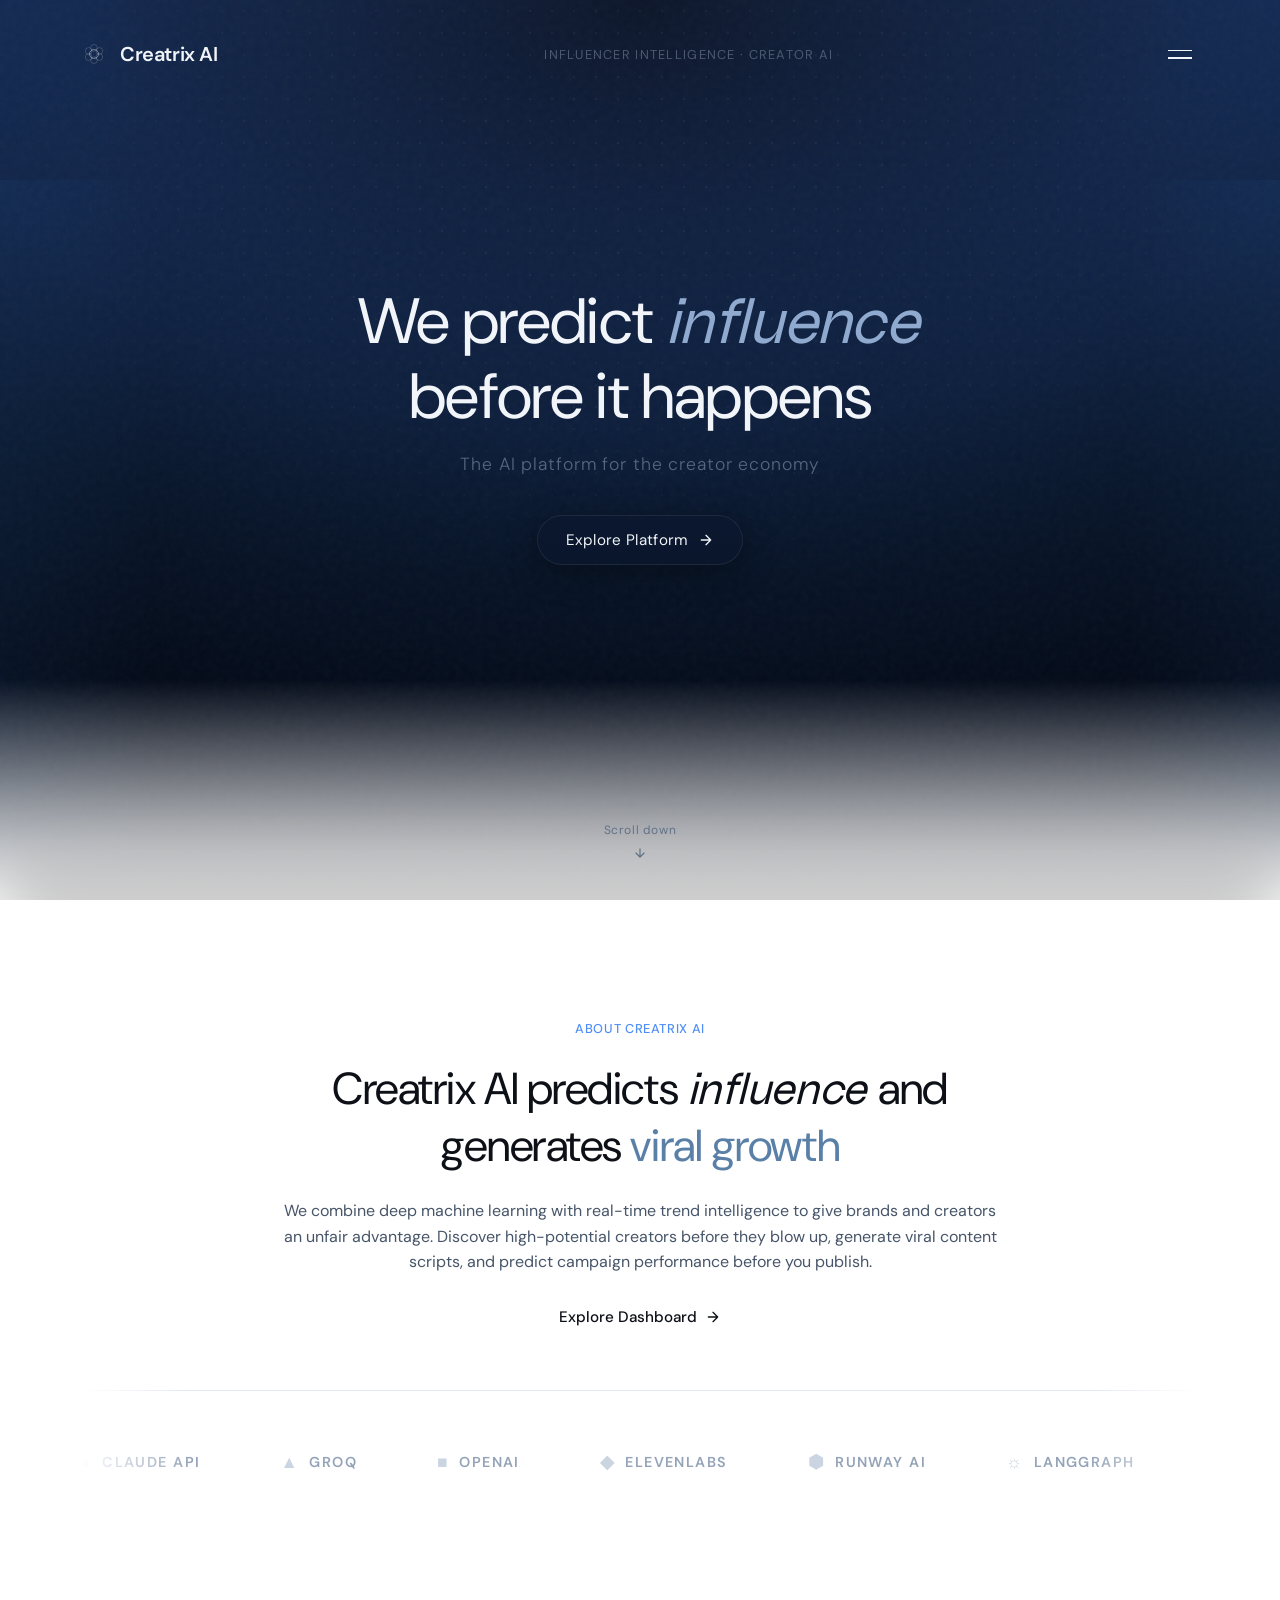
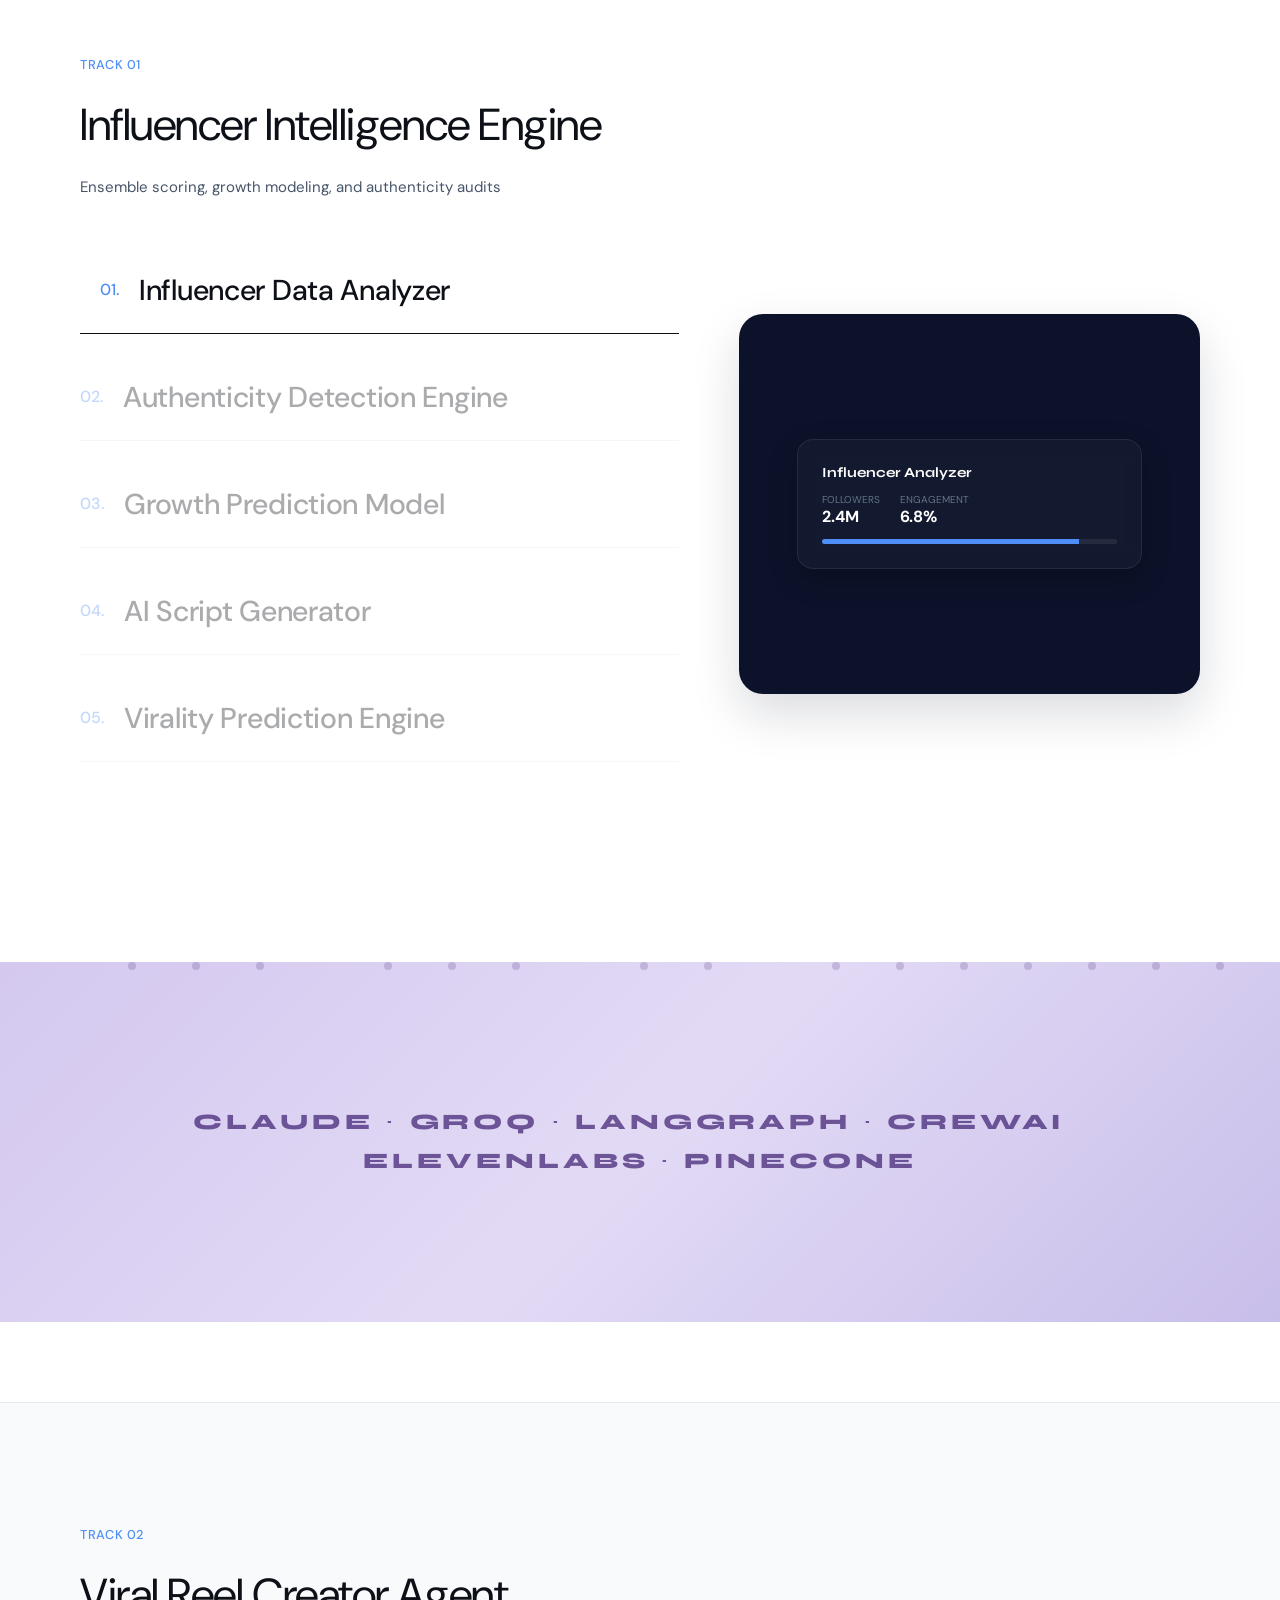
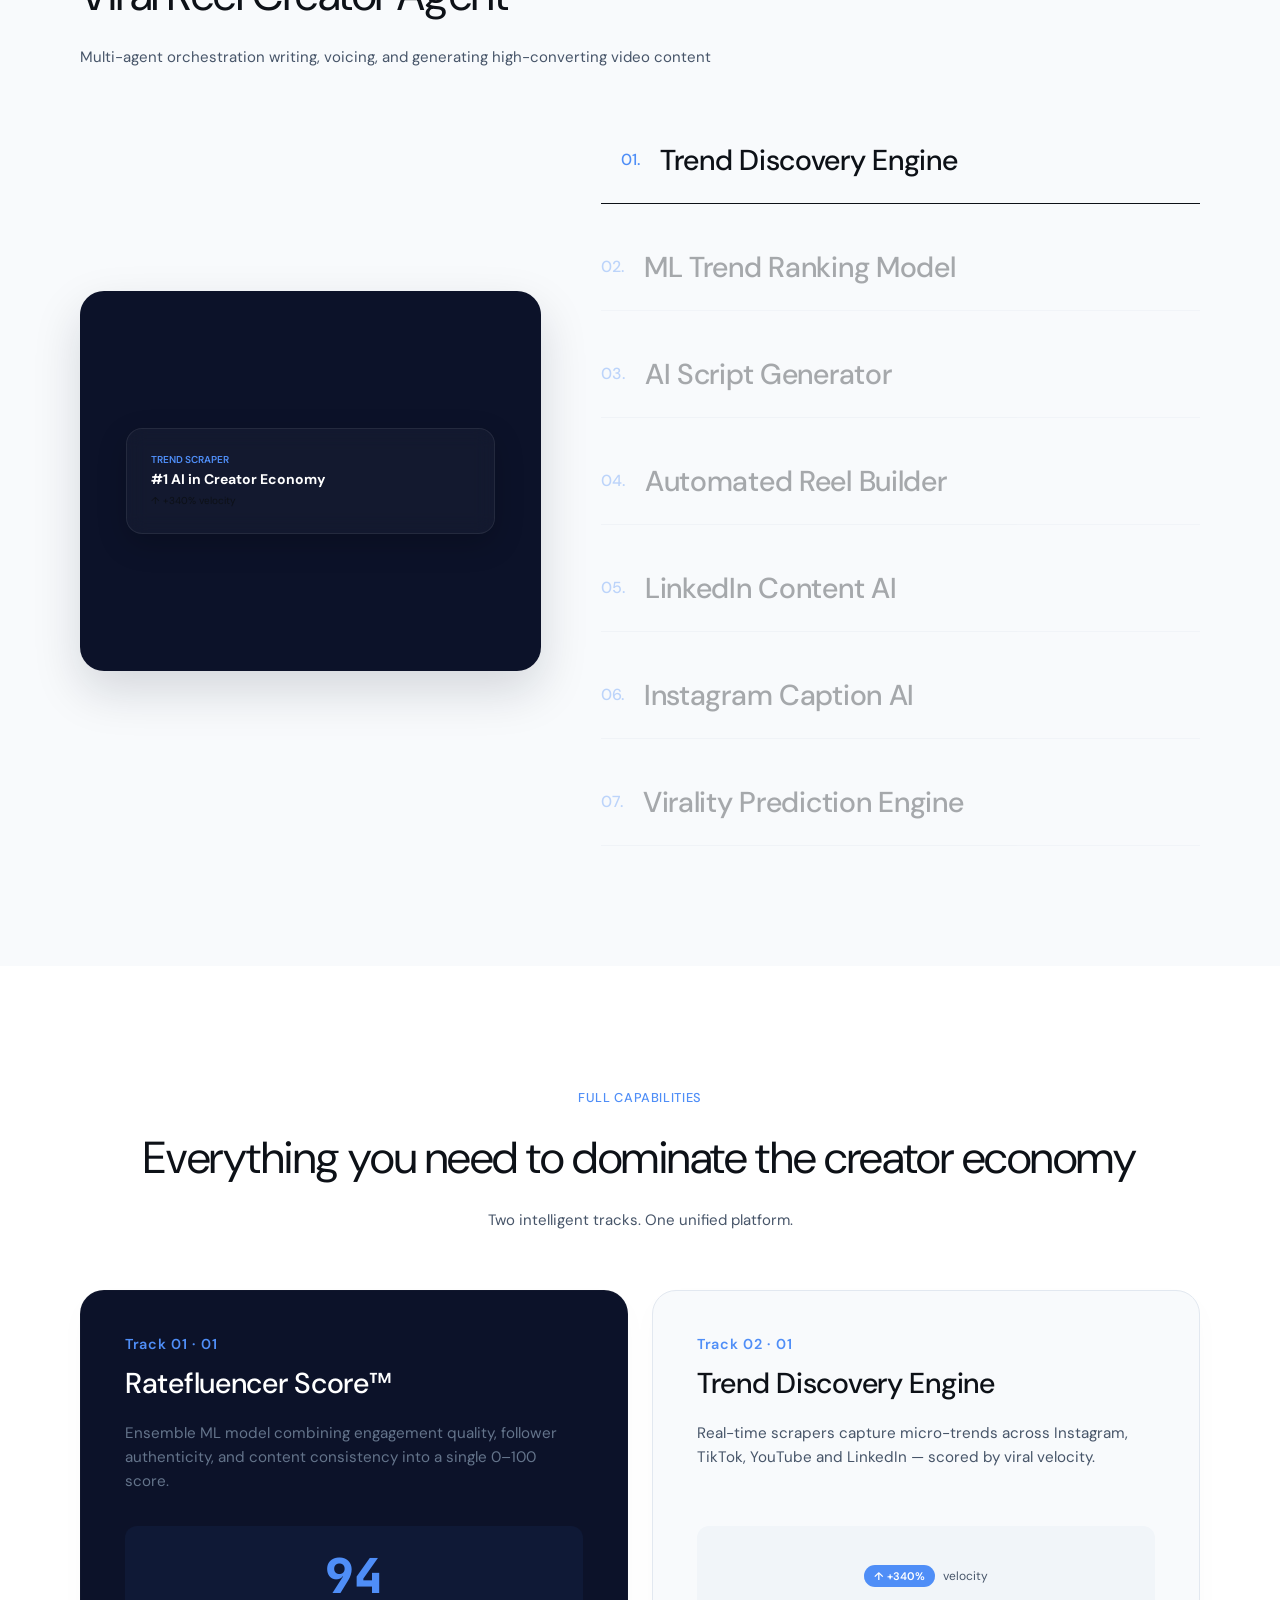
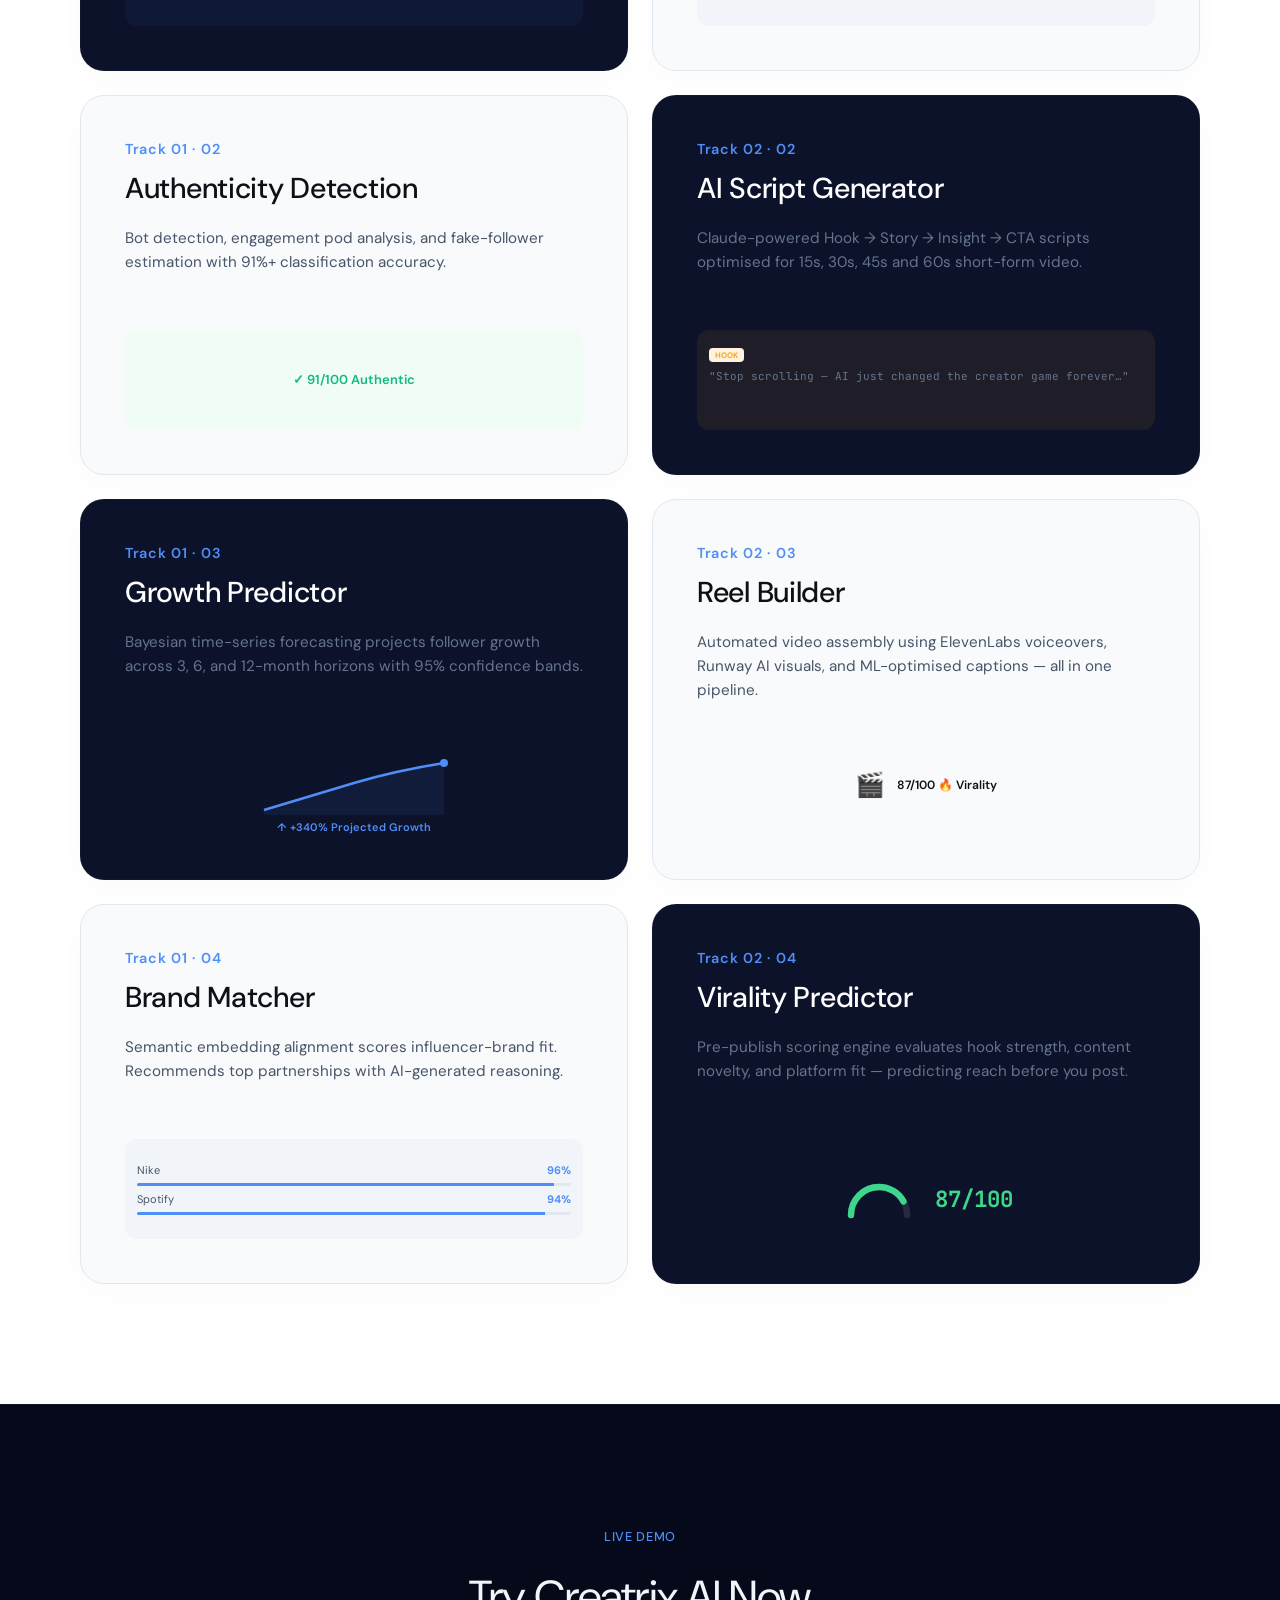
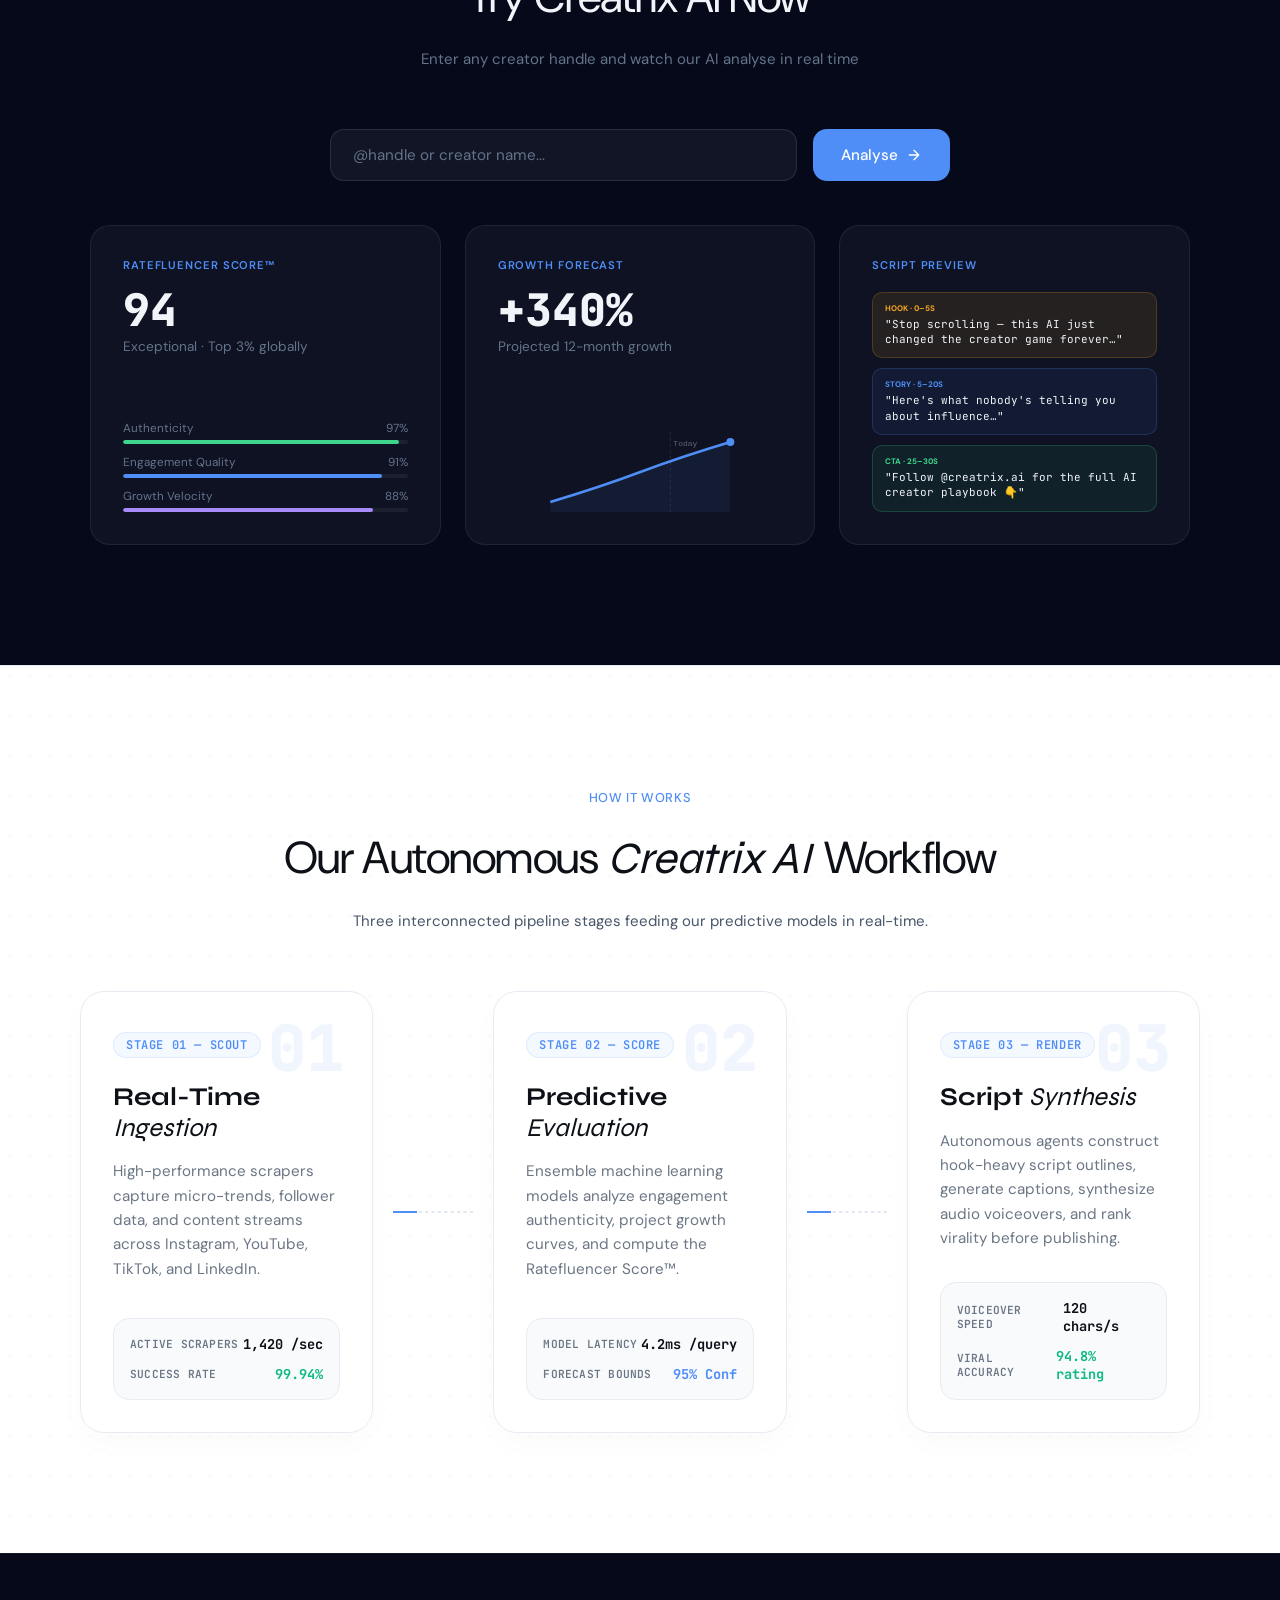
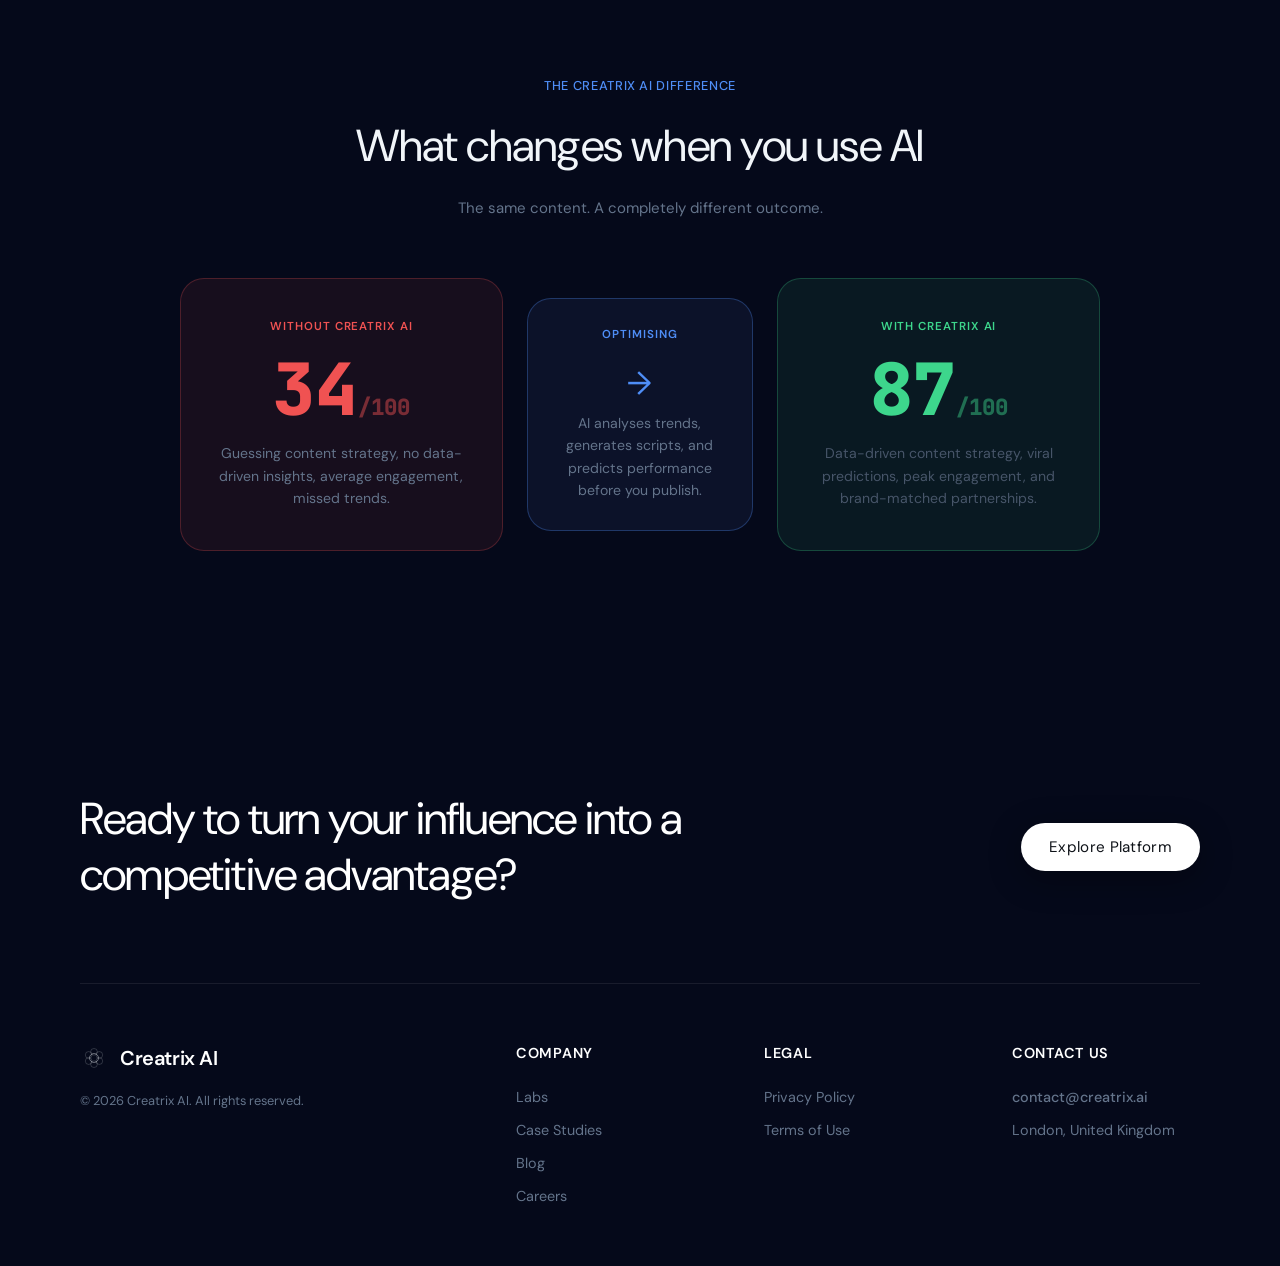
==== frontend/index.html @ 9cfcfd2c "Initial commit — Creatrix AI platform Full-stack AI creator intelligence platform with: - Landing pa" ====
<!DOCTYPE html>
<html lang="en">
<head>
  <meta charset="UTF-8">
  <meta name="viewport" content="width=device-width, initial-scale=1.0">
  <title>Creatrix AI — Built for creators. Powered by AI.</title>
  <meta name="description" content="Creatrix AI is the unified AI platform for influencer intelligence and viral content creation. Built for creators. Powered by AI.">
  
  <!-- Creatrix AI Google Fonts pairing -->
  <link rel="preconnect" href="https://fonts.googleapis.com">
  <link rel="preconnect" href="https://fonts.gstatic.com" crossorigin>
  <link href="https://fonts.googleapis.com/css2?family=Syne:wght@400;600;700;800&family=DM+Sans:wght@300;400;500&family=JetBrains+Mono:wght@400;500;700&display=swap" rel="stylesheet">
  
  <link rel="stylesheet" href="style.css">
</head>
<body class="page-transition">

  <!-- Background Canvas for 3D Rotating Dotted Sphere & Glows -->
  <div class="background-container">
    <div class="radial-glow glow-bottom-left"></div>
    <div class="radial-glow glow-bottom-right"></div>
    <div class="radial-glow glow-center-wave"></div>
    <div class="edge-light-left"></div>
    <div class="edge-light-right"></div>
    <canvas id="canvas-3d"></canvas>
    <!-- Overlay Halftone Dot Pattern -->
    <div class="halftone-overlay"></div>
    <!-- Scanline glitch effect -->
    <div class="scanlines"></div>
    <!-- Noise/grain overlay -->
    <div class="noise-overlay"></div>
  </div>

  <!-- Random Glitch Streaks -->
  <div class="glitch-streaks-container" id="glitch-streaks"></div>

  <!-- Loading State (Image 2) -->
  <div class="loader-overlay" id="loader">
    <div class="loader-content">
      <div class="glitch-logo" data-text="CREATRIX">
        <svg viewBox="0 0 100 100" class="logo-svg">
          <circle cx="50" cy="50" r="16" stroke="currentColor" stroke-width="1.5" fill="none" opacity="0.3"/>
          <circle cx="50" cy="28" r="12" stroke="currentColor" stroke-width="1.2" fill="none" opacity="0.2"/>
          <circle cx="69" cy="39" r="12" stroke="currentColor" stroke-width="1.2" fill="none" opacity="0.2"/>
          <circle cx="69" cy="61" r="12" stroke="currentColor" stroke-width="1.2" fill="none" opacity="0.2"/>
          <circle cx="50" cy="72" r="12" stroke="currentColor" stroke-width="1.2" fill="none" opacity="0.2"/>
          <circle cx="31" cy="61" r="12" stroke="currentColor" stroke-width="1.2" fill="none" opacity="0.2"/>
          <circle cx="31" cy="39" r="12" stroke="currentColor" stroke-width="1.2" fill="none" opacity="0.2"/>
        </svg>
      </div>
      <div class="loader-status">
        <span class="status-label">Initializing Creatrix AI...</span>
        <span class="status-percentage" id="load-progress">0%</span>
      </div>
    </div>
  </div>

  <!-- Main Website Container -->
  <div class="app-container" id="app">
    
    <!-- Hero Section Content -->
    <section class="hero-section" id="hero">
      <!-- Navigation Header -->
      <header class="main-header">
        <div class="logo">
          <svg viewBox="0 0 100 100" class="logo-icon">
            <circle cx="50" cy="50" r="16" stroke="currentColor" stroke-width="1.5" fill="none"/>
            <circle cx="50" cy="28" r="12" stroke="currentColor" stroke-width="1.2" fill="none" opacity="0.5"/>
            <circle cx="69" cy="39" r="12" stroke="currentColor" stroke-width="1.2" fill="none" opacity="0.5"/>
            <circle cx="69" cy="61" r="12" stroke="currentColor" stroke-width="1.2" fill="none" opacity="0.5"/>
            <circle cx="50" cy="72" r="12" stroke="currentColor" stroke-width="1.2" fill="none" opacity="0.5"/>
            <circle cx="31" cy="61" r="12" stroke="currentColor" stroke-width="1.2" fill="none" opacity="0.5"/>
            <circle cx="31" cy="39" r="12" stroke="currentColor" stroke-width="1.2" fill="none" opacity="0.5"/>
          </svg>
          <span class="logo-text">Creatrix AI</span>
        </div>
        <div class="header-tagline">Influencer Intelligence · Creator AI</div>
        <button class="menu-btn" aria-label="Toggle Menu">
          <span class="menu-line"></span>
          <span class="menu-line"></span>
        </button>
      </header>

      <!-- Center Hero Content -->
      <div class="hero-content">
        <h1 class="hero-title">
          We predict <span class="serif-italic">influence</span><br>before it happens
        </h1>
        <p class="hero-subtitle">The AI platform for the creator economy</p>
        <div class="hero-cta">
          <button class="cta-button" id="cta-btn" onclick="window.location.href='dashboard.html'">
            <span class="btn-text">Explore Platform</span>
            <svg viewBox="0 0 24 24" class="arrow-icon">
              <path d="M5 12h14M12 5l7 7-7 7" stroke="currentColor" stroke-width="2" stroke-linecap="round" stroke-linejoin="round" fill="none"/>
            </svg>
          </button>
        </div>
      </div>

      <!-- Scroll Down Indicator -->
      <a href="#about" class="scroll-down-indicator" id="scroll-down-link">
        <span class="scroll-text">Scroll down</span>
        <svg viewBox="0 0 24 24" class="down-arrow-icon">
          <path d="M12 5v14M19 12l-7 7-7-7" stroke="currentColor" stroke-width="2" stroke-linecap="round" stroke-linejoin="round" fill="none"/>
        </svg>
      </a>
    </section>

    <!-- White Content Wrapper -->
    <div class="white-sections-container">
      
      <!-- Light Detail/About Section (Image 4 & 5) -->
      <section class="about-section" id="about">
        <div class="about-container">


          <!-- Right: Textual Information -->
          <div class="about-text-content reveal reveal-delay-1">
            <span class="about-meta-tag">About Creatrix AI</span>
            <h2 class="about-heading">
              Creatrix AI predicts <span class="serif-italic-dark">influence</span> and generates <span class="steel-blue-highlight">viral growth</span>
            </h2>
            <p class="about-body">
              We combine deep machine learning with real-time trend intelligence to give brands and creators an unfair advantage. Discover high-potential creators before they blow up, generate viral content scripts, and predict campaign performance before you publish.
            </p>
            <div class="about-cta-wrapper">
              <a href="dashboard.html" class="about-learn-more-link">
                <span>Explore Dashboard</span>
                <svg viewBox="0 0 24 24" class="inline-arrow">
                  <path d="M5 12h14M12 5l7 7-7 7" stroke="currentColor" stroke-width="2" stroke-linecap="round" stroke-linejoin="round" fill="none"/>
                </svg>
              </a>
            </div>
          </div>

        </div>

        <!-- Tech Stack Marquee Section -->
        <div class="marquee-wrapper reveal">
          <div class="marquee-track" id="marquee-track">
            <!-- Set 1 -->
            <div class="marquee-logo"><span class="logoipsum-icon">●</span> CLAUDE API</div>
            <div class="marquee-logo"><span class="logoipsum-icon">▲</span> GROQ</div>
            <div class="marquee-logo"><span class="logoipsum-icon">■</span> OPENAI</div>
            <div class="marquee-logo"><span class="logoipsum-icon">◆</span> ELEVENLABS</div>
            <div class="marquee-logo"><span class="logoipsum-icon">⬢</span> RUNWAY AI</div>
            <div class="marquee-logo"><span class="logoipsum-icon">☼</span> LANGGRAPH</div>
            <div class="marquee-logo"><span class="logoipsum-icon">♾</span> CREWAI</div>
            <div class="marquee-logo"><span class="logoipsum-icon">●</span> PINECONE</div>
            <!-- Set 2 -->
            <div class="marquee-logo"><span class="logoipsum-icon">●</span> CLAUDE API</div>
            <div class="marquee-logo"><span class="logoipsum-icon">▲</span> GROQ</div>
            <div class="marquee-logo"><span class="logoipsum-icon">■</span> OPENAI</div>
            <div class="marquee-logo"><span class="logoipsum-icon">◆</span> ELEVENLABS</div>
            <div class="marquee-logo"><span class="logoipsum-icon">⬢</span> RUNWAY AI</div>
            <div class="marquee-logo"><span class="logoipsum-icon">☼</span> LANGGRAPH</div>
            <div class="marquee-logo"><span class="logoipsum-icon">♾</span> CREWAI</div>
            <div class="marquee-logo"><span class="logoipsum-icon">●</span> PINECONE</div>
          </div>
        </div>
      </section>


      <!-- Services List Section: Track 01 -->
      <section class="services-section reveal" id="services">
        <div class="section-container">
          <div class="section-header" style="margin-bottom: 50px;">
            <span class="about-meta-tag">Track 01</span>
            <h2 class="about-heading">Influencer Intelligence Engine</h2>
            <p style="color: var(--text-muted-light); font-size: 15px; margin-top: 8px;">Ensemble scoring, growth modeling, and authenticity audits</p>
          </div>

          <div class="services-layout">
            <!-- Left Side: Interactive List -->
            <div class="services-list-container reveal reveal-delay-1" id="track01-list">
              <div class="service-item active" data-index="0">
                <span class="service-number">01.</span>
                <span class="service-title">Influencer Data Analyzer</span>
              </div>
              <div class="service-item" data-index="1">
                <span class="service-number">02.</span>
                <span class="service-title">Authenticity Detection Engine</span>
              </div>
              <div class="service-item" data-index="2">
                <span class="service-number">03.</span>
                <span class="service-title">Growth Prediction Model</span>
              </div>
              <div class="service-item" data-index="3">
                <span class="service-number">04.</span>
                <span class="service-title">AI Script Generator</span>
              </div>
              <div class="service-item" data-index="4">
                <span class="service-number">05.</span>
                <span class="service-title">Virality Prediction Engine</span>
              </div>
            </div>

            <!-- Right Side: Crossfading Visual Panels -->
            <div class="services-visual-container" style="background-color: var(--bg-card); display: flex; justify-content: center; align-items: center; position: relative; overflow: hidden; border-radius: 24px; box-shadow: 0 20px 48px rgba(15, 23, 42, 0.15); height: 380px; width: 100%;">
              <!-- Panel 0: Stats Grid -->
              <div class="service-preview-panel active" id="service-preview-0">
                <div class="mini-preview-card">
                  <h4 style="font-family: var(--font-serif); font-size: 14px; margin-bottom: 12px; color: white;">Influencer Analyzer</h4>
                  <div style="display: flex; gap: 20px; margin-bottom: 12px;">
                    <div><span style="font-size: 10px; color: var(--text-muted-dark); text-transform: uppercase; display: block;">Followers</span><strong style="font-size: 16px; color: white;">2.4M</strong></div>
                    <div><span style="font-size: 10px; color: var(--text-muted-dark); text-transform: uppercase; display: block;">Engagement</span><strong style="font-size: 16px; color: white;">6.8%</strong></div>
                  </div>
                  <div style="height: 5px; background: rgba(255,255,255,0.08); border-radius: 100px; overflow: hidden;"><div style="width: 87%; height: 100%; background: var(--blue);"></div></div>
                </div>
              </div>
              <!-- Panel 1: Authenticity Radar -->
              <div class="service-preview-panel" id="service-preview-1">
                <div class="mini-preview-card">
                  <h4 style="font-family: var(--font-serif); font-size: 14px; margin-bottom: 12px; color: white;">Authenticity Audit</h4>
                  <svg viewBox="0 0 100 100" style="width: 70px; height: 70px; margin: 10px auto; display: block;">
                    <polygon points="50,10 85,30 85,70 50,90 15,70 15,30" fill="none" stroke="rgba(255,255,255,0.1)" stroke-width="2"/>
                    <polygon points="50,20 80,35 80,65 50,80 20,65 20,35" fill="rgba(61,214,140,0.15)" stroke="var(--green)" stroke-width="2"/>
                  </svg>
                  <div style="text-align: center; color: var(--green); font-size: 11px; font-weight: 600;">91/100 Safe</div>
                </div>
              </div>
              <!-- Panel 2: Growth Line -->
              <div class="service-preview-panel" id="service-preview-2">
                <div class="mini-preview-card">
                  <h4 style="font-family: var(--font-serif); font-size: 14px; margin-bottom: 12px; color: white;">Growth Forecast</h4>
                  <svg viewBox="0 0 120 70" style="width: 100%; height: 60px; margin-top: 10px;">
                    <path d="M10,60 Q30,45 60,35 T110,10" fill="none" stroke="var(--blue)" stroke-width="2.5"/>
                    <circle cx="110" cy="10" r="3.5" fill="var(--blue)"/>
                  </svg>
                  <div style="text-align: center; color: var(--blue); font-size: 11px; font-weight: 600; margin-top: 4px;">↑ +340% Projected</div>
                </div>
              </div>
              <!-- Panel 3: Script hook block -->
              <div class="service-preview-panel" id="service-preview-3">
                <div class="mini-preview-card" style="padding: 16px; width: 85%;">
                  <span class="script-block-pill" style="background: #FFF3E0; color: var(--amber); margin-bottom: 8px; font-size: 8px; font-weight: 700; padding: 2px 6px; border-radius: 4px; display: inline-block;">HOOK</span>
                  <div class="script-block-text" style="font-size: 12px; line-height: 1.5; color: white; font-family: var(--font-mono);">"Stop scrolling — AI just changed the creator game forever..."</div>
                </div>
              </div>
              <!-- Panel 4: Virality prediction -->
              <div class="service-preview-panel" id="service-preview-4">
                <div class="mini-preview-card">
                  <h4 style="font-family: var(--font-serif); font-size: 14px; margin-bottom: 12px; color: white;">Virality Predictor</h4>
                  <svg viewBox="0 0 100 60" style="width: 90px; height: 50px; margin: 5px auto; display: block;">
                    <path d="M 15 50 A 35 35 0 0 1 85 50" fill="none" stroke="rgba(255,255,255,0.1)" stroke-width="8" stroke-linecap="round"/>
                    <path d="M 15 50 A 35 35 0 0 1 85 50" fill="none" stroke="var(--blue)" stroke-width="8" stroke-linecap="round" stroke-dasharray="110" stroke-dashoffset="18"/>
                  </svg>
                  <div style="text-align: center; color: var(--blue); font-size: 11px; font-weight: 700; margin-top: 4px;">87/100 🔥</div>
                </div>
              </div>
            </div>
          </div>
        </div>
      </section>


      <!-- Lavender Transition Band -->
      <div class="lavender-transition-band">
        <div class="floating-dots-container">
          <div class="float-dot"></div><div class="float-dot"></div><div class="float-dot"></div>
          <div class="float-dot"></div><div class="float-dot"></div><div class="float-dot"></div>
          <div class="float-dot"></div><div class="float-dot"></div><div class="float-dot"></div>
          <div class="float-dot"></div><div class="float-dot"></div><div class="float-dot"></div>
          <div class="float-dot"></div><div class="float-dot"></div><div class="float-dot"></div>
        </div>
        <div class="scatter-container" id="scatter-text" style="font-size:clamp(14px,2vw,22px);letter-spacing:0.18em;gap:0.6em;flex-wrap:wrap;justify-content:center;max-width:900px;text-align:center;">
          <span class="scatter-letter" style="font-size:1em;">CLAUDE</span>
          <span class="scatter-letter" style="opacity:0.4;font-size:0.6em;">·</span>
          <span class="scatter-letter" style="font-size:1em;">GROQ</span>
          <span class="scatter-letter" style="opacity:0.4;font-size:0.6em;">·</span>
          <span class="scatter-letter" style="font-size:1em;">LANGGRAPH</span>
          <span class="scatter-letter" style="opacity:0.4;font-size:0.6em;">·</span>
          <span class="scatter-letter" style="font-size:1em;">CREWAI</span>
          <span class="scatter-letter" style="opacity:0.4;font-size:0.6em;">·</span>
          <span class="scatter-letter" style="font-size:1em;">ELEVENLABS</span>
          <span class="scatter-letter" style="opacity:0.4;font-size:0.6em;">·</span>
          <span class="scatter-letter" style="font-size:1em;">PINECONE</span>
        </div>
      </div>

      <!-- Track 02 Section: AI Reel Generation (Visual Left, List Right) -->
      <section class="services-section reveal" id="track02" style="background-color: #f8fafc; border-top: 1px solid var(--border);">
        <div class="section-container">
          <div class="section-header" style="margin-bottom: 50px;">
            <span class="about-meta-tag">Track 02</span>
            <h2 class="about-heading">Viral Reel Creator Agent</h2>
            <p style="color: var(--text-muted-light); font-size: 15px; margin-top: 8px;">Multi-agent orchestration writing, voicing, and generating high-converting video content</p>
          </div>
          
          <div class="services-layout" style="grid-template-columns: 1fr 1.3fr;">
            <!-- Left Side: Interactive Visual Panels -->
            <div class="services-visual-container" style="background-color: var(--bg-card); display: flex; justify-content: center; align-items: center; position: relative; overflow: hidden; border-radius: 24px; box-shadow: 0 20px 48px rgba(15, 23, 42, 0.15); height: 380px; width: 100%;">
              <!-- Panel 0: Trend Feed -->
              <div class="service-preview-panel active" id="t2-preview-0">
                <div class="mini-preview-card" style="width: 80%;">
                  <div style="font-size: 10px; color: var(--blue); font-weight: 600; text-transform: uppercase;">Trend Scraper</div>
                  <div style="font-size: 14px; font-weight: 700; margin-top: 4px; color: white;">#1 AI in Creator Economy</div>
                  <span class="badge badge-success" style="font-size: 10px; margin-top: 6px; display: inline-block;">↑ +340% velocity</span>
                </div>
              </div>
              <!-- Panel 1: Trend Ranking -->
              <div class="service-preview-panel" id="t2-preview-1">
                <div class="mini-preview-card" style="width: 80%;">
                  <h4 style="font-family: var(--font-serif); font-size: 14px; color: white;">ML Trend Ranker</h4>
                  <div style="font-family: var(--font-mono); font-size: 24px; font-weight: 700; color: var(--blue); margin-top: 10px;">Score: 94</div>
                </div>
              </div>
              <!-- Panel 2: Script Gen -->
              <div class="service-preview-panel" id="t2-preview-2">
                <div class="mini-preview-card" style="padding: 12px; width: 85%;">
                  <span class="script-block-pill" style="background: #E8F0FE; color: var(--blue); margin-bottom: 4px; font-size: 8px; font-weight: 700; padding: 2px 6px; border-radius: 4px; display: inline-block;">STORY</span>
                  <div class="script-block-text" style="font-size: 11px; line-height: 1.4; color: white; font-family: var(--font-mono);">"Here's what nobody's telling you about influence..."</div>
                </div>
              </div>
              <!-- Panel 3: ElevenLabs voice overlay -->
              <div class="service-preview-panel" id="t2-preview-3">
                <div class="mini-preview-card" style="width: 80%;">
                  <h4 style="font-family: var(--font-serif); font-size: 14px; color: white; margin-bottom: 8px;">Voice Overlay</h4>
                  <div style="display: flex; align-items: center; gap: 8px;">
                    <span style="font-size: 16px;">🔊</span>
                    <strong style="font-size: 13px; color: white;">Nova (Natural)</strong>
                  </div>
                </div>
              </div>
              <!-- Panel 4: LinkedIn Content -->
              <div class="service-preview-panel" id="t2-preview-4">
                <div class="mini-preview-card" style="width: 85%;">
                  <span class="badge badge-info" style="font-size: 8px; margin-bottom: 4px; display: inline-block;">LinkedIn</span>
                  <div style="font-size: 10px; line-height: 1.4; color: white;">"The creator economy is being rewritten by AI..."</div>
                </div>
              </div>
              <!-- Panel 5: Instagram Caption -->
              <div class="service-preview-panel" id="t2-preview-5">
                <div class="mini-preview-card" style="width: 85%;">
                  <span class="badge badge-warning" style="font-size: 8px; margin-bottom: 4px; display: inline-block;">Instagram</span>
                  <div style="font-size: 10px; line-height: 1.4; color: white;">"The algorithm rewards authenticity 🤖✨..."</div>
                </div>
              </div>
              <!-- Panel 6: Virality predict -->
              <div class="service-preview-panel" id="t2-preview-6">
                <div class="mini-preview-card" style="width: 80%;">
                  <h4 style="font-family: var(--font-serif); font-size: 14px; color: white; margin-bottom: 6px;">Virality Score</h4>
                  <div style="font-family: var(--font-mono); font-size: 32px; color: var(--green); font-weight: 700;">87/100</div>
                </div>
              </div>
            </div>

            <!-- Right Side: Interactive List -->
            <div class="services-list-container reveal reveal-delay-1" id="track02-list">
              <div class="service-item t2-item active" data-t2-index="0">
                <span class="service-number">01.</span>
                <span class="service-title">Trend Discovery Engine</span>
              </div>
              <div class="service-item t2-item" data-t2-index="1">
                <span class="service-number">02.</span>
                <span class="service-title">ML Trend Ranking Model</span>
              </div>
              <div class="service-item t2-item" data-t2-index="2">
                <span class="service-number">03.</span>
                <span class="service-title">AI Script Generator</span>
              </div>
              <div class="service-item t2-item" data-t2-index="3">
                <span class="service-number">04.</span>
                <span class="service-title">Automated Reel Builder</span>
              </div>
              <div class="service-item t2-item" data-t2-index="4">
                <span class="service-number">05.</span>
                <span class="service-title">LinkedIn Content AI</span>
              </div>
              <div class="service-item t2-item" data-t2-index="5">
                <span class="service-number">06.</span>
                <span class="service-title">Instagram Caption AI</span>
              </div>
              <div class="service-item t2-item" data-t2-index="6">
                <span class="service-number">07.</span>
                <span class="service-title">Virality Prediction Engine</span>
              </div>
            </div>
          </div>
        </div>
      </section>

      <!-- Capabilities Grid Section -->
      <section class="capabilities-section reveal" id="capabilities">
        <div class="section-container">
          <div class="section-header centered-header">
            <span class="about-meta-tag">Full Capabilities</span>
            <h2 class="about-heading">Everything you need to dominate the creator economy</h2>
            <p style="color: var(--text-muted-light); font-size: 15px; margin-top: 8px;">Two intelligent tracks. One unified platform.</p>
          </div>
          <div class="capabilities-grid capabilities-6-grid" style="grid-template-columns: 1fr 1fr; gap: 24px;">
            <!-- Card 1: dark — Track 01 -->
            <div class="capability-card dark-card">
              <div class="cap-header">
                <span class="cap-number">Track 01 · 01</span>
                <h3>Ratefluencer Score™</h3>
              </div>
              <p>Ensemble ML model combining engagement quality, follower authenticity, and content consistency into a single 0–100 score.</p>
              <div class="cap-visual-container" style="background: rgba(79,142,247,0.06); border-radius: 12px; display:flex; align-items:center; justify-content:center; height:100px;">
                <span style="font-family:var(--font-mono); font-size:3rem; font-weight:800; color:var(--blue);">94</span>
              </div>
            </div>
            <!-- Card 2: light — Track 02 -->
            <div class="capability-card light-card">
              <div class="cap-header">
                <span class="cap-number">Track 02 · 01</span>
                <h3>Trend Discovery Engine</h3>
              </div>
              <p>Real-time scrapers capture micro-trends across Instagram, TikTok, YouTube and LinkedIn — scored by viral velocity.</p>
              <div class="cap-visual-container" style="background: #f1f5f9; border-radius: 12px; display:flex; align-items:center; justify-content:center; height:100px; gap:8px;">
                <span style="background:var(--blue);color:white;padding:4px 10px;border-radius:100px;font-size:11px;font-weight:600;">↑ +340%</span>
                <span style="font-size:12px;color:var(--text-muted-light);">velocity</span>
              </div>
            </div>
            <!-- Card 3: light — Track 01 -->
            <div class="capability-card light-card">
              <div class="cap-header">
                <span class="cap-number">Track 01 · 02</span>
                <h3>Authenticity Detection</h3>
              </div>
              <p>Bot detection, engagement pod analysis, and fake-follower estimation with 91%+ classification accuracy.</p>
              <div class="cap-visual-container" style="background: #f0fdf4; border-radius: 12px; display:flex; align-items:center; justify-content:center; height:100px;">
                <span style="font-size:13px; font-weight:600; color:#10b981;">✓ 91/100 Authentic</span>
              </div>
            </div>
            <!-- Card 4: dark — Track 02 -->
            <div class="capability-card dark-card">
              <div class="cap-header">
                <span class="cap-number">Track 02 · 02</span>
                <h3>AI Script Generator</h3>
              </div>
              <p>Claude-powered Hook → Story → Insight → CTA scripts optimised for 15s, 30s, 45s and 60s short-form video.</p>
              <div class="cap-visual-container" style="background: rgba(245,166,35,0.08); border-radius: 12px; padding:12px; height:100px;">
                <span style="background:#FFF3E0;color:var(--amber);font-size:8px;font-weight:700;padding:2px 6px;border-radius:4px;display:inline-block;">HOOK</span>
                <p style="font-size:11px;color:var(--text-muted-dark);margin-top:6px;font-family:var(--font-mono);line-height:1.4;">"Stop scrolling — AI just changed the creator game forever…"</p>
              </div>
            </div>
            <!-- Card 5: dark — Track 01 -->
            <div class="capability-card dark-card">
              <div class="cap-header">
                <span class="cap-number">Track 01 · 03</span>
                <h3>Growth Predictor</h3>
              </div>
              <p>Bayesian time-series forecasting projects follower growth across 3, 6, and 12-month horizons with 95% confidence bands.</p>
              <div class="cap-visual-container" style="background:transparent; height:80px;">
                <svg viewBox="0 0 200 60" style="width:100%;height:60px;">
                  <path d="M10,55 Q60,40 100,28 T190,8" fill="none" stroke="var(--blue)" stroke-width="2.5"/>
                  <path d="M10,55 Q60,40 100,28 T190,8 L190,60 L10,60Z" fill="rgba(79,142,247,0.08)"/>
                  <circle cx="190" cy="8" r="4" fill="var(--blue)"/>
                </svg>
                <div style="text-align:center;color:var(--blue);font-size:11px;font-weight:600;">↑ +340% Projected Growth</div>
              </div>
            </div>
            <!-- Card 6: light — Track 02 -->
            <div class="capability-card light-card">
              <div class="cap-header">
                <span class="cap-number">Track 02 · 03</span>
                <h3>Reel Builder</h3>
              </div>
              <p>Automated video assembly using ElevenLabs voiceovers, Runway AI visuals, and ML-optimised captions — all in one pipeline.</p>
              <div class="cap-visual-container" style="background:#f8fafc;border-radius:12px;display:flex;align-items:center;justify-content:center;height:100px;gap:12px;">
                <span style="font-size:24px;">🎬</span>
                <span style="font-size:12px;font-weight:600;color:var(--text-dark);">87/100 🔥 Virality</span>
              </div>
            </div>
            <!-- Card 7: light — Track 01 -->
            <div class="capability-card light-card">
              <div class="cap-header">
                <span class="cap-number">Track 01 · 04</span>
                <h3>Brand Matcher</h3>
              </div>
              <p>Semantic embedding alignment scores influencer-brand fit. Recommends top partnerships with AI-generated reasoning.</p>
              <div class="cap-visual-container" style="background:#f1f5f9;border-radius:12px;padding:12px;height:100px;display:flex;flex-direction:column;gap:6px;justify-content:center;">
                <div style="display:flex;justify-content:space-between;font-size:11px;"><span style="color:var(--text-muted-light);">Nike</span><span style="color:var(--blue);font-weight:700;">96%</span></div>
                <div style="height:3px;background:#e2e8f0;border-radius:100px;overflow:hidden;"><div style="width:96%;height:100%;background:var(--blue);"></div></div>
                <div style="display:flex;justify-content:space-between;font-size:11px;"><span style="color:var(--text-muted-light);">Spotify</span><span style="color:var(--blue);font-weight:700;">94%</span></div>
                <div style="height:3px;background:#e2e8f0;border-radius:100px;overflow:hidden;"><div style="width:94%;height:100%;background:var(--blue);"></div></div>
              </div>
            </div>
            <!-- Card 8: dark — Track 02 -->
            <div class="capability-card dark-card">
              <div class="cap-header">
                <span class="cap-number">Track 02 · 04</span>
                <h3>Virality Predictor</h3>
              </div>
              <p>Pre-publish scoring engine evaluates hook strength, content novelty, and platform fit — predicting reach before you post.</p>
              <div class="cap-visual-container" style="background:transparent; height:80px; display:flex; align-items:center; justify-content:center; gap:16px;">
                <svg viewBox="0 0 100 60" style="width:80px;height:50px;">
                  <path d="M15,50 A35,35 0 0 1 85,50" fill="none" stroke="rgba(255,255,255,0.1)" stroke-width="8" stroke-linecap="round"/>
                  <path d="M15,50 A35,35 0 0 1 85,50" fill="none" stroke="var(--green)" stroke-width="8" stroke-linecap="round" stroke-dasharray="110" stroke-dashoffset="18"/>
                </svg>
                <span style="font-family:var(--font-mono);font-size:1.4rem;font-weight:700;color:var(--green);">87/100</span>
              </div>
            </div>
          </div>
        </div>
      </section>

      <!-- Live Demo Section -->
      <section class="live-demo-section reveal" id="demo">
        <div class="section-container">
          <div class="section-header centered-header">
            <span class="about-meta-tag">Live Demo</span>
            <h2 class="about-heading">Try Creatrix AI Now</h2>
            <p style="color:var(--text-muted-dark);font-size:15px;margin-top:8px;">Enter any creator handle and watch our AI analyse in real time</p>
          </div>
          <div class="demo-input-row">
            <input type="text" class="demo-input" id="demo-handle-input" placeholder="@handle or creator name..."/>
            <button class="demo-analyze-btn" id="demo-analyze-btn">
              Analyse
              <svg viewBox="0 0 24 24" width="16" height="16"><path d="M5 12h14M12 5l7 7-7 7" stroke="currentColor" stroke-width="2" stroke-linecap="round" stroke-linejoin="round" fill="none"/></svg>
            </button>
          </div>
          <div class="demo-results-grid">
            <!-- Card 1: Ratefluencer Score -->
            <div class="demo-result-card">
              <span class="demo-card-label">Ratefluencer Score™</span>
              <div class="demo-card-value" id="demo-score">94</div>
              <div class="demo-card-sub">Exceptional · Top 3% globally</div>
              <div class="demo-card-bar-row">
                <div>
                  <div class="demo-mini-bar-label"><span>Authenticity</span><span>97%</span></div>
                  <div class="demo-mini-bar-track"><div class="demo-mini-bar-fill" style="width:97%;background:var(--green);"></div></div>
                </div>
                <div>
                  <div class="demo-mini-bar-label"><span>Engagement Quality</span><span>91%</span></div>
                  <div class="demo-mini-bar-track"><div class="demo-mini-bar-fill" style="width:91%;background:var(--blue);"></div></div>
                </div>
                <div>
                  <div class="demo-mini-bar-label"><span>Growth Velocity</span><span>88%</span></div>
                  <div class="demo-mini-bar-track"><div class="demo-mini-bar-fill" style="width:88%;background:var(--purple);"></div></div>
                </div>
              </div>
            </div>
            <!-- Card 2: Growth Forecast -->
            <div class="demo-result-card">
              <span class="demo-card-label">Growth Forecast</span>
              <div class="demo-card-value">+340%</div>
              <div class="demo-card-sub">Projected 12-month growth</div>
              <svg viewBox="0 0 200 80" style="width:100%;height:80px;margin-top:auto;">
                <path d="M10,70 Q60,55 100,40 T190,10" fill="none" stroke="var(--blue)" stroke-width="2.5"/>
                <path d="M10,70 Q60,55 100,40 T190,10 L190,80 L10,80Z" fill="rgba(79,142,247,0.08)"/>
                <line x1="130" y1="0" x2="130" y2="80" stroke="rgba(255,255,255,0.1)" stroke-width="1" stroke-dasharray="3 3"/>
                <text x="133" y="14" fill="rgba(255,255,255,0.35)" font-size="8" font-family="monospace">Today</text>
                <circle cx="190" cy="10" r="4" fill="var(--blue)"/>
              </svg>
            </div>
            <!-- Card 3: Viral Script Preview -->
            <div class="demo-result-card">
              <span class="demo-card-label">Script Preview</span>
              <div style="display:flex;flex-direction:column;gap:10px;margin-top:4px;flex:1;">
                <div style="background:rgba(245,166,35,0.1);border:1px solid rgba(245,166,35,0.2);border-radius:10px;padding:10px 12px;">
                  <span style="font-size:8px;font-weight:700;color:var(--amber);text-transform:uppercase;display:block;margin-bottom:4px;">Hook · 0–5s</span>
                  <p style="font-size:11px;color:var(--text-light);font-family:var(--font-mono);line-height:1.4;">"Stop scrolling — this AI just changed the creator game forever…"</p>
                </div>
                <div style="background:rgba(79,142,247,0.08);border:1px solid rgba(79,142,247,0.2);border-radius:10px;padding:10px 12px;">
                  <span style="font-size:8px;font-weight:700;color:var(--blue);text-transform:uppercase;display:block;margin-bottom:4px;">Story · 5–20s</span>
                  <p style="font-size:11px;color:var(--text-light);font-family:var(--font-mono);line-height:1.4;">"Here's what nobody's telling you about influence…"</p>
                </div>
                <div style="background:rgba(61,214,140,0.08);border:1px solid rgba(61,214,140,0.2);border-radius:10px;padding:10px 12px;">
                  <span style="font-size:8px;font-weight:700;color:var(--green);text-transform:uppercase;display:block;margin-bottom:4px;">CTA · 25–30s</span>
                  <p style="font-size:11px;color:var(--text-light);font-family:var(--font-mono);line-height:1.4;">"Follow @creatrix.ai for the full AI creator playbook 👇"</p>
                </div>
              </div>
            </div>
          </div>
        </div>
      </section>

      <!-- Interactive Pipeline Section (How it works) -->
      <section class="pipeline-section reveal" id="how-it-works">
        <div class="section-container">
          <div class="section-header centered-header">
            <span class="about-meta-tag">How It Works</span>
            <h2 class="about-heading">
              Our Autonomous <span class="serif-italic-dark">Creatrix AI</span> Workflow
            </h2>
            <p style="color: var(--text-muted-light); font-size: 15px; margin-top: 8px;">
              Three interconnected pipeline stages feeding our predictive models in real-time.
            </p>
          </div>

          <div class="pipeline-flow-wrapper">
            <!-- Stage 1 Card -->
            <div class="pipeline-card">
              <div>
                <div class="pipeline-card-num">01</div>
                <div class="pipeline-card-tag">STAGE 01 — SCOUT</div>
                <h3 class="pipeline-card-title">Real-Time <span class="serif-italic-dark">Ingestion</span></h3>
                <p class="pipeline-card-desc">
                  High-performance scrapers capture micro-trends, follower data, and content streams across Instagram, YouTube, TikTok, and LinkedIn.
                </p>
              </div>
              <div class="pipeline-metrics-box">
                <div class="metric-row">
                  <span class="metric-lbl">ACTIVE SCRAPERS</span>
                  <span class="metric-val">1,420 /sec</span>
                </div>
                <div class="metric-row">
                  <span class="metric-lbl">SUCCESS RATE</span>
                  <span class="metric-val green-text">99.94%</span>
                </div>
              </div>
            </div>

            <!-- Connector 1 -->
            <div class="pipeline-connector">
              <svg class="pipeline-svg" viewBox="0 0 100 60" fill="none" preserveAspectRatio="none">
                <path d="M0,30 L100,30" class="pipeline-line-path" />
                <path d="M0,30 L100,30" class="pipeline-line-active" />
              </svg>
            </div>

            <!-- Stage 2 Card -->
            <div class="pipeline-card">
              <div>
                <div class="pipeline-card-num">02</div>
                <div class="pipeline-card-tag">STAGE 02 — SCORE</div>
                <h3 class="pipeline-card-title">Predictive <span class="serif-italic-dark">Evaluation</span></h3>
                <p class="pipeline-card-desc">
                  Ensemble machine learning models analyze engagement authenticity, project growth curves, and compute the Ratefluencer Score™.
                </p>
              </div>
              <div class="pipeline-metrics-box">
                <div class="metric-row">
                  <span class="metric-lbl">MODEL LATENCY</span>
                  <span class="metric-val">4.2ms /query</span>
                </div>
                <div class="metric-row">
                  <span class="metric-lbl">FORECAST BOUNDS</span>
                  <span class="metric-val blue-text">95% Conf</span>
                </div>
              </div>
            </div>

            <!-- Connector 2 -->
            <div class="pipeline-connector">
              <svg class="pipeline-svg" viewBox="0 0 100 60" fill="none" preserveAspectRatio="none">
                <path d="M0,30 L100,30" class="pipeline-line-path" />
                <path d="M0,30 L100,30" class="pipeline-line-active" />
              </svg>
            </div>

            <!-- Stage 3 Card -->
            <div class="pipeline-card">
              <div>
                <div class="pipeline-card-num">03</div>
                <div class="pipeline-card-tag">STAGE 03 — RENDER</div>
                <h3 class="pipeline-card-title">Script <span class="serif-italic-dark">Synthesis</span></h3>
                <p class="pipeline-card-desc">
                  Autonomous agents construct hook-heavy script outlines, generate captions, synthesize audio voiceovers, and rank virality before publishing.
                </p>
              </div>
              <div class="pipeline-metrics-box">
                <div class="metric-row">
                  <span class="metric-lbl">VOICEOVER SPEED</span>
                  <span class="metric-val">120 chars/s</span>
                </div>
                <div class="metric-row">
                  <span class="metric-lbl">VIRAL ACCURACY</span>
                  <span class="metric-val green-text">94.8% rating</span>
                </div>
              </div>
            </div>
          </div>
        </div>
      </section>

      <!-- Virality Before/After Comparison -->
      <section class="virality-comparison-section reveal" id="compare">
        <div class="section-container">
          <div class="section-header centered-header">
            <span class="about-meta-tag">The Creatrix AI Difference</span>
            <h2 class="about-heading" style="color:var(--text-light);">What changes when you use AI</h2>
            <p style="color:var(--text-muted-dark);font-size:15px;margin-top:8px;">The same content. A completely different outcome.</p>
          </div>
          <div class="comparison-grid">
            <div class="comparison-card without">
              <span class="comp-label">Without Creatrix AI</span>
              <div class="comp-score">34<span>/100</span></div>
              <div class="comp-desc">Guessing content strategy, no data-driven insights, average engagement, missed trends.</div>
            </div>
            <div class="comparison-card optimizing">
              <span class="comp-label">Optimising</span>
              <div class="comp-arrow">→</div>
              <div class="comp-desc" style="color:var(--text-muted-dark);">AI analyses trends, generates scripts, and predicts performance before you publish.</div>
            </div>
            <div class="comparison-card with">
              <span class="comp-label">With Creatrix AI</span>
              <div class="comp-score">87<span>/100</span></div>
              <div class="comp-desc" style="color:var(--text-muted-light);">Data-driven content strategy, viral predictions, peak engagement, and brand-matched partnerships.</div>
            </div>
          </div>
        </div>
      </section>

    </div>

    <!-- Dark Call-To-Action & Footer Section (NEW!) -->
    <footer class="footer-section">
      <div class="footer-cta-container">
          <h2 class="footer-cta-title">
            Ready to turn your influence into a competitive advantage?
          </h2>
          <button class="cta-button footer-cta-btn" onclick="window.location.href='dashboard.html'">Explore Platform</button>
      </div>

      <div class="footer-bottom-grid">
        <!-- Logo Column -->
        <div class="footer-info-col">
          <div class="logo">
            <svg viewBox="0 0 100 100" class="logo-icon">
              <circle cx="50" cy="50" r="16" stroke="currentColor" stroke-width="1.5" fill="none"/>
              <circle cx="50" cy="28" r="12" stroke="currentColor" stroke-width="1.2" fill="none" opacity="0.5"/>
              <circle cx="69" cy="39" r="12" stroke="currentColor" stroke-width="1.2" fill="none" opacity="0.5"/>
              <circle cx="69" cy="61" r="12" stroke="currentColor" stroke-width="1.2" fill="none" opacity="0.5"/>
              <circle cx="50" cy="72" r="12" stroke="currentColor" stroke-width="1.2" fill="none" opacity="0.5"/>
              <circle cx="31" cy="61" r="12" stroke="currentColor" stroke-width="1.2" fill="none" opacity="0.5"/>
              <circle cx="31" cy="39" r="12" stroke="currentColor" stroke-width="1.2" fill="none" opacity="0.5"/>
            </svg>
            <span class="logo-text">Creatrix AI</span>
          </div>
          <p class="copyright-label">© 2026 Creatrix AI. All rights reserved.</p>

        </div>

        <!-- Links Column 1 -->
        <div class="footer-links-col">
          <h4>Company</h4>
          <ul>
            <li><a href="#">Labs</a></li>
            <li><a href="#">Case Studies</a></li>
            <li><a href="#">Blog</a></li>
            <li><a href="#">Careers</a></li>
          </ul>
        </div>

        <!-- Links Column 2 -->
        <div class="footer-links-col">
          <h4>Legal</h4>
          <ul>
            <li><a href="#">Privacy Policy</a></li>
            <li><a href="#">Terms of Use</a></li>
          </ul>
        </div>

        <!-- Contact Column -->
        <div class="footer-links-col">
          <h4>Contact Us</h4>
          <ul>
            <li><a href="mailto:contact@creatrix.ai" class="email-link">contact@creatrix.ai</a></li>
            <li><span class="address-label">London, United Kingdom</span></li>
          </ul>
        </div>
      </div>
    </footer>

  </div>

  <script src="script.js"></script>
</body>
</html>
---- frontend/style.css ----
/* Reset and Core Variables */
:root {
  --blue: #4F8EF7;
  --green: #3DD68C;
  --amber: #F5A623;
  --red: #F05252;
  --purple: #A78BFA;
  --dark-bg: #05091A;
  --dark-card: #0C1229;
  --light-bg: #F5F7FA;
  --white: #FFFFFF;
  --text-dark: #0D1117;
  --text-muted: #6B7685;
  --text-faint: #9AA3B0;
  --border: #E8ECF2;

  --bg-dark: #05091A;
  --bg-card: #0C1229;
  --text-light: #f1f5f9;
  --text-muted-dark: #64748b;
  --text-muted-light: #475569;
  --accent-blue: #4F8EF7;
  --accent-steel-blue: #5a80a8;       /* Dribbble shot blue accent */
  --accent-steel-light: #90aacf;      /* Light steel blue */
  --glass-bg: rgba(15, 23, 42, 0.45);
  --glass-border: rgba(255, 255, 255, 0.08);
  --glass-shadow: 0 8px 32px 0 rgba(0, 0, 0, 0.35);
  --font-sans: 'DM Sans', -apple-system, BlinkMacSystemFont, "Segoe UI", Roboto, sans-serif;
  --font-serif: 'Syne', sans-serif;
  --font-mono: 'JetBrains Mono', monospace;
}

* {
  box-sizing: border-box;
  margin: 0;
  padding: 0;
}

html {
  scroll-behavior: smooth;
  font-size: 16px;
  background-color: var(--bg-dark);
}

body {
  font-family: var(--font-sans);
  background-color: var(--bg-dark);
  color: var(--text-light);
  min-height: 100vh;
  overflow-x: hidden;
  -webkit-font-smoothing: antialiased;
  -moz-osx-font-smoothing: grayscale;
}

/* =============================================
   HERO BACKGROUND — Quantix Reference Match
   ============================================= */

/* Layer 1 — Base: Dark navy top → steel-blue bottom */
.background-container {
  position: fixed;
  top: 0;
  left: 0;
  width: 100%;
  height: 100vh;
  z-index: 0;
  overflow: hidden;
  background-color: #030a18;
  background-image:
    /* Dark center halftone dot overlay */
    radial-gradient(ellipse 70% 60% at 50% 0%, 
      rgba(8, 14, 28, 0.85) 0%, 
      rgba(8, 14, 28, 0.4) 50%, 
      transparent 80%
    ),
    /* Core blue radial glow */
    radial-gradient(ellipse 120% 90% at 50% -10%,
      #2a4a7a 0%,
      #1e3a6e 20%,
      #16305e 40%,
      #0e2040 60%,
      #071428 80%,
      #030a18 100%
    );
}

#canvas-3d {
  position: absolute;
  top: 0;
  left: 0;
  width: 100%;
  height: 100%;
  display: none;
}

.radial-glow {
  position: absolute;
  border-radius: 50%;
  pointer-events: none;
  mix-blend-mode: screen;
}

/* Layer 2a — LEFT CORNER glow: whitish-blue at bottom-left corner */
.glow-bottom-left {
  display: none;
}

/* Layer 2b — RIGHT CORNER glow: whitish-blue at bottom-right corner */
.glow-bottom-right {
  display: none;
}

/* Layer 3 — WAVE connecting both corners across the bottom */
.glow-center-wave {
  display: none;
}

/* Edge Lighting — subtle vertical framing */
.edge-light-left {
  position: absolute;
  top: 20%;
  left: 0;
  width: 12vw;
  height: 80vh;
  background: linear-gradient(to right, rgba(50, 120, 200, 0.07) 0%, transparent 100%);
  pointer-events: none;
}

.edge-light-right {
  position: absolute;
  top: 20%;
  right: 0;
  width: 12vw;
  height: 80vh;
  background: linear-gradient(to left, rgba(50, 120, 200, 0.07) 0%, transparent 100%);
  pointer-events: none;
}

.noise-overlay {
  position: absolute;
  top: 0;
  left: 0;
  width: 100%;
  height: 100%;
  pointer-events: none;
  opacity: 0.035;
  z-index: 2;
  background: url("data:image/svg+xml,%3Csvg viewBox='0 0 200 200' xmlns='http://www.w3.org/2000/svg'%3E%3Cfilter id='noiseFilter'%3E%3CfeTurbulence type='fractalNoise' baseFrequency='0.65' numOctaves='3' stitchTiles='stitch'/%3E%3C/filter%3E%3Crect width='100%25' height='100%25' filter='url(%23noiseFilter)'/%3E%3C/svg%3E");
}

/* Layer 4 — Dot Matrix: fine dots, slight rotation, fading top */
.halftone-overlay {
  position: absolute;
  inset: 0;
  pointer-events: none;
  background-image: radial-gradient(rgba(255, 255, 255, 0.08) 1px, transparent 1px);
  background-size: 22px 22px;
  background-position: center top;
  opacity: 0.8;
  /* Fade dots: dark center, fade at edges */
  -webkit-mask-image: radial-gradient(
    ellipse 80% 70% at 50% 20%, 
    rgba(0,0,0,0.9) 0%, 
    rgba(0,0,0,0.6) 40%, 
    transparent 75%
  );
  mask-image: radial-gradient(
    ellipse 80% 70% at 50% 20%, 
    rgba(0,0,0,0.9) 0%, 
    rgba(0,0,0,0.6) 40%, 
    transparent 75%
  );
}

/* Linear bottom fade-to-white for seamless transition */
.background-container::after {
  content: '';
  position: absolute;
  bottom: 0;
  left: 0;
  right: 0;
  height: 220px;
  background: linear-gradient(to bottom, transparent, #ffffff);
  z-index: 3;
  pointer-events: none;
}




/* scanlines */
.scanlines {
  position: absolute;
  top: 0;
  left: 0;
  width: 100%;
  height: 100%;
  display: none; /* Disabled scanlines to maximize gradient smoothness and quality, matching the video's clean look */
  z-index: 1;
  pointer-events: none;
}

/* Glitch Streaks */
.glitch-streaks-container {
  position: fixed;
  top: 0;
  left: 0;
  width: 100%;
  height: 100%;
  pointer-events: none;
  z-index: 2;
  overflow: hidden;
}

.glitch-streak {
  position: absolute;
  height: 2px;
  background: linear-gradient(90deg, transparent 0%, rgba(144, 170, 207, 0.15) 30%, rgba(241, 245, 249, 0.45) 50%, rgba(144, 170, 207, 0.15) 70%, transparent 100%);
  filter: blur(1px);
  pointer-events: none;
  opacity: 0;
  animation: streak-glow 4s infinite linear;
}

@keyframes streak-glow {
  0% {
    left: -30%;
    opacity: 0;
  }
  15% {
    opacity: 0.5;
  }
  30% {
    opacity: 0.1;
  }
  45% {
    opacity: 0.4;
  }
  60% {
    opacity: 0;
  }
  100% {
    left: 130%;
    opacity: 0;
  }
}

/* Typography styles */
.serif-italic {
  font-family: var(--font-serif);
  font-style: italic;
  font-weight: 300;
  color: var(--accent-steel-light);
  padding-right: 4px;
}

.serif-italic-dark {
  font-family: var(--font-serif);
  font-style: italic;
  font-weight: 300;
  color: var(--text-dark);
  padding-right: 4px;
}

.steel-blue-highlight {
  color: var(--accent-steel-blue);
}

/* Loading Intro Screen */
.loader-overlay {
  position: fixed;
  top: 0;
  left: 0;
  width: 100%;
  height: 100%;
  background-color: var(--bg-dark);
  display: flex;
  justify-content: center;
  align-items: center;
  z-index: 9999;
  transition: opacity 0.8s cubic-bezier(0.16, 1, 0.3, 1), visibility 0.8s;
}

.loader-overlay.fade-out {
  opacity: 0;
  visibility: hidden;
}

.loader-content {
  text-align: center;
  display: flex;
  flex-direction: column;
  align-items: center;
}

.glitch-logo {
  position: relative;
  margin-bottom: 24px;
}

.logo-svg {
  width: 80px;
  height: 80px;
  color: var(--text-light);
  animation: pulse-slow 3s infinite ease-in-out;
}

@keyframes pulse-slow {
  0%, 100% { transform: scale(1); opacity: 0.8; }
  50% { transform: scale(1.05); opacity: 1; }
}

.loader-status {
  font-size: 0.85rem;
  letter-spacing: 0.15em;
  text-transform: uppercase;
  color: var(--text-muted-dark);
  display: flex;
  flex-direction: column;
  gap: 8px;
}

.status-label {
  font-weight: 300;
}

.status-percentage {
  font-weight: 500;
  color: var(--text-light);
  font-size: 1.1rem;
}

/* Main Application Layout */
.app-container {
  position: relative;
  width: 100%;
  z-index: 5;
}

/* Hero Section (Sticky at 100vh) */
.hero-section {
  position: sticky;
  top: 0;
  width: 100%;
  height: 100vh;
  display: flex;
  flex-direction: column;
  justify-content: space-between;
  padding: 40px 80px;
  overflow: hidden;
  z-index: 10;
  transition: opacity 0.5s ease;
}

/* Navigation Header */
.main-header {
  display: flex;
  justify-content: space-between;
  align-items: center;
  width: 100%;
  z-index: 20;
}

.logo {
  display: flex;
  align-items: center;
  gap: 12px;
  cursor: pointer;
  text-decoration: none;
  color: inherit;
}

.logo-icon {
  width: 28px;
  height: 28px;
  color: var(--text-light);
  transition: transform 0.3s ease;
}

.logo:hover .logo-icon {
  transform: rotate(30deg);
}

.logo-text {
  font-size: 1.25rem;
  font-weight: 600;
  letter-spacing: -0.02em;
}

.header-tagline {
  font-size: 0.8rem;
  font-weight: 400;
  letter-spacing: 0.1em;
  text-transform: uppercase;
  color: var(--text-muted-dark);
  opacity: 0.7;
}

.menu-btn {
  background: none;
  border: none;
  cursor: pointer;
  display: flex;
  flex-direction: column;
  gap: 6px;
  padding: 8px;
  z-index: 20;
}

.menu-line {
  width: 24px;
  height: 1.5px;
  background-color: var(--text-light);
  transition: transform 0.3s ease, width 0.3s ease;
}

.menu-btn:hover .menu-line:first-child {
  transform: translateY(1.5px);
}
.menu-btn:hover .menu-line:last-child {
  transform: translateY(-1.5px);
}

/* Center Hero Copy */
.hero-content {
  text-align: center;
  max-width: 900px;
  margin: 0 auto;
  transform: translateY(-20px);
  z-index: 15;
}

.hero-title {
  font-size: 4rem;
  font-weight: 400;
  line-height: 1.15;
  letter-spacing: -0.01em;
  margin-bottom: 20px;
  color: var(--text-light);
}

.hero-subtitle {
  font-size: 1.1rem;
  font-weight: 300;
  color: var(--text-muted-dark);
  letter-spacing: 0.05em;
  margin-bottom: 40px;
  opacity: 0.85;
}

/* Glassmorphic Buttons */
.cta-button {
  background: var(--glass-bg);
  border: 1px solid var(--glass-border);
  backdrop-filter: blur(12px) saturate(120%);
  -webkit-backdrop-filter: blur(12px) saturate(120%);
  box-shadow: var(--glass-shadow);
  padding: 14px 28px;
  border-radius: 30px;
  color: var(--text-light);
  font-family: var(--font-sans);
  font-size: 0.95rem;
  font-weight: 400;
  letter-spacing: 0.02em;
  display: inline-flex;
  align-items: center;
  gap: 10px;
  cursor: pointer;
  transition: transform 0.3s cubic-bezier(0.16, 1, 0.3, 1), background-color 0.3s, border-color 0.3s;
}

.cta-button:hover {
  background: rgba(255, 255, 255, 0.08);
  border-color: rgba(255, 255, 255, 0.15);
  transform: scale(1.02);
}

.arrow-icon {
  width: 16px;
  height: 16px;
  transition: transform 0.3s ease;
}

.cta-button:hover .arrow-icon {
  transform: translateX(4px);
}

/* Scroll Down Link */
.scroll-down-indicator {
  display: flex;
  flex-direction: column;
  align-items: center;
  gap: 8px;
  margin: 0 auto;
  text-decoration: none;
  color: var(--text-muted-dark);
  opacity: 0.6;
  font-size: 0.75rem;
  letter-spacing: 0.05em;
  transition: opacity 0.3s, transform 0.3s;
  z-index: 20;
}

.scroll-down-indicator:hover {
  opacity: 1;
  transform: translateY(2px);
}

.down-arrow-icon {
  width: 14px;
  height: 14px;
  animation: bounce-vertical 2s infinite ease-in-out;
}

@keyframes bounce-vertical {
  0%, 100% { transform: translateY(0); }
  50% { transform: translateY(5px); }
}

/* Unified White Section Container */
.white-sections-container {
  position: relative;
  z-index: 40;
  background-color: #ffffff;
  color: var(--text-dark);
  border-top-left-radius: 0;
  border-top-right-radius: 0;
  box-shadow: 0 -24px 64px rgba(0, 0, 0, 0.25);
  overflow: hidden;
}

/* Section Containers universal */
.section-container {
  max-width: 1200px;
  margin: 0 auto;
  width: 100%;
}

/* About Us Section */
.about-section {
  padding: 120px 80px 60px 80px;
}

.about-container {
  max-width: 800px;
  margin: 0 auto;
  display: flex;
  justify-content: center;
  align-items: center;
  width: 100%;
}

/* Left Graphic Card */
.about-card-wrapper {
  display: flex;
  justify-content: center;
}

.about-graphic-card {
  background-color: var(--bg-card);
  border-radius: 24px;
  width: 100%;
  max-width: 440px;
  aspect-ratio: 1;
  position: relative;
  overflow: hidden;
  box-shadow: 0 20px 48px rgba(15, 23, 42, 0.15);
  display: flex;
  justify-content: center;
  align-items: center;
}

.graphic-card-canvas-container {
  position: absolute;
  top: 0;
  left: 0;
  width: 100%;
  height: 100%;
  z-index: 1;
}

.graphic-card-canvas-container canvas {
  width: 100%;
  height: 100%;
  display: block;
}

.graphic-card-circles {
  position: relative;
  z-index: 2;
  width: 90%;
  height: 90%;
  pointer-events: none;
  opacity: 0.95;
  color: #ffffff;
}

/* Right Content Info */
.about-text-content {
  display: flex;
  flex-direction: column;
  align-items: center;
  text-align: center;
  max-width: 720px;
}

.about-meta-tag {
  font-size: 0.8rem;
  font-weight: 500;
  text-transform: uppercase;
  letter-spacing: 0.05em;
  color: var(--accent-blue);
  margin-bottom: 24px;
  display: inline-block;
}

.about-heading {
  font-size: 2.8rem;
  font-weight: 400;
  line-height: 1.25;
  letter-spacing: -0.01em;
  margin-bottom: 24px;
  color: var(--text-dark);
}

.about-body {
  font-size: 1rem;
  font-weight: 400;
  line-height: 1.6;
  color: var(--text-muted-light);
  margin-bottom: 32px;
}

.about-cta-wrapper {
  display: flex;
}

.about-learn-more-link {
  display: inline-flex;
  align-items: center;
  gap: 8px;
  color: var(--text-dark);
  font-weight: 500;
  text-decoration: none;
  font-size: 0.95rem;
  padding-bottom: 2px;
  border-bottom: 1.5px solid transparent;
  transition: border-color 0.3s, transform 0.3s;
}

.about-learn-more-link:hover {
  border-color: var(--text-dark);
}

.inline-arrow {
  width: 16px;
  height: 16px;
  transition: transform 0.3s ease;
}

.about-learn-more-link:hover .inline-arrow {
  transform: translateX(4px);
}

/* Infinite Scrolling Partner Logos Marquee */
.marquee-wrapper {
  overflow: hidden;
  width: 100%;
  padding-top: 60px;
  margin-top: 60px;
  border-top: 1px solid #e2e8f0;
  mask-image: linear-gradient(to right, transparent, #000 10%, #000 90%, transparent);
  -webkit-mask-image: linear-gradient(to right, transparent, #000 10%, #000 90%, transparent);
}

.marquee-track {
  display: flex;
  width: max-content;
  gap: 80px;
  animation: marquee-scroll 25s linear infinite;
}

.marquee-logo {
  display: flex;
  align-items: center;
  gap: 10px;
  font-size: 0.9rem;
  font-weight: 600;
  letter-spacing: 0.1em;
  color: #94a3b8;
  white-space: nowrap;
}

.logoipsum-icon {
  font-size: 1.1rem;
  color: #cbd5e1;
}

@keyframes marquee-scroll {
  0% { transform: translateX(0); }
  100% { transform: translateX(-50%); }
}

/* Testimonial Quote Section */
.testimonial-section {
  background-color: #0f121d;
  color: #ffffff;
  padding: 100px 40px;
  text-align: center;
}

.testimonial-container {
  max-width: 900px;
  margin: 0 auto;
  position: relative;
}

.quote-symbol {
  font-family: var(--font-serif);
  font-size: 8rem;
  line-height: 1;
  color: var(--accent-steel-blue);
  opacity: 0.15;
  position: absolute;
  top: -40px;
  left: 50%;
  transform: translateX(-50%);
  user-select: none;
}

.testimonial-quote {
  font-family: var(--font-sans);
  font-size: 2.2rem;
  font-weight: 400;
  line-height: 1.35;
  margin-bottom: 24px;
  position: relative;
  z-index: 2;
  letter-spacing: -0.01em;
}

.testimonial-author {
  font-size: 0.95rem;
  color: var(--text-muted-dark);
  font-weight: 400;
  letter-spacing: 0.05em;
}

/* Services Interactive List Section */
.services-section {
  padding: 120px 80px;
  background-color: #ffffff;
}

.services-layout {
  display: grid;
  grid-template-columns: 1.3fr 1fr;
  align-items: center;
  gap: 60px;
  width: 100%;
}

.services-list-container {
  display: flex;
  flex-direction: column;
  gap: 20px;
}

.service-item {
  padding: 24px 0;
  border-bottom: 1px solid #e2e8f0;
  display: flex;
  align-items: center;
  gap: 20px;
  cursor: pointer;
  transition: padding-left 0.4s cubic-bezier(0.16, 1, 0.3, 1), opacity 0.3s;
  opacity: 0.35;
}

.service-item.active {
  opacity: 1;
  border-bottom-color: var(--text-dark);
  padding-left: 20px;
}

.service-item:hover {
  opacity: 0.8;
}

.service-item.active:hover {
  opacity: 1;
}

.service-number {
  font-size: 1rem;
  font-weight: 500;
  color: var(--accent-blue);
  font-variant-numeric: tabular-nums;
}

.service-title {
  font-size: 1.8rem;
  font-weight: 500;
  color: var(--text-dark);
  letter-spacing: -0.01em;
}

.services-visual-container {
  background-color: var(--bg-card);
  border-radius: 24px;
  aspect-ratio: 1.1;
  display: flex;
  justify-content: center;
  align-items: center;
  position: relative;
  overflow: hidden;
  box-shadow: 0 20px 48px rgba(15, 23, 42, 0.1);
  height: 380px;
  width: 100%;
}

#canvas-service-visual {
  width: 100%;
  height: 100%;
  display: block;
}

/* Delivery / 3-Phase Section (Sticky stacked columns layout) */
.delivery-section {
  padding: 120px 80px;
  background-color: #f8fafc;
}

.delivery-sticky-layout {
  display: grid;
  grid-template-columns: 1fr 1.35fr;
  gap: 60px;
  align-items: start;
}

.delivery-sticky-header {
  position: sticky;
  top: 120px; /* offset for nice sticky alignment */
}

.delivery-cards-stack {
  display: flex;
  flex-direction: column;
  gap: 60px;
}

.delivery-card {
  background-color: var(--bg-card);
  border-radius: 24px;
  color: #ffffff;
  display: grid;
  grid-template-columns: 1.25fr 1fr;
  overflow: hidden;
  box-shadow: 0 20px 48px rgba(15, 23, 42, 0.2);
  /* Make cards stack offset overlay slightly on scroll if desired */
  position: sticky;
  top: 150px;
}

.delivery-card-content {
  padding: 50px;
  display: flex;
  flex-direction: column;
  justify-content: center;
  align-items: flex-start;
}

.card-step {
  font-size: 1.1rem;
  font-weight: 600;
  color: var(--accent-blue);
  margin-bottom: 20px;
  display: inline-block;
  letter-spacing: 0.05em;
}

.delivery-card-content h3 {
  font-size: 2rem;
  font-weight: 500;
  line-height: 1.2;
  margin-bottom: 20px;
  letter-spacing: -0.01em;
}

.delivery-card-content p {
  color: var(--text-muted-dark);
  line-height: 1.6;
  font-size: 0.95rem;
  margin-bottom: 36px;
}

.delivery-card-link {
  background-color: rgba(255, 255, 255, 0.06);
  border: 1px solid rgba(255, 255, 255, 0.1);
  color: #ffffff;
  width: 52px;
  height: 52px;
  border-radius: 50%;
  display: flex;
  align-items: center;
  justify-content: center;
  text-decoration: none;
  transition: background-color 0.3s, transform 0.3s, border-color 0.3s;
}

.delivery-card-link:hover {
  background-color: #ffffff;
  color: var(--text-dark);
  transform: scale(1.05);
}

.diagonal-arrow {
  width: 18px;
  height: 18px;
}

/* Sunset Portal Visuals */
.delivery-card-visual {
  background-color: #070911;
  position: relative;
  overflow: hidden;
}

.portal-gradient-container {
  width: 100%;
  height: 100%;
  position: absolute;
  top: 0;
  left: 0;
  display: flex;
  justify-content: center;
  align-items: center;
  box-shadow: inset 0 0 100px rgba(0,0,0,0.9);
}

.portal-orange {
  background: radial-gradient(circle at 50% 50%, #f97316 0%, #7c2d12 40%, #070911 85%);
}
.portal-orange .portal-ring { border-color: rgba(249, 115, 22, 0.25); }

.portal-teal {
  background: radial-gradient(circle at 50% 50%, #06b6d4 0%, #115e59 40%, #070911 85%);
}
.portal-teal .portal-ring { border-color: rgba(6, 182, 212, 0.25); }

.portal-gold {
  background: radial-gradient(circle at 50% 50%, #eab308 0%, #78350f 40%, #070911 85%);
}
.portal-gold .portal-ring { border-color: rgba(234, 179, 8, 0.25); }

.portal-glow {
  position: absolute;
  width: 130px;
  height: 130px;
  border-radius: 50%;
  filter: blur(25px);
  animation: pulse-glow-portal 4s infinite ease-in-out;
  opacity: 0.8;
}

.portal-orange .portal-glow { background: radial-gradient(circle, #ffedd5 0%, #ff8c00 60%, rgba(234, 88, 12, 0) 100%); }
.portal-teal .portal-glow { background: radial-gradient(circle, #ccfbf1 0%, #0d9488 60%, rgba(13, 148, 136, 0) 100%); }
.portal-gold .portal-glow { background: radial-gradient(circle, #fef9c3 0%, #ca8a04 60%, rgba(202, 138, 4, 0) 100%); }

.portal-ring {
  position: absolute;
  border-style: solid;
  border-width: 1px;
  border-radius: 50%;
  aspect-ratio: 1;
  transform: perspective(600px) rotateX(75deg);
  animation: travel-tunnel 8s infinite linear;
}

.ring-1 { width: 100px; animation-delay: 0s; }
.ring-2 { width: 200px; animation-delay: -2.6s; }
.ring-3 { width: 300px; animation-delay: -5.3s; }

@keyframes pulse-glow-portal {
  0%, 100% { transform: scale(1); opacity: 0.7; }
  50% { transform: scale(1.15); opacity: 0.9; }
}

@keyframes travel-tunnel {
  0% {
    transform: perspective(600px) rotateX(75deg) translateZ(-150px);
    opacity: 0;
  }
  20% { opacity: 0.8; }
  100% {
    transform: perspective(600px) rotateX(75deg) translateZ(300px);
    width: 600px;
    opacity: 0;
  }
}

/* Capabilities Grid Section (6 Cards Layout) */
.capabilities-section {
  padding: 120px 80px;
  background-color: #ffffff;
}

.centered-header {
  text-align: center;
  margin-bottom: 60px;
}

.capabilities-grid {
  display: grid;
  grid-template-columns: 1fr 1fr;
  gap: 30px;
}

.capabilities-6-grid {
  grid-template-rows: auto auto auto;
}

.capability-card {
  border-radius: 24px;
  padding: 44px;
  min-height: 380px;
  display: flex;
  flex-direction: column;
  justify-content: space-between;
  box-shadow: 0 10px 30px rgba(0, 0, 0, 0.02);
  position: relative;
  overflow: hidden;
  transition: transform 0.3s cubic-bezier(0.16, 1, 0.3, 1), box-shadow 0.3s;
}

.capability-card:hover {
  transform: translateY(-4px);
  box-shadow: 0 20px 40px rgba(0, 0, 0, 0.05);
}

.capability-card.light-card {
  background-color: #f8fafc;
  color: var(--text-dark);
  border: 1px solid #e2e8f0;
}

.capability-card.dark-card {
  background-color: var(--bg-card);
  color: #ffffff;
  border: 1px solid rgba(255,255,255,0.02);
}

.cap-header {
  margin-bottom: 20px;
}

.cap-number {
  font-size: 0.9rem;
  font-weight: 600;
  color: var(--accent-blue);
  letter-spacing: 0.05em;
  display: block;
  margin-bottom: 12px;
}

.capability-card h3 {
  font-size: 1.8rem;
  font-weight: 500;
  line-height: 1.25;
  letter-spacing: -0.01em;
}

.capability-card.light-card h3 { color: var(--text-dark); }
.capability-card.dark-card h3 { color: #ffffff; }

.capability-card p {
  font-size: 0.95rem;
  line-height: 1.6;
  margin-bottom: 32px;
  z-index: 5;
}

.capability-card.light-card p { color: var(--text-muted-light); }
.capability-card.dark-card p { color: var(--text-muted-dark); }

.cap-visual-container {
  height: 140px;
  width: 100%;
  position: relative;
  margin-top: auto;
  border-radius: 12px;
  overflow: hidden;
}

.canvas-cap {
  position: absolute;
  top: 0;
  left: 0;
  width: 100%;
  height: 100%;
  display: block;
}

/* Real Impact Results Slider */
.results-slider-section {
  padding: 120px 80px;
  background-color: #f8fafc;
}

.slider-header-row {
  display: flex;
  justify-content: space-between;
  align-items: flex-end;
  margin-bottom: 50px;
  max-width: 1200px;
  margin-left: auto;
  margin-right: auto;
}

.view-all-btn {
  display: inline-flex;
  align-items: center;
  gap: 8px;
  color: var(--text-dark);
  text-decoration: none;
  font-weight: 500;
  padding: 12px 24px;
  border: 1px solid #cbd5e1;
  border-radius: 30px;
  font-size: 0.9rem;
  transition: background-color 0.3s, border-color 0.3s;
}

.view-all-btn:hover {
  background-color: #ffffff;
  border-color: var(--text-dark);
}

.view-all-btn .inline-arrow {
  width: 16px;
  height: 16px;
  transition: transform 0.3s ease;
}

.view-all-btn:hover .inline-arrow {
  transform: translateX(4px);
}

.horizontal-slider-row {
  display: grid;
  grid-template-columns: repeat(4, 1fr);
  gap: 30px;
  max-width: 1200px;
  margin: 0 auto;
}

.slider-item {
  cursor: pointer;
  display: flex;
  flex-direction: column;
}

.slider-image-wrapper {
  background-color: #0f121d;
  border-radius: 20px;
  aspect-ratio: 1.15;
  position: relative;
  overflow: hidden;
  margin-bottom: 20px;
  box-shadow: 0 10px 30px rgba(0, 0, 0, 0.05);
}

.slider-item-overlay {
  position: absolute;
  top: 0;
  left: 0;
  width: 100%;
  height: 100%;
  background: linear-gradient(to top, rgba(9,12,20,0.85) 0%, rgba(9,12,20,0) 60%);
  z-index: 2;
  pointer-events: none;
}

.case-study-canvas {
  position: absolute;
  top: 0;
  left: 0;
  width: 100%;
  height: 100%;
  display: block;
}

.slider-item-content {
  display: flex;
  flex-direction: column;
  align-items: flex-start;
}

.slider-tag {
  font-size: 0.75rem;
  font-weight: 600;
  letter-spacing: 0.05em;
  color: var(--accent-blue);
  margin-bottom: 8px;
}

.slider-item h3 {
  font-size: 1.35rem;
  font-weight: 500;
  color: var(--text-dark);
  line-height: 1.3;
}

.slider-item:hover .slider-image-wrapper {
  transform: scale(0.99);
}

.slider-image-wrapper {
  transition: transform 0.3s ease;
}

/* FAQ Accordion Section */
.faq-section {
  padding: 120px 80px;
  background-color: #ffffff;
}

.faq-layout {
  display: grid;
  grid-template-columns: 1fr 1.5fr;
  gap: 80px;
  align-items: start;
}

.faq-left-col {
  position: sticky;
  top: 120px;
}

.contact-faq-btn {
  margin-top: 12px;
}

.faq-accordions-container {
  display: flex;
  flex-direction: column;
  gap: 16px;
}

.faq-item {
  border-bottom: 1px solid #e2e8f0;
  padding: 24px 0;
}

.faq-trigger {
  display: flex;
  justify-content: space-between;
  align-items: center;
  cursor: pointer;
}

.faq-trigger h4 {
  font-size: 1.3rem;
  font-weight: 500;
  color: var(--text-dark);
  transition: color 0.3s;
}

.faq-icon-toggle {
  position: relative;
  width: 18px;
  height: 18px;
  display: block;
}

.faq-icon-toggle::before, .faq-icon-toggle::after {
  content: '';
  position: absolute;
  background-color: var(--text-dark);
  transition: transform 0.3s;
}

/* Horizontal line */
.faq-icon-toggle::before {
  top: 8px;
  left: 0;
  width: 18px;
  height: 2px;
}

/* Vertical line */
.faq-icon-toggle::after {
  top: 0;
  left: 8px;
  width: 2px;
  height: 18px;
}

.faq-item.active .faq-icon-toggle::after {
  transform: rotate(90deg);
  opacity: 0;
}

.faq-item.active .faq-icon-toggle::before {
  transform: rotate(180deg);
}

.faq-content {
  max-height: 0;
  overflow: hidden;
  transition: max-height 0.4s cubic-bezier(0.16, 1, 0.3, 1), margin-top 0.4s;
}

.faq-content p {
  color: var(--text-muted-light);
  line-height: 1.6;
  font-size: 0.95rem;
}

.faq-item.active .faq-content {
  max-height: 120px; /* dynamic in script if needed, or simple static max */
  margin-top: 16px;
}


/* =============================================
   INTERACTIVE PIPELINE SECTION (HOW IT WORKS)
   ============================================= */
.pipeline-section {
  padding: 120px 80px;
  background-color: #ffffff;
  position: relative;
  z-index: 10;
  border-top: 1px solid var(--border);
  overflow: hidden;
}

/* Light dot grid background for the pipeline section */
.pipeline-section::before {
  content: '';
  position: absolute;
  inset: 0;
  pointer-events: none;
  background-image: radial-gradient(rgba(15, 23, 42, 0.03) 1.5px, transparent 1.5px);
  background-size: 20px 20px;
  z-index: 0;
}

.pipeline-section .section-container {
  max-width: 1200px;
  margin: 0 auto;
  position: relative;
  z-index: 1;
}

.pipeline-flow-wrapper {
  display: flex;
  justify-content: space-between;
  align-items: stretch;
  gap: 20px;
  margin-top: 60px;
}

.pipeline-card {
  flex: 1;
  background: #ffffff;
  border: 1px solid var(--border);
  border-radius: 24px;
  padding: 40px 32px 32px 32px;
  position: relative;
  transition: all 0.4s cubic-bezier(0.16, 1, 0.3, 1);
  box-shadow: 0 10px 30px rgba(15, 23, 42, 0.02);
  display: flex;
  flex-direction: column;
  justify-content: space-between;
  min-height: 380px;
}

.pipeline-card:hover {
  transform: translateY(-8px);
  border-color: var(--blue);
  box-shadow: 0 20px 48px rgba(15, 23, 42, 0.08);
}

.pipeline-card-num {
  font-family: var(--font-mono);
  font-size: 4rem;
  font-weight: 800;
  line-height: 1;
  color: rgba(79, 142, 247, 0.08);
  position: absolute;
  top: 24px;
  right: 28px;
  transition: color 0.4s ease;
}

.pipeline-card:hover .pipeline-card-num {
  color: rgba(79, 142, 247, 0.15);
}

.pipeline-card-tag {
  font-family: var(--font-mono);
  font-size: 0.75rem;
  font-weight: 600;
  letter-spacing: 0.05em;
  color: var(--blue);
  background: rgba(79, 142, 247, 0.06);
  padding: 4px 12px;
  border-radius: 100px;
  display: inline-block;
  align-self: flex-start;
  margin-bottom: 24px;
  border: 1px solid rgba(79, 142, 247, 0.12);
}

.pipeline-card-title {
  font-family: var(--font-serif);
  font-size: 1.6rem;
  font-weight: 700;
  color: var(--text-dark);
  margin-bottom: 16px;
  line-height: 1.2;
}

.pipeline-card-desc {
  font-family: var(--font-sans);
  font-size: 0.95rem;
  line-height: 1.6;
  color: var(--text-muted);
  margin-bottom: 32px;
  flex-grow: 1;
}

.pipeline-metrics-box {
  background: #f8fafc;
  border: 1px solid var(--border);
  border-radius: 16px;
  padding: 16px;
  display: flex;
  flex-direction: column;
  gap: 12px;
}

.pipeline-metrics-box .metric-row {
  display: flex;
  justify-content: space-between;
  align-items: center;
}

.pipeline-metrics-box .metric-lbl {
  font-family: var(--font-mono);
  font-size: 0.7rem;
  font-weight: 600;
  color: var(--text-muted);
  letter-spacing: 0.02em;
}

.pipeline-metrics-box .metric-val {
  font-family: var(--font-mono);
  font-size: 0.85rem;
  font-weight: 700;
  color: var(--text-dark);
}

.pipeline-metrics-box .metric-val.green-text {
  color: #10b981;
}

.pipeline-metrics-box .metric-val.blue-text {
  color: var(--blue);
}

/* Connector Styles */
.pipeline-connector {
  width: 80px;
  display: flex;
  align-items: center;
  justify-content: center;
  flex-shrink: 0;
}

.pipeline-svg {
  width: 100%;
  height: 60px;
}

.pipeline-line-path {
  stroke: #e2e8f0;
  stroke-width: 2px;
  stroke-dasharray: 4 4;
}

.pipeline-line-active {
  stroke: var(--blue);
  stroke-width: 2px;
  stroke-dasharray: 30 70;
  stroke-dashoffset: 100;
  animation: pipeFlow 2s infinite linear;
}

@keyframes pipeFlow {
  to {
    stroke-dashoffset: -100;
  }
}

/* Responsive adjustment for pipeline */
@media (max-width: 1024px) {
  .pipeline-connector {
    width: 40px;
  }
}

@media (max-width: 768px) {
  .pipeline-section {
    padding: 80px 24px;
  }
  
  .pipeline-flow-wrapper {
    flex-direction: column;
    gap: 40px;
    align-items: center;
  }
  
  .pipeline-card {
    width: 100%;
    max-width: 480px;
    min-height: auto;
  }
  
  .pipeline-connector {
    display: none; /* Hide connector lines on mobile */
  }
}

/* Footer & Call To Action Section */
.footer-section {
  background-color: var(--bg-dark);
  color: #ffffff;
  padding: 120px 80px 60px 80px;
  position: relative;
  z-index: 45;
}

.footer-cta-container {
  max-width: 1200px;
  margin: 0 auto;
  border-bottom: 1px solid rgba(255,255,255,0.08);
  padding-bottom: 80px;
  margin-bottom: 60px;
  display: flex;
  justify-content: space-between;
  align-items: center;
  gap: 40px;
}

.footer-cta-title {
  font-size: 2.8rem;
  font-weight: 400;
  line-height: 1.25;
  max-width: 700px;
  letter-spacing: -0.018em;
}

.footer-cta-btn {
  background-color: #ffffff;
  color: var(--text-dark);
  border: none;
}

.footer-cta-btn:hover {
  background-color: #cbd5e1;
  color: var(--text-dark);
}

.footer-bottom-grid {
  max-width: 1200px;
  margin: 0 auto;
  display: grid;
  grid-template-columns: 2fr repeat(3, 1fr);
  gap: 60px;
}

.footer-info-col {
  display: flex;
  flex-direction: column;
  align-items: flex-start;
  gap: 20px;
}

.copyright-label {
  font-size: 0.8rem;
  color: var(--text-muted-dark);
}

.footer-links-col h4 {
  font-size: 0.9rem;
  font-weight: 600;
  text-transform: uppercase;
  letter-spacing: 0.05em;
  color: #ffffff;
  margin-bottom: 24px;
}

.footer-links-col ul {
  list-style: none;
  display: flex;
  flex-direction: column;
  gap: 12px;
}

.footer-links-col ul a {
  color: var(--text-muted-dark);
  text-decoration: none;
  font-size: 0.9rem;
  transition: color 0.2s;
}

.footer-links-col ul a:hover {
  color: #ffffff;
}

.email-link {
  font-weight: 500;
}

.address-label {
  font-size: 0.9rem;
  color: var(--text-muted-dark);
}

/* Scroll Reveal Animations */
.reveal {
  opacity: 0;
  transform: translateY(42px);
  transition: opacity 0.8s cubic-bezier(0.16, 1, 0.3, 1), transform 0.8s cubic-bezier(0.16, 1, 0.3, 1);
}

.reveal.revealed {
  opacity: 1;
  transform: translateY(0);
}

.reveal-delay-1 {
  transition-delay: 0.12s;
}

.reveal-delay-2 {
  transition-delay: 0.24s;
}

.reveal-delay-3 {
  transition-delay: 0.36s;
}

.reveal-delay-4 {
  transition-delay: 0.48s;
}

/* Page Transition Fades */
body.page-transition {
  opacity: 0;
  transition: opacity 0.35s ease;
}

body.page-transition.loaded {
  opacity: 1;
}

/* Crossfading Service Preview Panel inside visual container */
.services-visual-container {
  position: relative;
}

.service-preview-panel {
  position: absolute;
  inset: 0;
  display: flex;
  justify-content: center;
  align-items: center;
  opacity: 0;
  pointer-events: none;
  transition: opacity 0.4s cubic-bezier(0.16, 1, 0.3, 1), transform 0.4s cubic-bezier(0.16, 1, 0.3, 1);
  transform: scale(0.96);
}

.service-preview-panel.active {
  opacity: 1;
  pointer-events: all;
  transform: scale(1);
}

.mini-preview-card {
  background: rgba(255, 255, 255, 0.03);
  border: 1px solid rgba(255, 255, 255, 0.08);
  border-radius: 16px;
  padding: 24px;
  width: 75%;
  box-shadow: 0 10px 30px rgba(0, 0, 0, 0.2);
  backdrop-filter: blur(10px);
}

.mini-preview-card h4 {
  font-family: var(--font-serif);
  font-size: 14px;
  margin-bottom: 12px;
  color: #ffffff;
}

/* Lavender transition band */
.lavender-transition-band {
  height: 360px;
  background: linear-gradient(135deg, #D4C8EF 0%, #E2DAF5 50%, #C8BEEA 100%);
  position: relative;
  overflow: hidden;
  display: flex;
  justify-content: center;
  align-items: center;
  z-index: 10;
  margin: 80px 0;
}

.scatter-container {
  display: flex;
  align-items: center;
  justify-content: center;
  font-family: var(--font-serif);
  font-size: clamp(44px, 6vw, 72px);
  font-weight: 800;
  color: rgba(70, 40, 120, 0.75);
  letter-spacing: 0.1em;
  user-select: none;
}

.scatter-letter {
  display: inline-block;
  transition: transform 0.8s cubic-bezier(0.16, 1, 0.3, 1), opacity 0.8s ease;
  transform-style: preserve-3d;
}

.floating-dots-container {
  position: absolute;
  inset: 0;
  pointer-events: none;
}

.float-dot {
  position: absolute;
  width: 8px;
  height: 8px;
  background: rgba(70, 40, 120, 0.2);
  border-radius: 50%;
  animation: floatParticles 8s infinite linear;
}

@keyframes floatParticles {
  0% { transform: translateY(0) rotate(0deg); opacity: 0.8; }
  100% { transform: translateY(-380px) rotate(360deg); opacity: 0; }
}

/* Stagger floating dots positions */
.float-dot:nth-child(1) { left: 10%; animation-duration: 6s; }
.float-dot:nth-child(2) { left: 20%; animation-duration: 9s; animation-delay: 1s; }
.float-dot:nth-child(3) { left: 35%; animation-duration: 7s; }
.float-dot:nth-child(4) { left: 50%; animation-duration: 8s; animation-delay: 2s; }
.float-dot:nth-child(5) { left: 65%; animation-duration: 5s; }
.float-dot:nth-child(6) { left: 80%; animation-duration: 10s; }
.float-dot:nth-child(7) { left: 90%; animation-duration: 7s; }
.float-dot:nth-child(8) { left: 15%; animation-duration: 8s; }
.float-dot:nth-child(9) { left: 40%; animation-duration: 9s; }
.float-dot:nth-child(10) { left: 70%; animation-duration: 6s; }
.float-dot:nth-child(11) { left: 85%; animation-duration: 8s; }
.float-dot:nth-child(12) { left: 30%; animation-duration: 7s; }
.float-dot:nth-child(13) { left: 55%; animation-duration: 9s; }
.float-dot:nth-child(14) { left: 75%; animation-duration: 8s; }
.float-dot:nth-child(15) { left: 95%; animation-duration: 6s; }

/* Responsive Overrides */
@media (max-width: 1024px) {
  .hero-section {
    padding: 30px 40px;
  }
  
  .hero-title {
    font-size: 3.2rem;
  }
  
  .about-section, .services-section, .delivery-section, .capabilities-section, .results-slider-section, .faq-section, .footer-section {
    padding: 80px 40px;
  }

  .about-container, .services-layout, .delivery-sticky-layout, .faq-layout {
    grid-template-columns: 1fr;
    gap: 50px;
  }
  
  .delivery-sticky-header, .faq-left-col {
    position: relative;
    top: 0;
  }

  .about-heading {
    font-size: 2.2rem;
  }
  
  .delivery-card {
    grid-template-columns: 1fr;
  }
  
  .delivery-card-visual {
    height: 300px;
  }
  
  .capabilities-grid {
    grid-template-columns: 1fr;
  }
  
  .horizontal-slider-row {
    grid-template-columns: 1fr 1fr;
  }
  
  .footer-cta-container {
    flex-direction: column;
    align-items: flex-start;
    padding-bottom: 60px;
  }
  
  .footer-cta-title {
    font-size: 2.2rem;
  }

  .footer-bottom-grid {
    grid-template-columns: 1fr 1fr;
  }
}

@media (max-width: 768px) {
  .hero-section {
    padding: 24px 20px;
  }
  
  .hero-title {
    font-size: 2.5rem;
  }

  .header-tagline {
    display: none;
  }

  .about-container {
    grid-template-columns: 1fr;
    gap: 60px;
  }
  
  .about-card-wrapper {
    order: 1;
  }

  .about-text-content {
    order: 2;
    max-width: 100%;
  }
  
  .about-graphic-card {
    max-width: 320px;
  }
  
  .marquee-track {
    gap: 40px;
  }
  
  .testimonial-quote {
    font-size: 1.6rem;
  }

  .service-title {
    font-size: 1.4rem;
  }
  
  .services-visual-container {
    height: 280px;
  }

  .horizontal-slider-row {
    grid-template-columns: 1fr;
  }

  .footer-bottom-grid {
    grid-template-columns: 1fr;
    gap: 40px;
  }
}

/* =============================================
   LIVE DEMO SECTION
   ============================================= */
.live-demo-section {
  padding: 120px 80px;
  background-color: var(--bg-dark);
  position: relative;
  z-index: 10;
  border-top: 1px solid rgba(255,255,255,0.05);
}
.live-demo-section .about-heading { color: var(--text-light); }
.demo-input-row {
  display: flex;
  gap: 16px;
  max-width: 620px;
  margin: 44px auto;
}
.demo-input {
  flex: 1;
  background: rgba(255,255,255,0.05);
  border: 1px solid rgba(255,255,255,0.1);
  border-radius: 14px;
  padding: 15px 22px;
  color: var(--text-light);
  font-family: var(--font-sans);
  font-size: 0.95rem;
  outline: none;
  transition: border-color 0.3s;
}
.demo-input::placeholder { color: var(--text-muted-dark); }
.demo-input:focus { border-color: var(--blue); }
.demo-analyze-btn {
  background: var(--blue);
  border: none;
  border-radius: 14px;
  padding: 15px 28px;
  color: #fff;
  font-family: var(--font-sans);
  font-size: 0.95rem;
  font-weight: 500;
  cursor: pointer;
  display: inline-flex;
  align-items: center;
  gap: 8px;
  transition: background 0.3s, transform 0.3s;
  white-space: nowrap;
}
.demo-analyze-btn:hover { background: #3a7be8; transform: scale(1.02); }
.demo-results-grid {
  display: grid;
  grid-template-columns: repeat(3, 1fr);
  gap: 24px;
  max-width: 1100px;
  margin: 0 auto;
}
.demo-result-card {
  background: rgba(255,255,255,0.04);
  border: 1px solid rgba(255,255,255,0.07);
  border-radius: 20px;
  padding: 32px;
  min-height: 220px;
  display: flex;
  flex-direction: column;
}
.demo-card-label {
  font-size: 0.7rem;
  font-weight: 600;
  letter-spacing: 0.08em;
  text-transform: uppercase;
  color: var(--blue);
  margin-bottom: 16px;
}
.demo-card-value {
  font-family: var(--font-mono);
  font-size: 2.8rem;
  font-weight: 800;
  color: var(--text-light);
  line-height: 1;
  margin-bottom: 6px;
}
.demo-card-sub {
  font-size: 0.85rem;
  color: var(--text-muted-dark);
  margin-bottom: 20px;
}
.demo-card-bar-row {
  display: flex;
  flex-direction: column;
  gap: 10px;
  margin-top: auto;
}
.demo-mini-bar-label {
  font-size: 0.73rem;
  color: var(--text-muted-dark);
  margin-bottom: 4px;
  display: flex;
  justify-content: space-between;
}
.demo-mini-bar-track {
  height: 4px;
  background: rgba(255,255,255,0.06);
  border-radius: 100px;
  overflow: hidden;
}
.demo-mini-bar-fill {
  height: 100%;
  border-radius: 100px;
}

/* =============================================
   VIRALITY COMPARISON SECTION
   ============================================= */
.virality-comparison-section {
  padding: 120px 80px;
  background-color: var(--bg-dark);
  position: relative;
  z-index: 10;
  border-top: 1px solid rgba(255,255,255,0.05);
}
.virality-comparison-section .about-heading { color: var(--text-light); }
.comparison-grid {
  display: grid;
  grid-template-columns: 1fr 0.7fr 1fr;
  gap: 24px;
  max-width: 920px;
  margin: 60px auto 0;
  align-items: center;
}
.comparison-card {
  border-radius: 24px;
  padding: 40px 32px;
  text-align: center;
}
.comparison-card.without {
  background: rgba(240,82,82,0.08);
  border: 1px solid rgba(240,82,82,0.25);
}
.comparison-card.with {
  background: rgba(61,214,140,0.08);
  border: 1px solid rgba(61,214,140,0.25);
}
.comparison-card.optimizing {
  background: var(--bg-card);
  border: 1px solid rgba(79,142,247,0.3);
  padding: 28px 20px;
}
.comp-label {
  font-size: 0.72rem;
  font-weight: 600;
  letter-spacing: 0.08em;
  text-transform: uppercase;
  display: block;
  margin-bottom: 20px;
}
.comparison-card.without .comp-label { color: var(--red); }
.comparison-card.with .comp-label { color: var(--green); }
.comparison-card.optimizing .comp-label { color: var(--blue); }
.comp-score {
  font-family: var(--font-mono);
  font-size: 4.5rem;
  font-weight: 800;
  line-height: 1;
  margin-bottom: 16px;
}
.comp-score span { font-size: 1.4rem; opacity: 0.45; }
.comparison-card.without .comp-score { color: var(--red); }
.comparison-card.with .comp-score { color: var(--green); }
.comp-arrow { font-size: 2rem; color: var(--blue); margin: 8px 0; }
.comp-desc { font-size: 0.88rem; line-height: 1.6; color: var(--text-muted-dark); }

/* Responsive for new sections */
@media (max-width: 1024px) {
  .live-demo-section,
  .virality-comparison-section {
    padding: 80px 40px;
  }
  .demo-results-grid { grid-template-columns: 1fr; }
  .comparison-grid { grid-template-columns: 1fr; }
}
@media (max-width: 768px) {
  .live-demo-section,
  .virality-comparison-section {
    padding: 80px 24px;
  }
  .demo-input-row { flex-direction: column; }
}

/* Reduced Motion */
@media (prefers-reduced-motion: reduce) {
  .scanlines, .glitch-streak, .down-arrow-icon, .portal-ring, .portal-glow {
    animation: none !important;
  }
  
  .marquee-track {
    animation: none !important;
    overflow-x: auto;
    width: 100%;
  }
  
  .logo-svg {
    animation: none !important;
  }
}
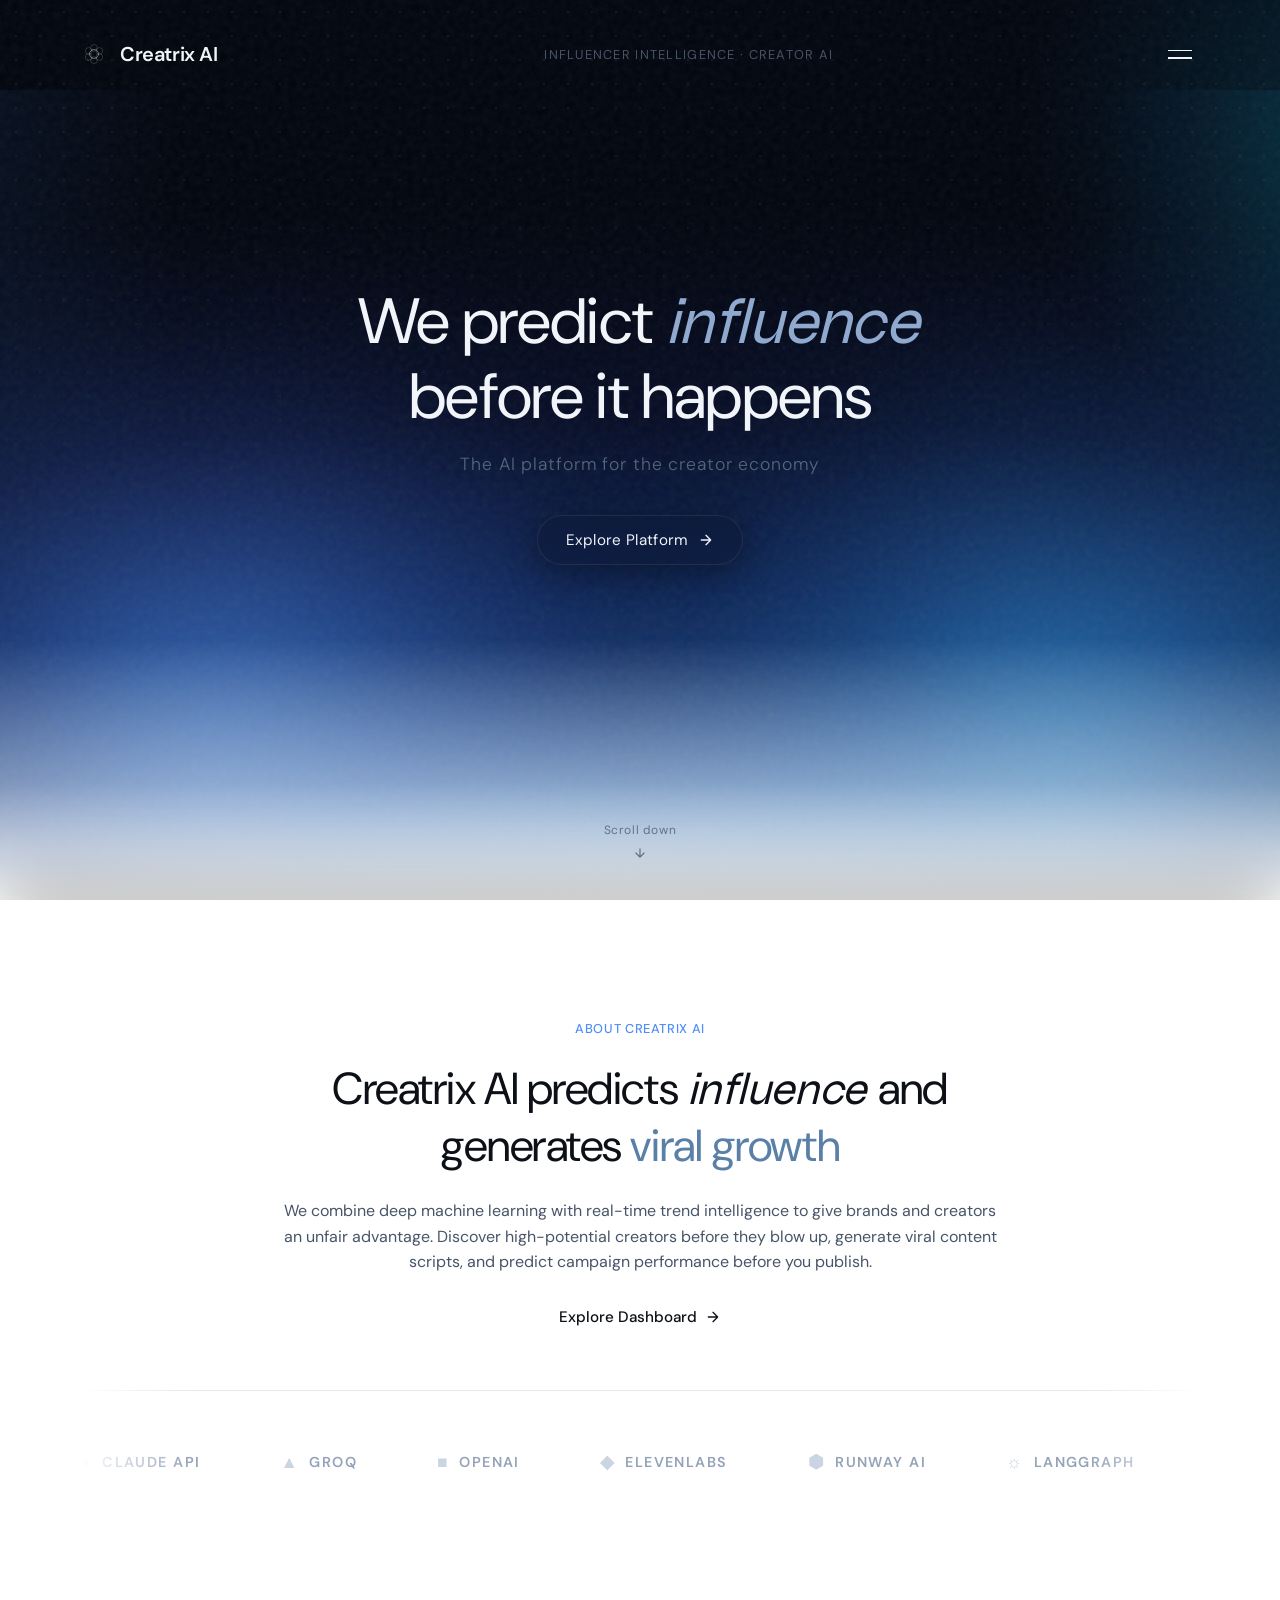
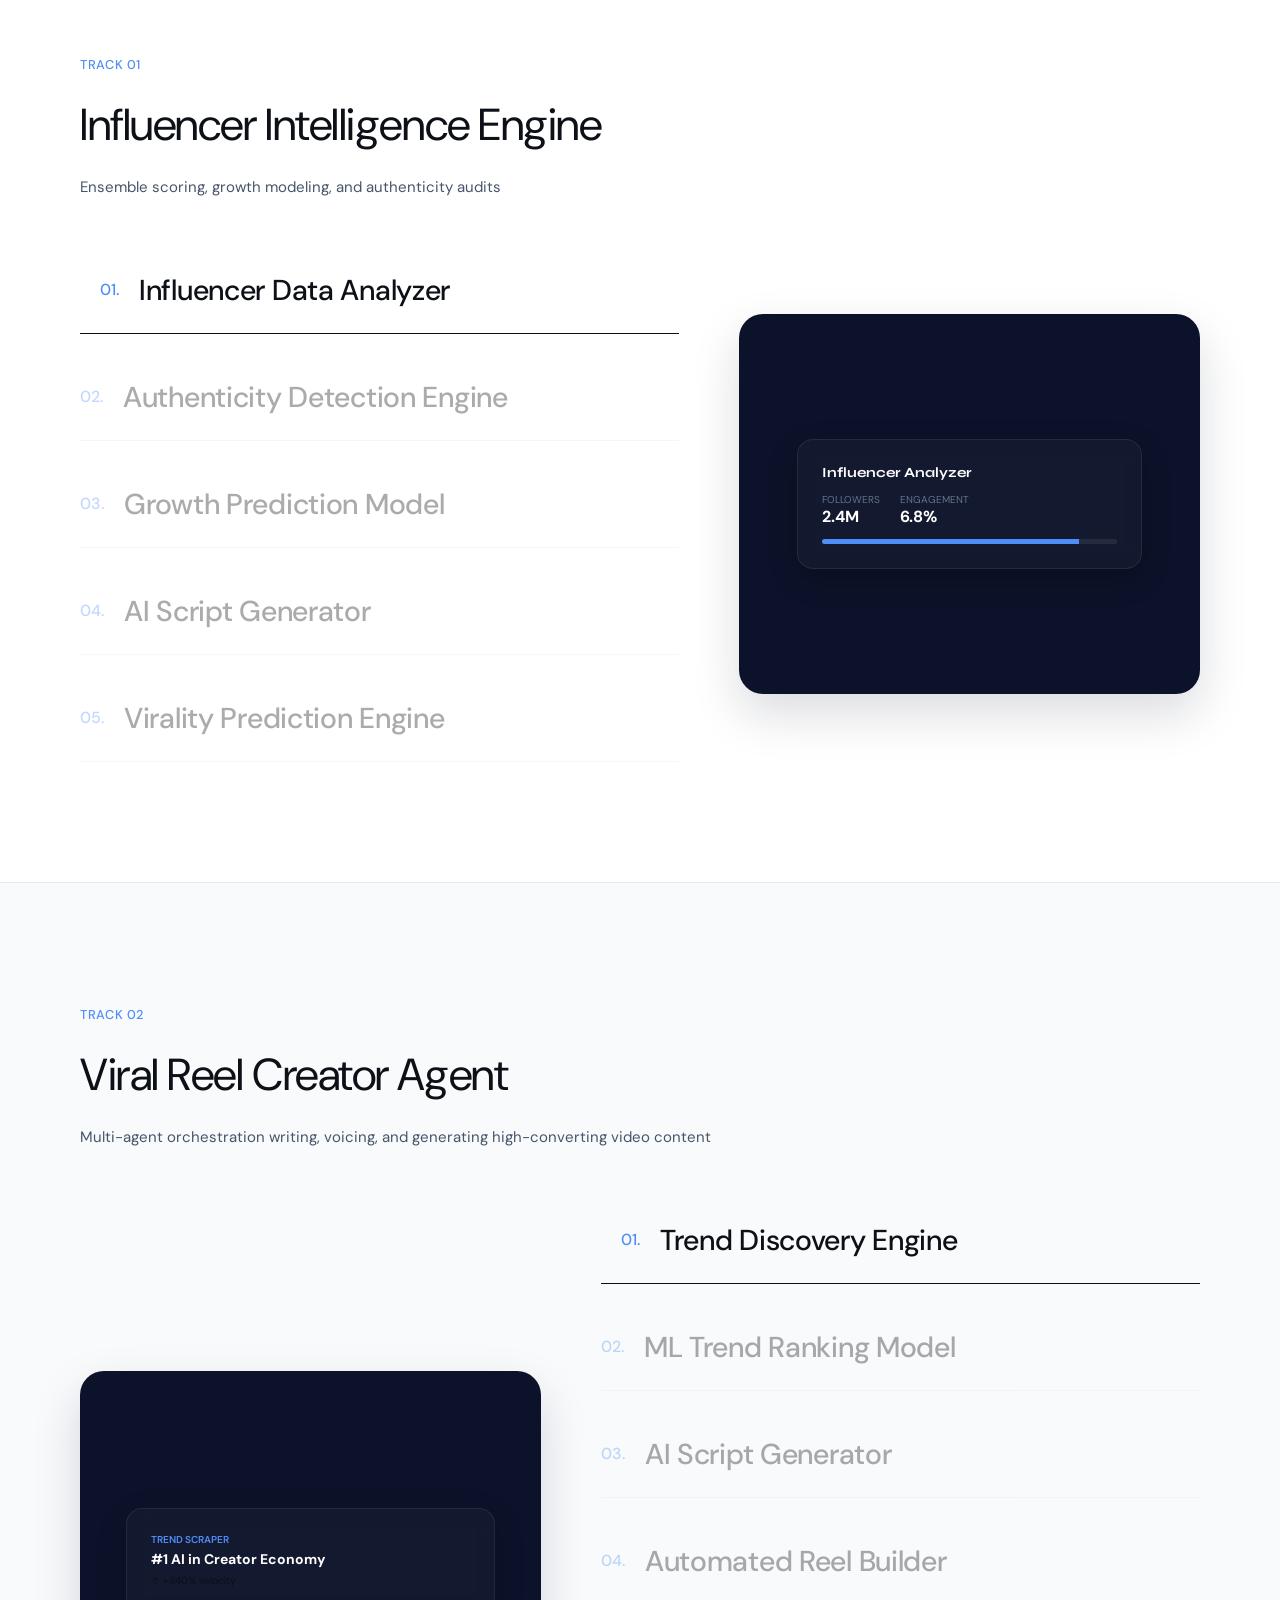
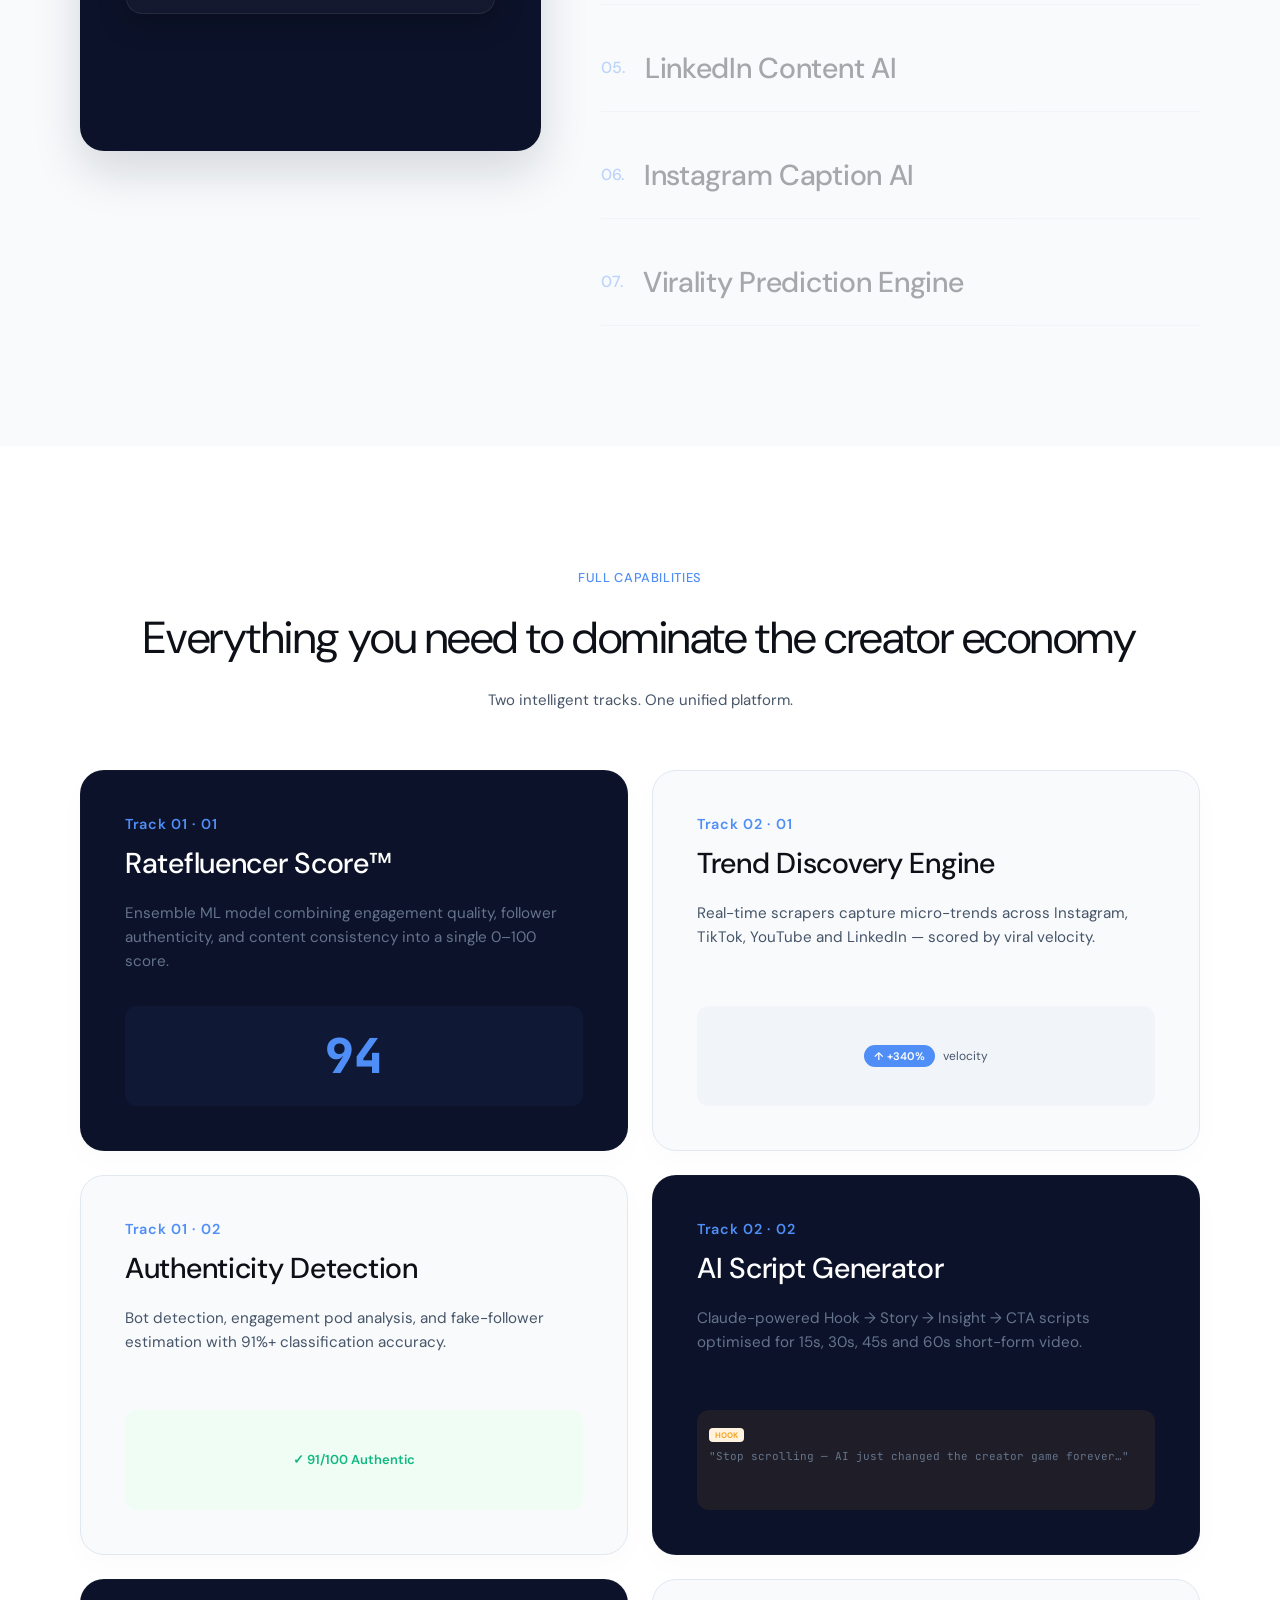
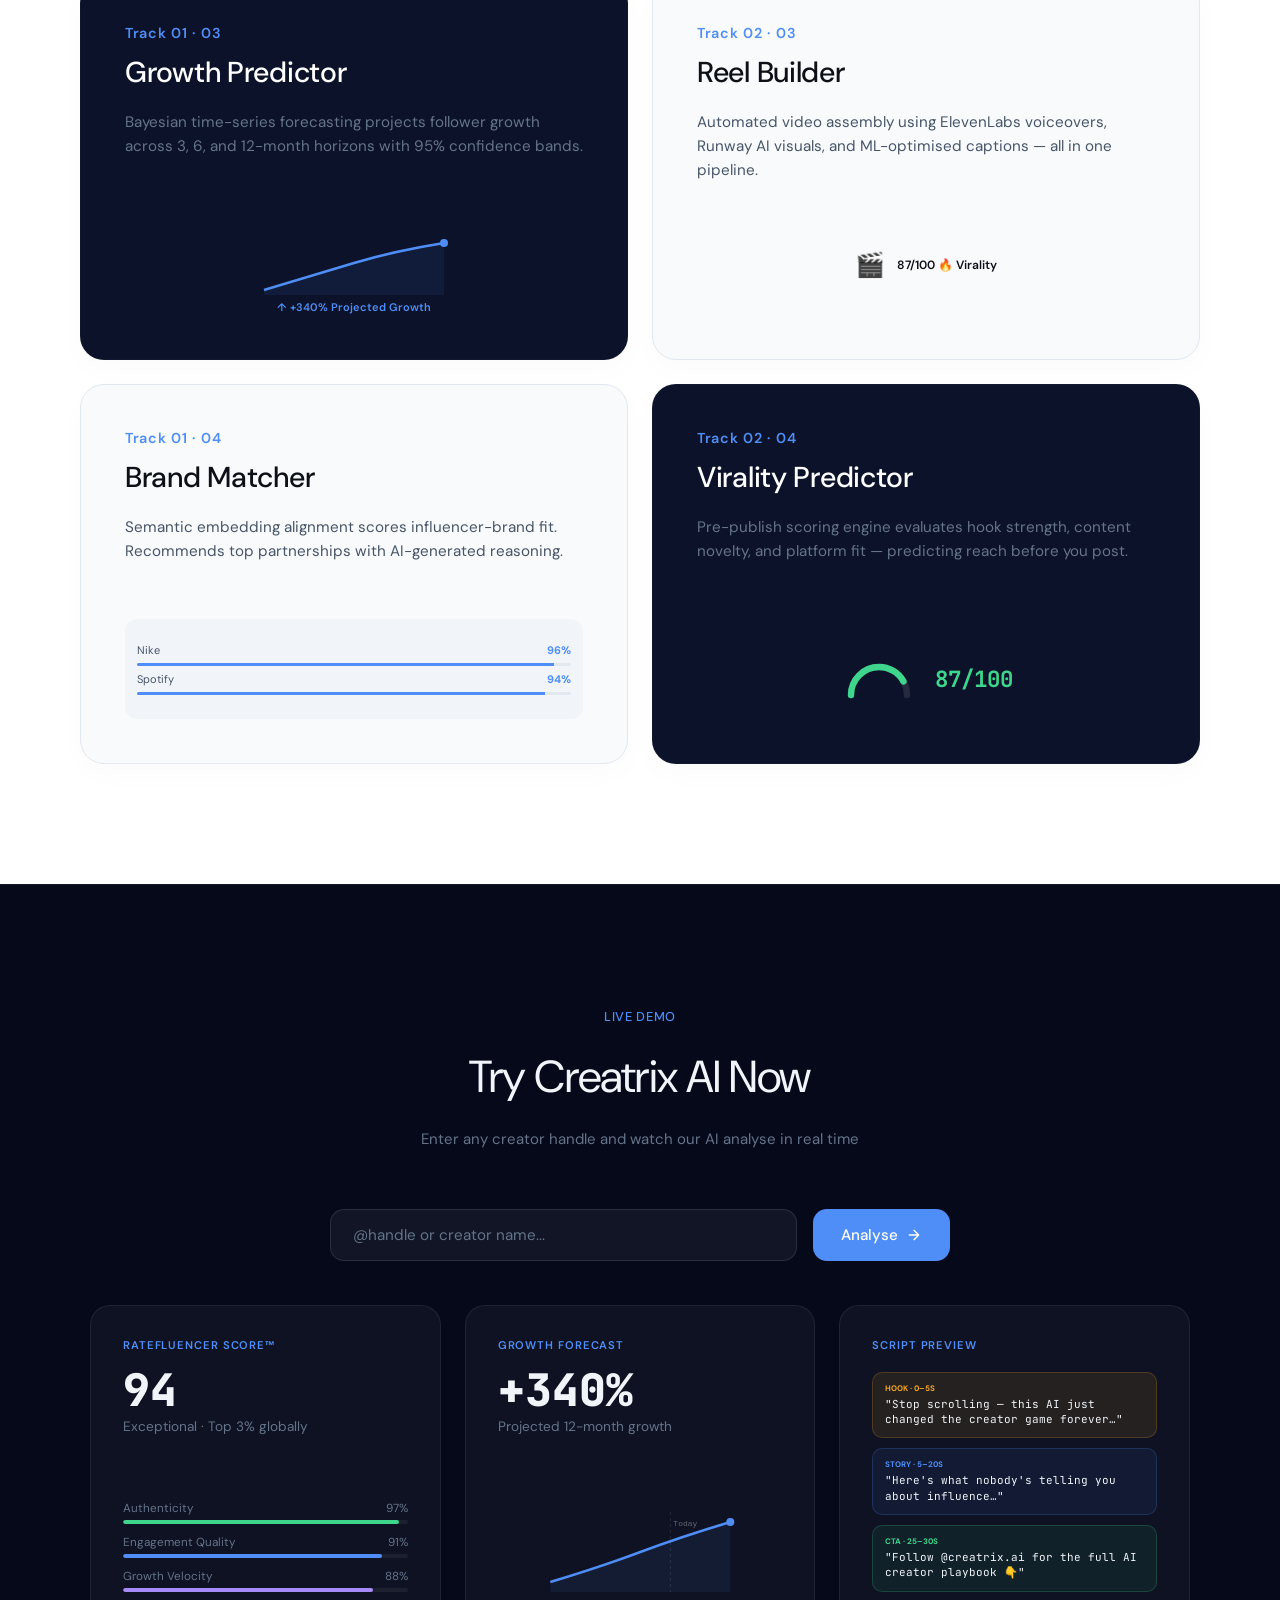
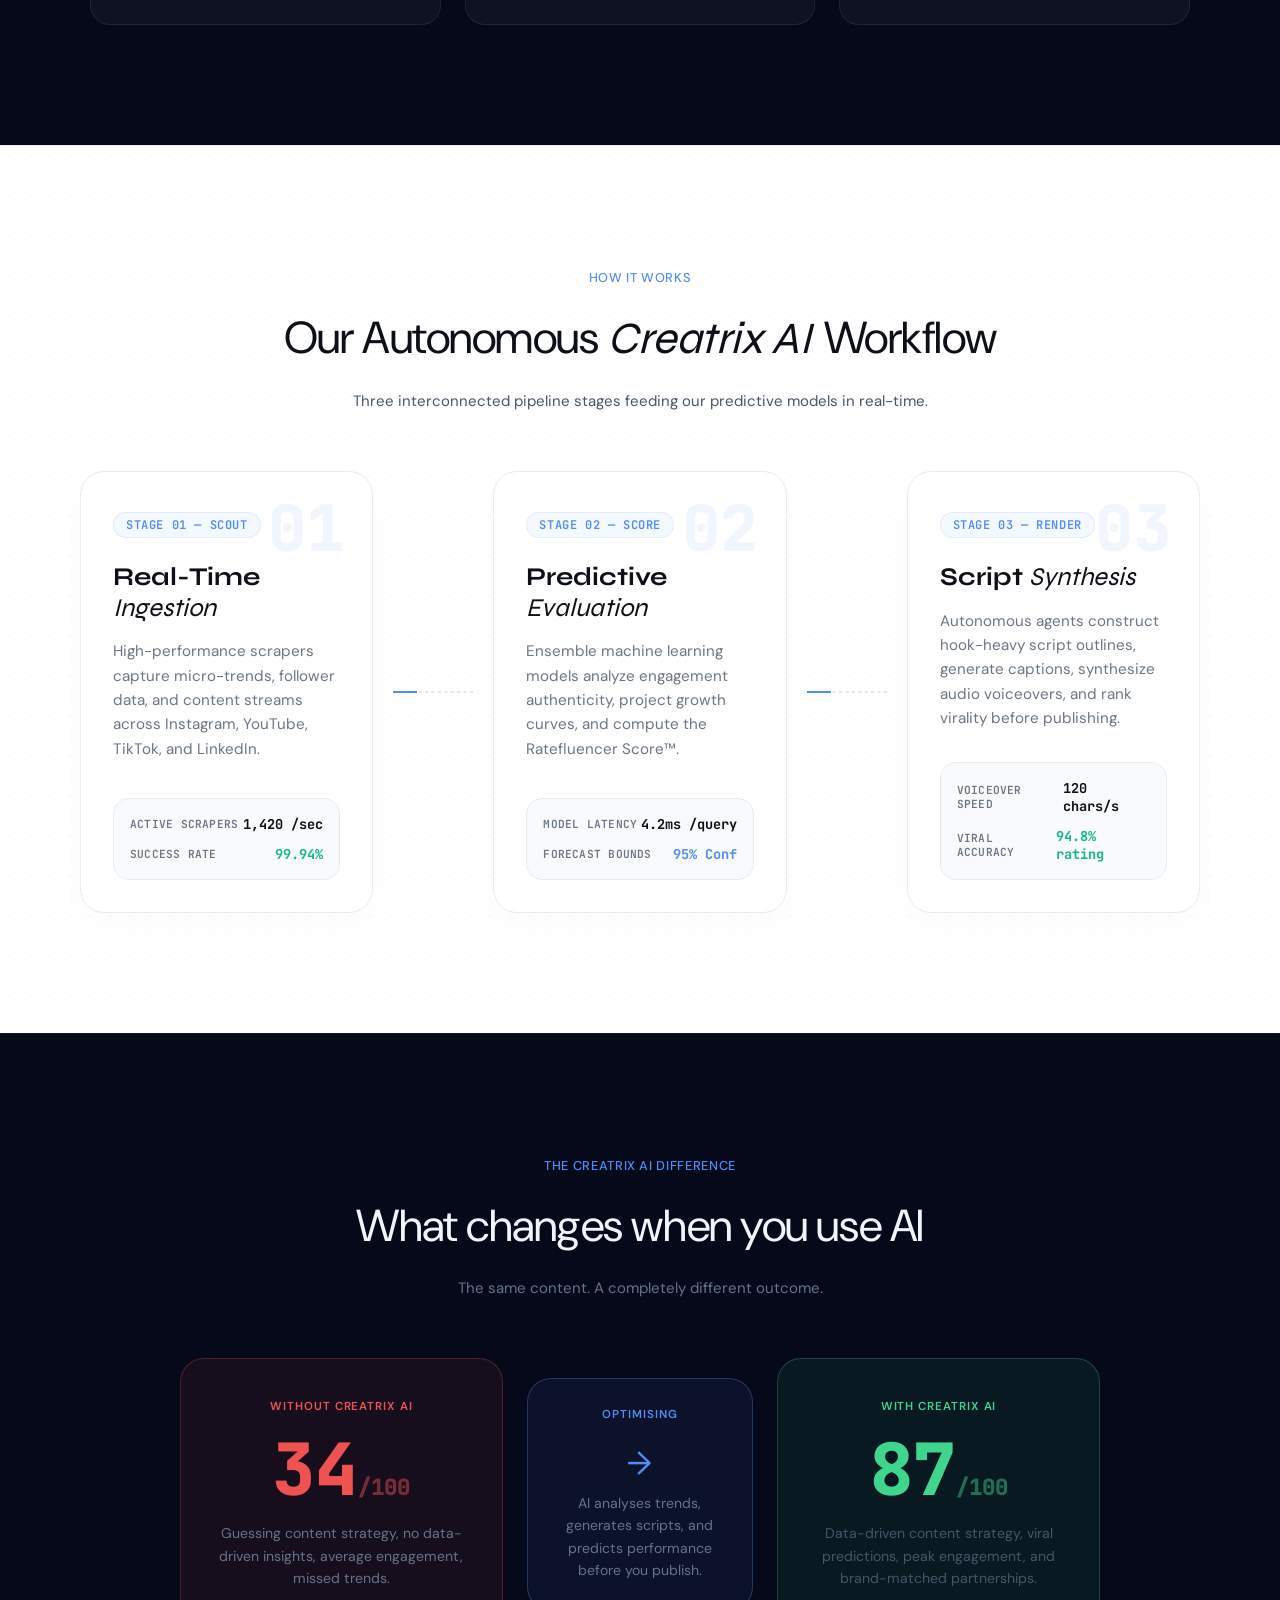
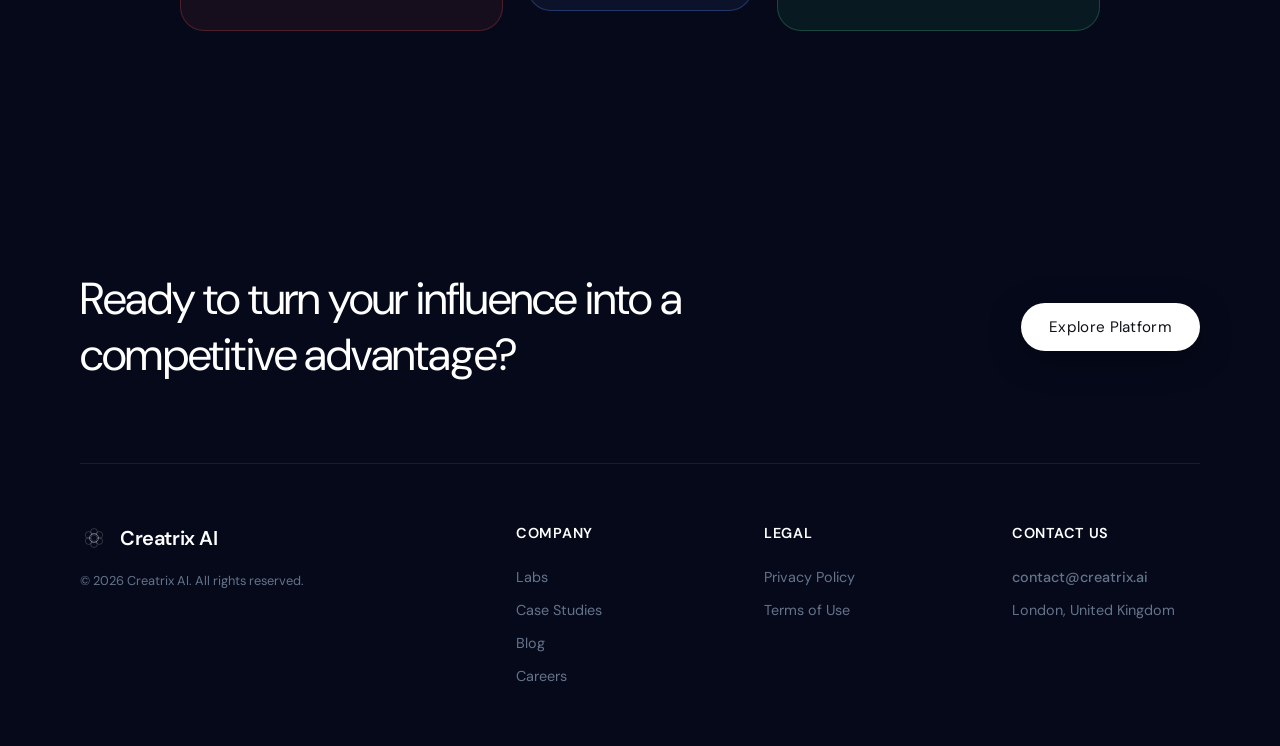
==== commit 12cc50e0: "Remove lavender/pink transition band from landing page" ====
--- a/frontend/index.html
+++ b/frontend/index.html
@@ -254,30 +254,6 @@
       </section>
 
 
-      <!-- Lavender Transition Band -->
-      <div class="lavender-transition-band">
-        <div class="floating-dots-container">
-          <div class="float-dot"></div><div class="float-dot"></div><div class="float-dot"></div>
-          <div class="float-dot"></div><div class="float-dot"></div><div class="float-dot"></div>
-          <div class="float-dot"></div><div class="float-dot"></div><div class="float-dot"></div>
-          <div class="float-dot"></div><div class="float-dot"></div><div class="float-dot"></div>
-          <div class="float-dot"></div><div class="float-dot"></div><div class="float-dot"></div>
-        </div>
-        <div class="scatter-container" id="scatter-text" style="font-size:clamp(14px,2vw,22px);letter-spacing:0.18em;gap:0.6em;flex-wrap:wrap;justify-content:center;max-width:900px;text-align:center;">
-          <span class="scatter-letter" style="font-size:1em;">CLAUDE</span>
-          <span class="scatter-letter" style="opacity:0.4;font-size:0.6em;">·</span>
-          <span class="scatter-letter" style="font-size:1em;">GROQ</span>
-          <span class="scatter-letter" style="opacity:0.4;font-size:0.6em;">·</span>
-          <span class="scatter-letter" style="font-size:1em;">LANGGRAPH</span>
-          <span class="scatter-letter" style="opacity:0.4;font-size:0.6em;">·</span>
-          <span class="scatter-letter" style="font-size:1em;">CREWAI</span>
-          <span class="scatter-letter" style="opacity:0.4;font-size:0.6em;">·</span>
-          <span class="scatter-letter" style="font-size:1em;">ELEVENLABS</span>
-          <span class="scatter-letter" style="opacity:0.4;font-size:0.6em;">·</span>
-          <span class="scatter-letter" style="font-size:1em;">PINECONE</span>
-        </div>
-      </div>
-
       <!-- Track 02 Section: AI Reel Generation (Visual Left, List Right) -->
       <section class="services-section reveal" id="track02" style="background-color: #f8fafc; border-top: 1px solid var(--border);">
         <div class="section-container">
--- a/frontend/style.css
+++ b/frontend/style.css
@@ -53,10 +53,10 @@
 }
 
 /* =============================================
-   HERO BACKGROUND — Quantix Reference Match
+   HERO BACKGROUND — Award-winning multi-layer aurora
    ============================================= */
 
-/* Layer 1 — Base: Dark navy top → steel-blue bottom */
+/* Layer 1 — Base: near-black with multi-hue aurora system */
 .background-container {
   position: fixed;
   top: 0;
@@ -65,23 +65,57 @@
   height: 100vh;
   z-index: 0;
   overflow: hidden;
-  background-color: #030a18;
+  /* Near-pure-black base — makes every glow pop */
+  background-color: #01050e;
   background-image:
-    /* Dark center halftone dot overlay */
-    radial-gradient(ellipse 70% 60% at 50% 0%, 
-      rgba(8, 14, 28, 0.85) 0%, 
-      rgba(8, 14, 28, 0.4) 50%, 
+    /* Aurora — teal/cyan counter-accent, top-right: colour balance */
+    radial-gradient(ellipse 44% 52% at 110% 14%,
+      rgba(18, 185, 215, 0.18) 0%,
+      rgba(14, 118, 168, 0.08) 48%,
+      transparent 70%
+    ),
+    /* Vignette — crisp deep-black ceiling keeps text perfectly readable */
+    radial-gradient(ellipse 75% 52% at 50% 0%,
+      rgba(1, 5, 14, 0.98) 0%,
+      rgba(1, 5, 14, 0.72) 36%,
+      rgba(1, 5, 14, 0.22) 62%,
       transparent 80%
     ),
-    /* Core blue radial glow */
-    radial-gradient(ellipse 120% 90% at 50% -10%,
-      #2a4a7a 0%,
-      #1e3a6e 20%,
-      #16305e 40%,
-      #0e2040 60%,
-      #071428 80%,
-      #030a18 100%
+    /* Primary horizon — rich blue light rising from below (main effect) */
+    radial-gradient(ellipse 158% 92% at 50% 114%,
+      #4e92cc 0%,
+      #2e6292 16%,
+      #1c3e74 33%,
+      #0c2250 52%,
+      #060c24 74%,
+      #01050e 100%
+    ),
+    /* Side darkening — frames the scene, prevents colour wash at edges */
+    linear-gradient(to right,
+      rgba(1, 5, 14, 0.62) 0%,
+      transparent 18%,
+      transparent 82%,
+      rgba(1, 5, 14, 0.62) 100%
     );
+}
+
+/* Focused central spotlight — sharp blue beam at very bottom-center */
+.background-container::before {
+  content: '';
+  position: absolute;
+  bottom: 0;
+  left: 50%;
+  transform: translateX(-50%);
+  width: 55%;
+  height: 320px;
+  background: radial-gradient(ellipse 100% 100% at 50% 100%,
+    rgba(90, 168, 248, 0.42) 0%,
+    rgba(55, 118, 210, 0.16) 48%,
+    transparent 74%
+  );
+  filter: blur(28px);
+  z-index: 2;
+  pointer-events: none;
 }
 
 #canvas-3d {
@@ -100,42 +134,84 @@
   mix-blend-mode: screen;
 }
 
-/* Layer 2a — LEFT CORNER glow: whitish-blue at bottom-left corner */
+/* Layer 2a — LEFT glow: indigo-blue (slightly warmer) */
 .glow-bottom-left {
-  display: none;
-}
-
-/* Layer 2b — RIGHT CORNER glow: whitish-blue at bottom-right corner */
+  display: block;
+  width: 820px;
+  height: 820px;
+  bottom: -240px;
+  left: -200px;
+  background: radial-gradient(circle,
+    rgba(75, 135, 240, 0.65) 0%,
+    rgba(55, 95, 210, 0.30) 36%,
+    rgba(35, 65, 160, 0.10) 60%,
+    transparent 76%
+  );
+  filter: blur(72px);
+}
+
+/* Layer 2b — RIGHT glow: cyan-blue (slightly cooler) */
 .glow-bottom-right {
-  display: none;
-}
-
-/* Layer 3 — WAVE connecting both corners across the bottom */
+  display: block;
+  width: 820px;
+  height: 820px;
+  bottom: -240px;
+  right: -200px;
+  background: radial-gradient(circle,
+    rgba(50, 165, 245, 0.60) 0%,
+    rgba(35, 120, 215, 0.27) 36%,
+    rgba(20, 80, 165, 0.09) 60%,
+    transparent 76%
+  );
+  filter: blur(72px);
+}
+
+/* Layer 3 — Wide horizon sweep: ties both corner glows together */
 .glow-center-wave {
-  display: none;
-}
-
-/* Edge Lighting — subtle vertical framing */
+  display: block;
+  width: 100%;
+  height: 500px;
+  bottom: -130px;
+  left: 0;
+  border-radius: 0;
+  background: radial-gradient(ellipse 82% 100% at 50% 100%,
+    rgba(58, 132, 228, 0.40) 0%,
+    rgba(38, 90, 178, 0.20) 42%,
+    rgba(20, 55, 125, 0.06) 70%,
+    transparent 84%
+  );
+  filter: blur(50px);
+}
+
+/* Edge Lighting — vertical framing with aurora tint */
 .edge-light-left {
   position: absolute;
-  top: 20%;
+  top: 10%;
   left: 0;
-  width: 12vw;
-  height: 80vh;
-  background: linear-gradient(to right, rgba(50, 120, 200, 0.07) 0%, transparent 100%);
+  width: 14vw;
+  height: 85vh;
+  background: linear-gradient(to right,
+    rgba(60, 120, 210, 0.08) 0%,
+    transparent 100%
+  );
   pointer-events: none;
 }
 
 .edge-light-right {
   position: absolute;
-  top: 20%;
+  top: 10%;
   right: 0;
-  width: 12vw;
-  height: 80vh;
-  background: linear-gradient(to left, rgba(50, 120, 200, 0.07) 0%, transparent 100%);
+  width: 14vw;
+  height: 85vh;
+  background: linear-gradient(to left,
+    rgba(20, 160, 220, 0.09) 0%,
+    rgba(40, 110, 200, 0.05) 50%,
+    transparent 100%
+  );
   pointer-events: none;
 }
 
+/* Film grain — essential for premium depth, prevents colour banding */
 .noise-overlay {
   position: absolute;
   top: 0;
@@ -143,44 +219,49 @@
   width: 100%;
   height: 100%;
   pointer-events: none;
-  opacity: 0.035;
+  opacity: 0.06;
   z-index: 2;
   background: url("data:image/svg+xml,%3Csvg viewBox='0 0 200 200' xmlns='http://www.w3.org/2000/svg'%3E%3Cfilter id='noiseFilter'%3E%3CfeTurbulence type='fractalNoise' baseFrequency='0.65' numOctaves='3' stitchTiles='stitch'/%3E%3C/filter%3E%3Crect width='100%25' height='100%25' filter='url(%23noiseFilter)'/%3E%3C/svg%3E");
 }
 
-/* Layer 4 — Dot Matrix: fine dots, slight rotation, fading top */
+/* Dot matrix — constellation texture in the deep-dark upper zone */
 .halftone-overlay {
   position: absolute;
   inset: 0;
   pointer-events: none;
   background-image: radial-gradient(rgba(255, 255, 255, 0.08) 1px, transparent 1px);
-  background-size: 22px 22px;
+  background-size: 24px 24px;
   background-position: center top;
-  opacity: 0.8;
-  /* Fade dots: dark center, fade at edges */
-  -webkit-mask-image: radial-gradient(
-    ellipse 80% 70% at 50% 20%, 
-    rgba(0,0,0,0.9) 0%, 
-    rgba(0,0,0,0.6) 40%, 
-    transparent 75%
+  opacity: 1;
+  -webkit-mask-image: linear-gradient(
+    to bottom,
+    rgba(0,0,0,0.85) 0%,
+    rgba(0,0,0,0.70) 30%,
+    rgba(0,0,0,0.18) 62%,
+    transparent 82%
   );
-  mask-image: radial-gradient(
-    ellipse 80% 70% at 50% 20%, 
-    rgba(0,0,0,0.9) 0%, 
-    rgba(0,0,0,0.6) 40%, 
-    transparent 75%
+  mask-image: linear-gradient(
+    to bottom,
+    rgba(0,0,0,0.85) 0%,
+    rgba(0,0,0,0.70) 30%,
+    rgba(0,0,0,0.18) 62%,
+    transparent 82%
   );
 }
 
-/* Linear bottom fade-to-white for seamless transition */
+/* Seamless transition to white content sections */
 .background-container::after {
   content: '';
   position: absolute;
   bottom: 0;
   left: 0;
   right: 0;
-  height: 220px;
-  background: linear-gradient(to bottom, transparent, #ffffff);
+  height: 260px;
+  background: linear-gradient(to bottom,
+    transparent 0%,
+    rgba(255,255,255,0.4) 55%,
+    #ffffff 100%
+  );
   z-index: 3;
   pointer-events: none;
 }
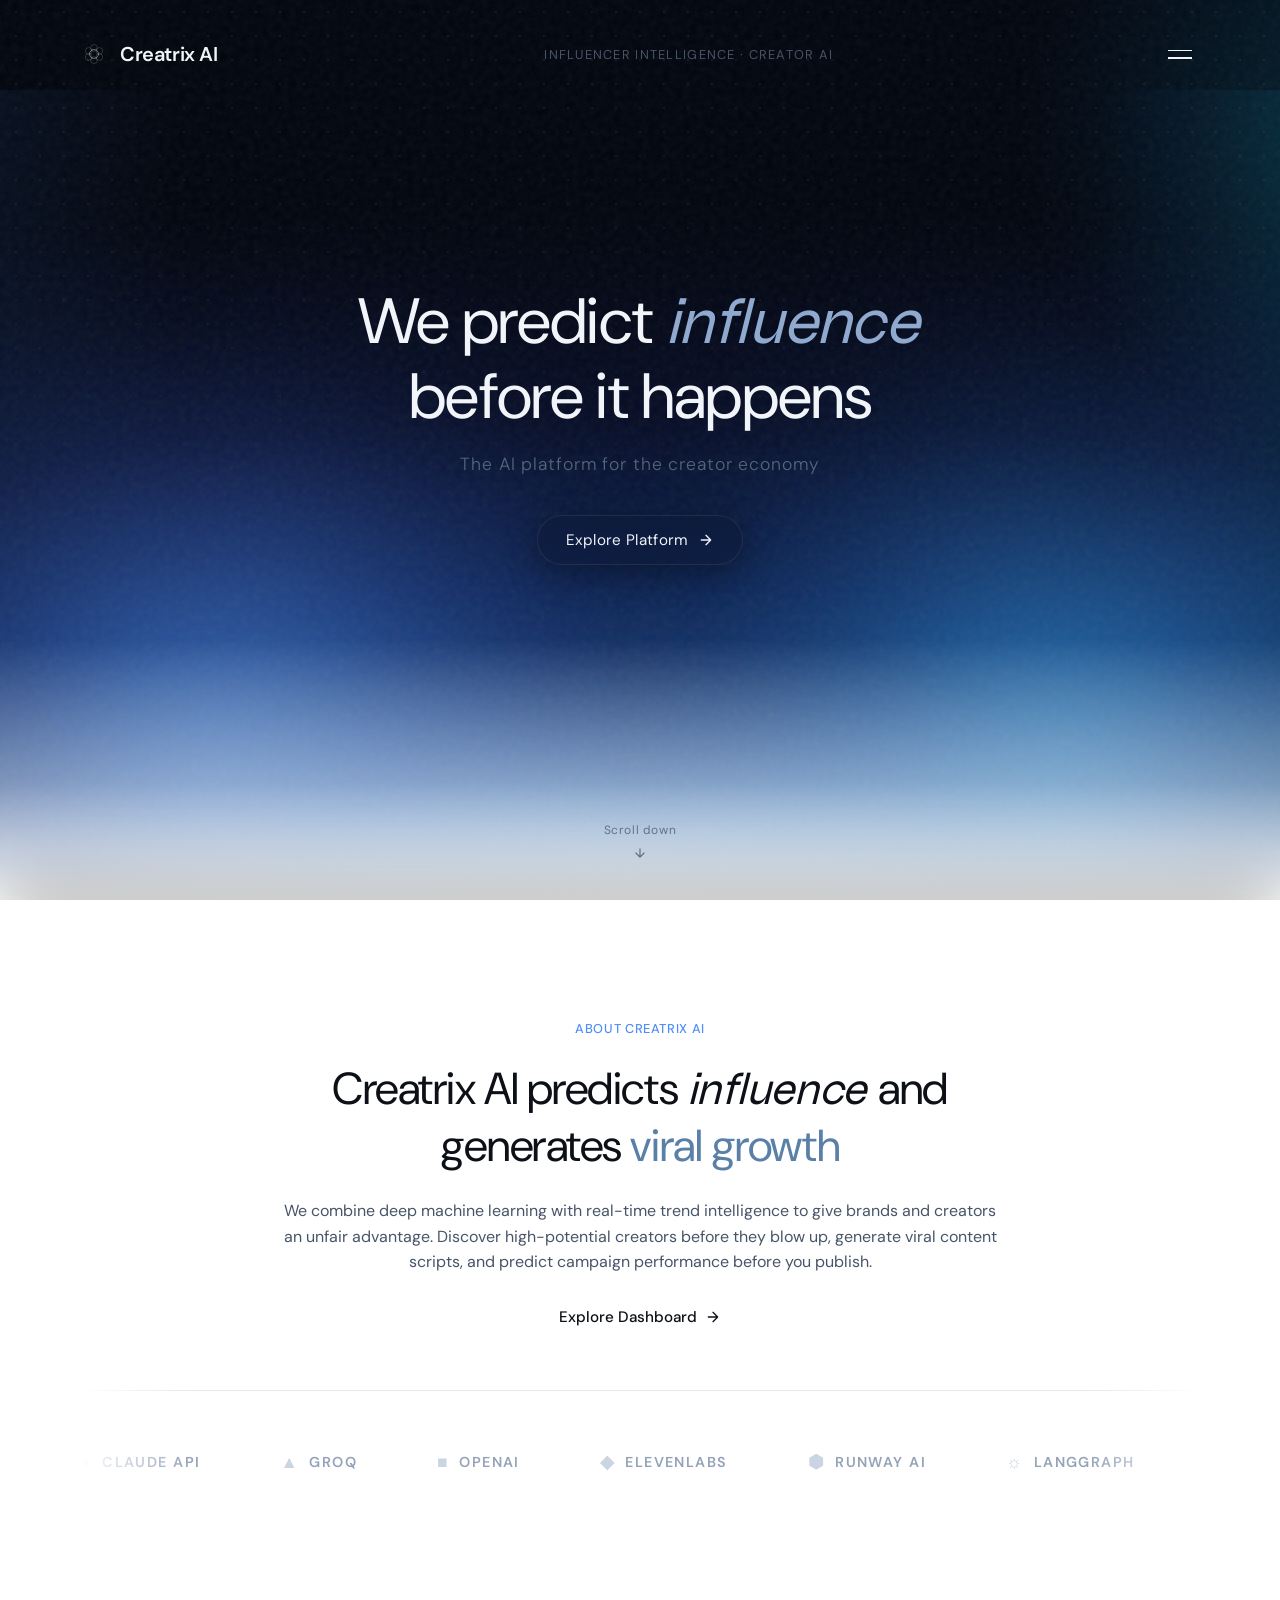
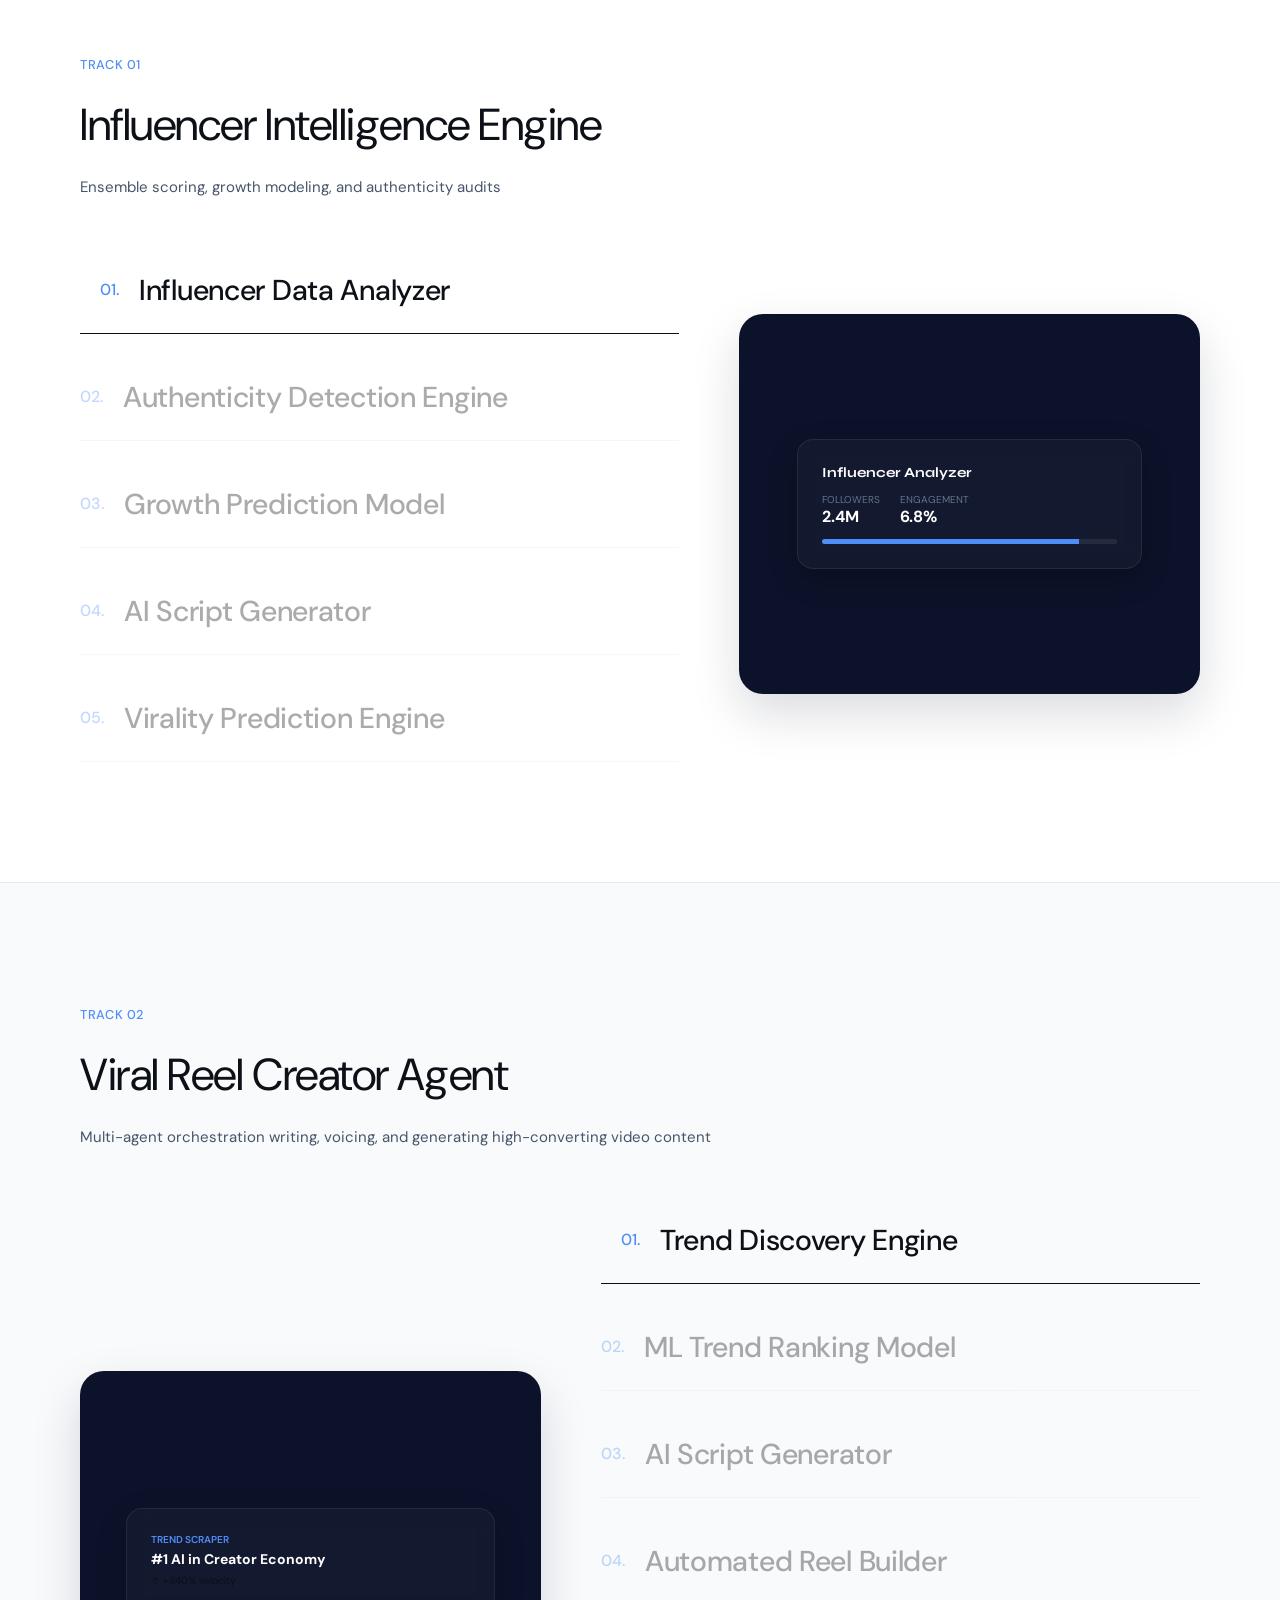
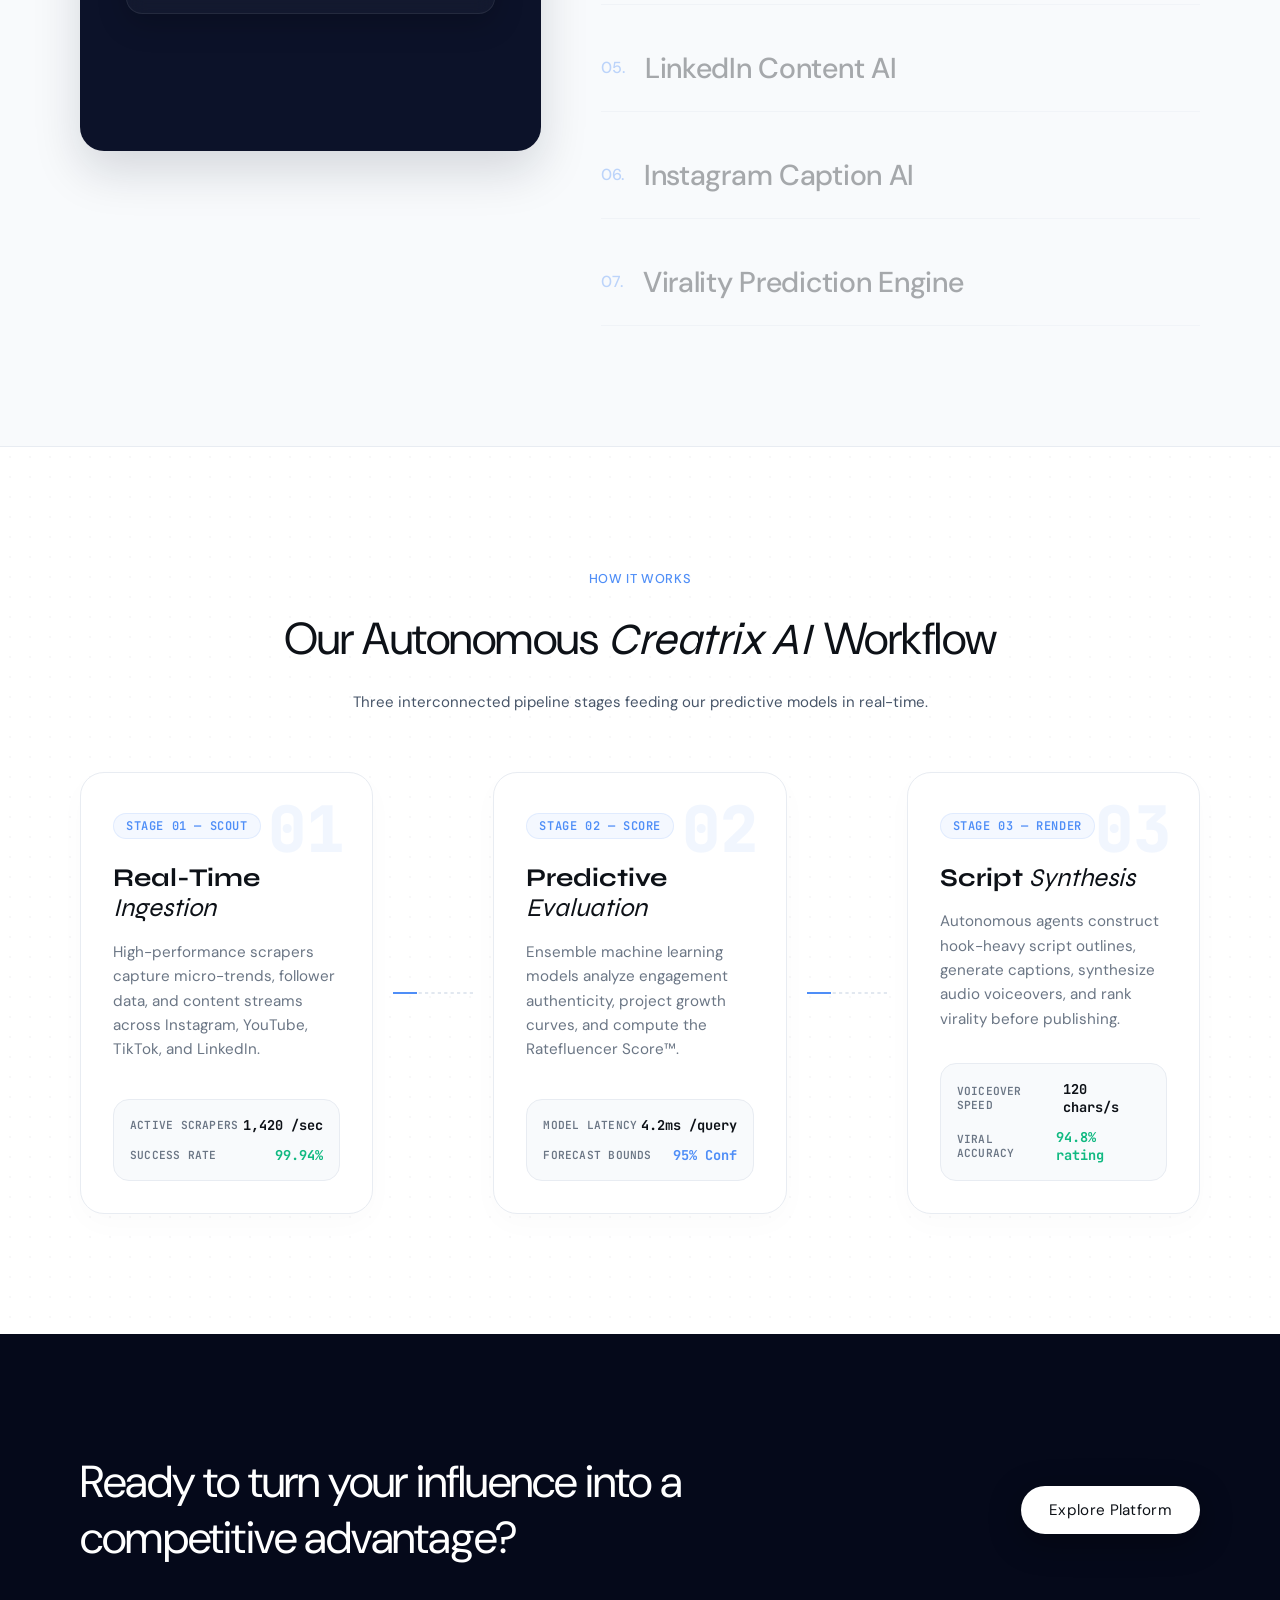
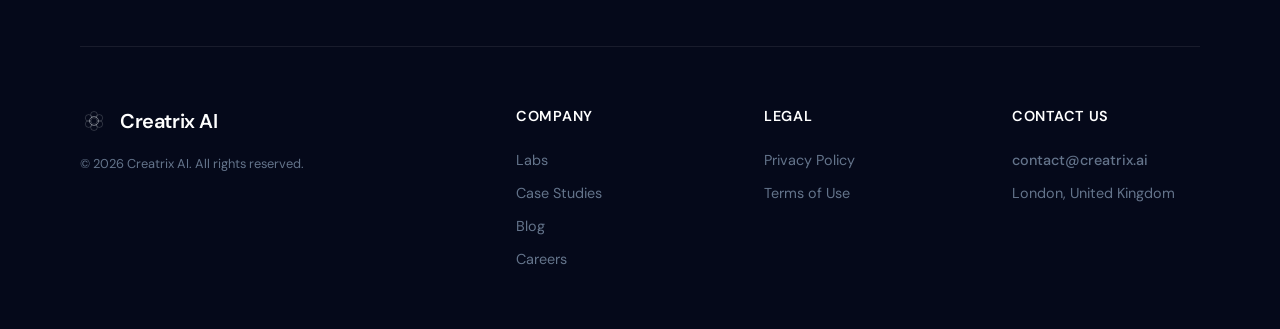
==== commit 0fc0022c: "Remove Full Capabilities grid and Virality Comparison sections" ====
--- a/frontend/index.html
+++ b/frontend/index.html
@@ -356,192 +356,6 @@
         </div>
       </section>
 
-      <!-- Capabilities Grid Section -->
-      <section class="capabilities-section reveal" id="capabilities">
-        <div class="section-container">
-          <div class="section-header centered-header">
-            <span class="about-meta-tag">Full Capabilities</span>
-            <h2 class="about-heading">Everything you need to dominate the creator economy</h2>
-            <p style="color: var(--text-muted-light); font-size: 15px; margin-top: 8px;">Two intelligent tracks. One unified platform.</p>
-          </div>
-          <div class="capabilities-grid capabilities-6-grid" style="grid-template-columns: 1fr 1fr; gap: 24px;">
-            <!-- Card 1: dark — Track 01 -->
-            <div class="capability-card dark-card">
-              <div class="cap-header">
-                <span class="cap-number">Track 01 · 01</span>
-                <h3>Ratefluencer Score™</h3>
-              </div>
-              <p>Ensemble ML model combining engagement quality, follower authenticity, and content consistency into a single 0–100 score.</p>
-              <div class="cap-visual-container" style="background: rgba(79,142,247,0.06); border-radius: 12px; display:flex; align-items:center; justify-content:center; height:100px;">
-                <span style="font-family:var(--font-mono); font-size:3rem; font-weight:800; color:var(--blue);">94</span>
-              </div>
-            </div>
-            <!-- Card 2: light — Track 02 -->
-            <div class="capability-card light-card">
-              <div class="cap-header">
-                <span class="cap-number">Track 02 · 01</span>
-                <h3>Trend Discovery Engine</h3>
-              </div>
-              <p>Real-time scrapers capture micro-trends across Instagram, TikTok, YouTube and LinkedIn — scored by viral velocity.</p>
-              <div class="cap-visual-container" style="background: #f1f5f9; border-radius: 12px; display:flex; align-items:center; justify-content:center; height:100px; gap:8px;">
-                <span style="background:var(--blue);color:white;padding:4px 10px;border-radius:100px;font-size:11px;font-weight:600;">↑ +340%</span>
-                <span style="font-size:12px;color:var(--text-muted-light);">velocity</span>
-              </div>
-            </div>
-            <!-- Card 3: light — Track 01 -->
-            <div class="capability-card light-card">
-              <div class="cap-header">
-                <span class="cap-number">Track 01 · 02</span>
-                <h3>Authenticity Detection</h3>
-              </div>
-              <p>Bot detection, engagement pod analysis, and fake-follower estimation with 91%+ classification accuracy.</p>
-              <div class="cap-visual-container" style="background: #f0fdf4; border-radius: 12px; display:flex; align-items:center; justify-content:center; height:100px;">
-                <span style="font-size:13px; font-weight:600; color:#10b981;">✓ 91/100 Authentic</span>
-              </div>
-            </div>
-            <!-- Card 4: dark — Track 02 -->
-            <div class="capability-card dark-card">
-              <div class="cap-header">
-                <span class="cap-number">Track 02 · 02</span>
-                <h3>AI Script Generator</h3>
-              </div>
-              <p>Claude-powered Hook → Story → Insight → CTA scripts optimised for 15s, 30s, 45s and 60s short-form video.</p>
-              <div class="cap-visual-container" style="background: rgba(245,166,35,0.08); border-radius: 12px; padding:12px; height:100px;">
-                <span style="background:#FFF3E0;color:var(--amber);font-size:8px;font-weight:700;padding:2px 6px;border-radius:4px;display:inline-block;">HOOK</span>
-                <p style="font-size:11px;color:var(--text-muted-dark);margin-top:6px;font-family:var(--font-mono);line-height:1.4;">"Stop scrolling — AI just changed the creator game forever…"</p>
-              </div>
-            </div>
-            <!-- Card 5: dark — Track 01 -->
-            <div class="capability-card dark-card">
-              <div class="cap-header">
-                <span class="cap-number">Track 01 · 03</span>
-                <h3>Growth Predictor</h3>
-              </div>
-              <p>Bayesian time-series forecasting projects follower growth across 3, 6, and 12-month horizons with 95% confidence bands.</p>
-              <div class="cap-visual-container" style="background:transparent; height:80px;">
-                <svg viewBox="0 0 200 60" style="width:100%;height:60px;">
-                  <path d="M10,55 Q60,40 100,28 T190,8" fill="none" stroke="var(--blue)" stroke-width="2.5"/>
-                  <path d="M10,55 Q60,40 100,28 T190,8 L190,60 L10,60Z" fill="rgba(79,142,247,0.08)"/>
-                  <circle cx="190" cy="8" r="4" fill="var(--blue)"/>
-                </svg>
-                <div style="text-align:center;color:var(--blue);font-size:11px;font-weight:600;">↑ +340% Projected Growth</div>
-              </div>
-            </div>
-            <!-- Card 6: light — Track 02 -->
-            <div class="capability-card light-card">
-              <div class="cap-header">
-                <span class="cap-number">Track 02 · 03</span>
-                <h3>Reel Builder</h3>
-              </div>
-              <p>Automated video assembly using ElevenLabs voiceovers, Runway AI visuals, and ML-optimised captions — all in one pipeline.</p>
-              <div class="cap-visual-container" style="background:#f8fafc;border-radius:12px;display:flex;align-items:center;justify-content:center;height:100px;gap:12px;">
-                <span style="font-size:24px;">🎬</span>
-                <span style="font-size:12px;font-weight:600;color:var(--text-dark);">87/100 🔥 Virality</span>
-              </div>
-            </div>
-            <!-- Card 7: light — Track 01 -->
-            <div class="capability-card light-card">
-              <div class="cap-header">
-                <span class="cap-number">Track 01 · 04</span>
-                <h3>Brand Matcher</h3>
-              </div>
-              <p>Semantic embedding alignment scores influencer-brand fit. Recommends top partnerships with AI-generated reasoning.</p>
-              <div class="cap-visual-container" style="background:#f1f5f9;border-radius:12px;padding:12px;height:100px;display:flex;flex-direction:column;gap:6px;justify-content:center;">
-                <div style="display:flex;justify-content:space-between;font-size:11px;"><span style="color:var(--text-muted-light);">Nike</span><span style="color:var(--blue);font-weight:700;">96%</span></div>
-                <div style="height:3px;background:#e2e8f0;border-radius:100px;overflow:hidden;"><div style="width:96%;height:100%;background:var(--blue);"></div></div>
-                <div style="display:flex;justify-content:space-between;font-size:11px;"><span style="color:var(--text-muted-light);">Spotify</span><span style="color:var(--blue);font-weight:700;">94%</span></div>
-                <div style="height:3px;background:#e2e8f0;border-radius:100px;overflow:hidden;"><div style="width:94%;height:100%;background:var(--blue);"></div></div>
-              </div>
-            </div>
-            <!-- Card 8: dark — Track 02 -->
-            <div class="capability-card dark-card">
-              <div class="cap-header">
-                <span class="cap-number">Track 02 · 04</span>
-                <h3>Virality Predictor</h3>
-              </div>
-              <p>Pre-publish scoring engine evaluates hook strength, content novelty, and platform fit — predicting reach before you post.</p>
-              <div class="cap-visual-container" style="background:transparent; height:80px; display:flex; align-items:center; justify-content:center; gap:16px;">
-                <svg viewBox="0 0 100 60" style="width:80px;height:50px;">
-                  <path d="M15,50 A35,35 0 0 1 85,50" fill="none" stroke="rgba(255,255,255,0.1)" stroke-width="8" stroke-linecap="round"/>
-                  <path d="M15,50 A35,35 0 0 1 85,50" fill="none" stroke="var(--green)" stroke-width="8" stroke-linecap="round" stroke-dasharray="110" stroke-dashoffset="18"/>
-                </svg>
-                <span style="font-family:var(--font-mono);font-size:1.4rem;font-weight:700;color:var(--green);">87/100</span>
-              </div>
-            </div>
-          </div>
-        </div>
-      </section>
-
-      <!-- Live Demo Section -->
-      <section class="live-demo-section reveal" id="demo">
-        <div class="section-container">
-          <div class="section-header centered-header">
-            <span class="about-meta-tag">Live Demo</span>
-            <h2 class="about-heading">Try Creatrix AI Now</h2>
-            <p style="color:var(--text-muted-dark);font-size:15px;margin-top:8px;">Enter any creator handle and watch our AI analyse in real time</p>
-          </div>
-          <div class="demo-input-row">
-            <input type="text" class="demo-input" id="demo-handle-input" placeholder="@handle or creator name..."/>
-            <button class="demo-analyze-btn" id="demo-analyze-btn">
-              Analyse
-              <svg viewBox="0 0 24 24" width="16" height="16"><path d="M5 12h14M12 5l7 7-7 7" stroke="currentColor" stroke-width="2" stroke-linecap="round" stroke-linejoin="round" fill="none"/></svg>
-            </button>
-          </div>
-          <div class="demo-results-grid">
-            <!-- Card 1: Ratefluencer Score -->
-            <div class="demo-result-card">
-              <span class="demo-card-label">Ratefluencer Score™</span>
-              <div class="demo-card-value" id="demo-score">94</div>
-              <div class="demo-card-sub">Exceptional · Top 3% globally</div>
-              <div class="demo-card-bar-row">
-                <div>
-                  <div class="demo-mini-bar-label"><span>Authenticity</span><span>97%</span></div>
-                  <div class="demo-mini-bar-track"><div class="demo-mini-bar-fill" style="width:97%;background:var(--green);"></div></div>
-                </div>
-                <div>
-                  <div class="demo-mini-bar-label"><span>Engagement Quality</span><span>91%</span></div>
-                  <div class="demo-mini-bar-track"><div class="demo-mini-bar-fill" style="width:91%;background:var(--blue);"></div></div>
-                </div>
-                <div>
-                  <div class="demo-mini-bar-label"><span>Growth Velocity</span><span>88%</span></div>
-                  <div class="demo-mini-bar-track"><div class="demo-mini-bar-fill" style="width:88%;background:var(--purple);"></div></div>
-                </div>
-              </div>
-            </div>
-            <!-- Card 2: Growth Forecast -->
-            <div class="demo-result-card">
-              <span class="demo-card-label">Growth Forecast</span>
-              <div class="demo-card-value">+340%</div>
-              <div class="demo-card-sub">Projected 12-month growth</div>
-              <svg viewBox="0 0 200 80" style="width:100%;height:80px;margin-top:auto;">
-                <path d="M10,70 Q60,55 100,40 T190,10" fill="none" stroke="var(--blue)" stroke-width="2.5"/>
-                <path d="M10,70 Q60,55 100,40 T190,10 L190,80 L10,80Z" fill="rgba(79,142,247,0.08)"/>
-                <line x1="130" y1="0" x2="130" y2="80" stroke="rgba(255,255,255,0.1)" stroke-width="1" stroke-dasharray="3 3"/>
-                <text x="133" y="14" fill="rgba(255,255,255,0.35)" font-size="8" font-family="monospace">Today</text>
-                <circle cx="190" cy="10" r="4" fill="var(--blue)"/>
-              </svg>
-            </div>
-            <!-- Card 3: Viral Script Preview -->
-            <div class="demo-result-card">
-              <span class="demo-card-label">Script Preview</span>
-              <div style="display:flex;flex-direction:column;gap:10px;margin-top:4px;flex:1;">
-                <div style="background:rgba(245,166,35,0.1);border:1px solid rgba(245,166,35,0.2);border-radius:10px;padding:10px 12px;">
-                  <span style="font-size:8px;font-weight:700;color:var(--amber);text-transform:uppercase;display:block;margin-bottom:4px;">Hook · 0–5s</span>
-                  <p style="font-size:11px;color:var(--text-light);font-family:var(--font-mono);line-height:1.4;">"Stop scrolling — this AI just changed the creator game forever…"</p>
-                </div>
-                <div style="background:rgba(79,142,247,0.08);border:1px solid rgba(79,142,247,0.2);border-radius:10px;padding:10px 12px;">
-                  <span style="font-size:8px;font-weight:700;color:var(--blue);text-transform:uppercase;display:block;margin-bottom:4px;">Story · 5–20s</span>
-                  <p style="font-size:11px;color:var(--text-light);font-family:var(--font-mono);line-height:1.4;">"Here's what nobody's telling you about influence…"</p>
-                </div>
-                <div style="background:rgba(61,214,140,0.08);border:1px solid rgba(61,214,140,0.2);border-radius:10px;padding:10px 12px;">
-                  <span style="font-size:8px;font-weight:700;color:var(--green);text-transform:uppercase;display:block;margin-bottom:4px;">CTA · 25–30s</span>
-                  <p style="font-size:11px;color:var(--text-light);font-family:var(--font-mono);line-height:1.4;">"Follow @creatrix.ai for the full AI creator playbook 👇"</p>
-                </div>
-              </div>
-            </div>
-          </div>
-        </div>
-      </section>
 
       <!-- Interactive Pipeline Section (How it works) -->
       <section class="pipeline-section reveal" id="how-it-works">
@@ -643,32 +457,6 @@
       </section>
 
       <!-- Virality Before/After Comparison -->
-      <section class="virality-comparison-section reveal" id="compare">
-        <div class="section-container">
-          <div class="section-header centered-header">
-            <span class="about-meta-tag">The Creatrix AI Difference</span>
-            <h2 class="about-heading" style="color:var(--text-light);">What changes when you use AI</h2>
-            <p style="color:var(--text-muted-dark);font-size:15px;margin-top:8px;">The same content. A completely different outcome.</p>
-          </div>
-          <div class="comparison-grid">
-            <div class="comparison-card without">
-              <span class="comp-label">Without Creatrix AI</span>
-              <div class="comp-score">34<span>/100</span></div>
-              <div class="comp-desc">Guessing content strategy, no data-driven insights, average engagement, missed trends.</div>
-            </div>
-            <div class="comparison-card optimizing">
-              <span class="comp-label">Optimising</span>
-              <div class="comp-arrow">→</div>
-              <div class="comp-desc" style="color:var(--text-muted-dark);">AI analyses trends, generates scripts, and predicts performance before you publish.</div>
-            </div>
-            <div class="comparison-card with">
-              <span class="comp-label">With Creatrix AI</span>
-              <div class="comp-score">87<span>/100</span></div>
-              <div class="comp-desc" style="color:var(--text-muted-light);">Data-driven content strategy, viral predictions, peak engagement, and brand-matched partnerships.</div>
-            </div>
-          </div>
-        </div>
-      </section>
 
     </div>
 
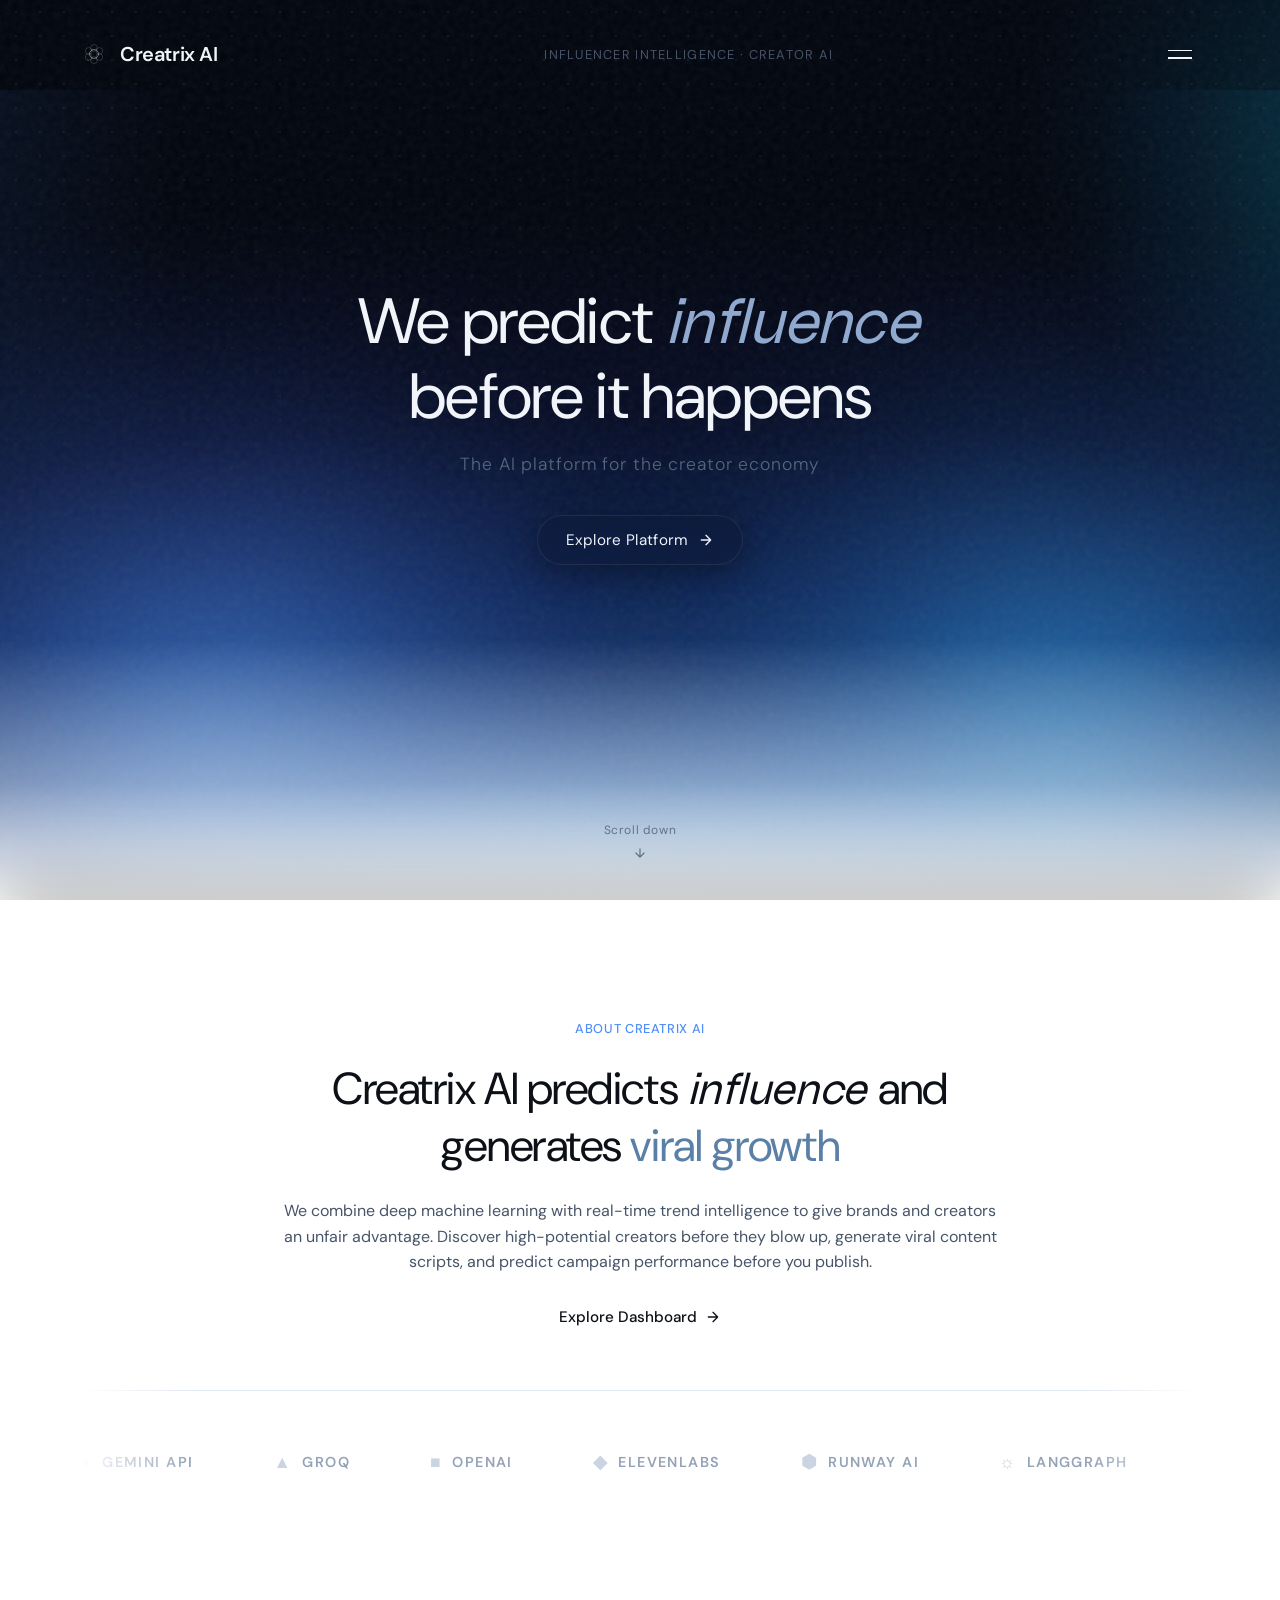
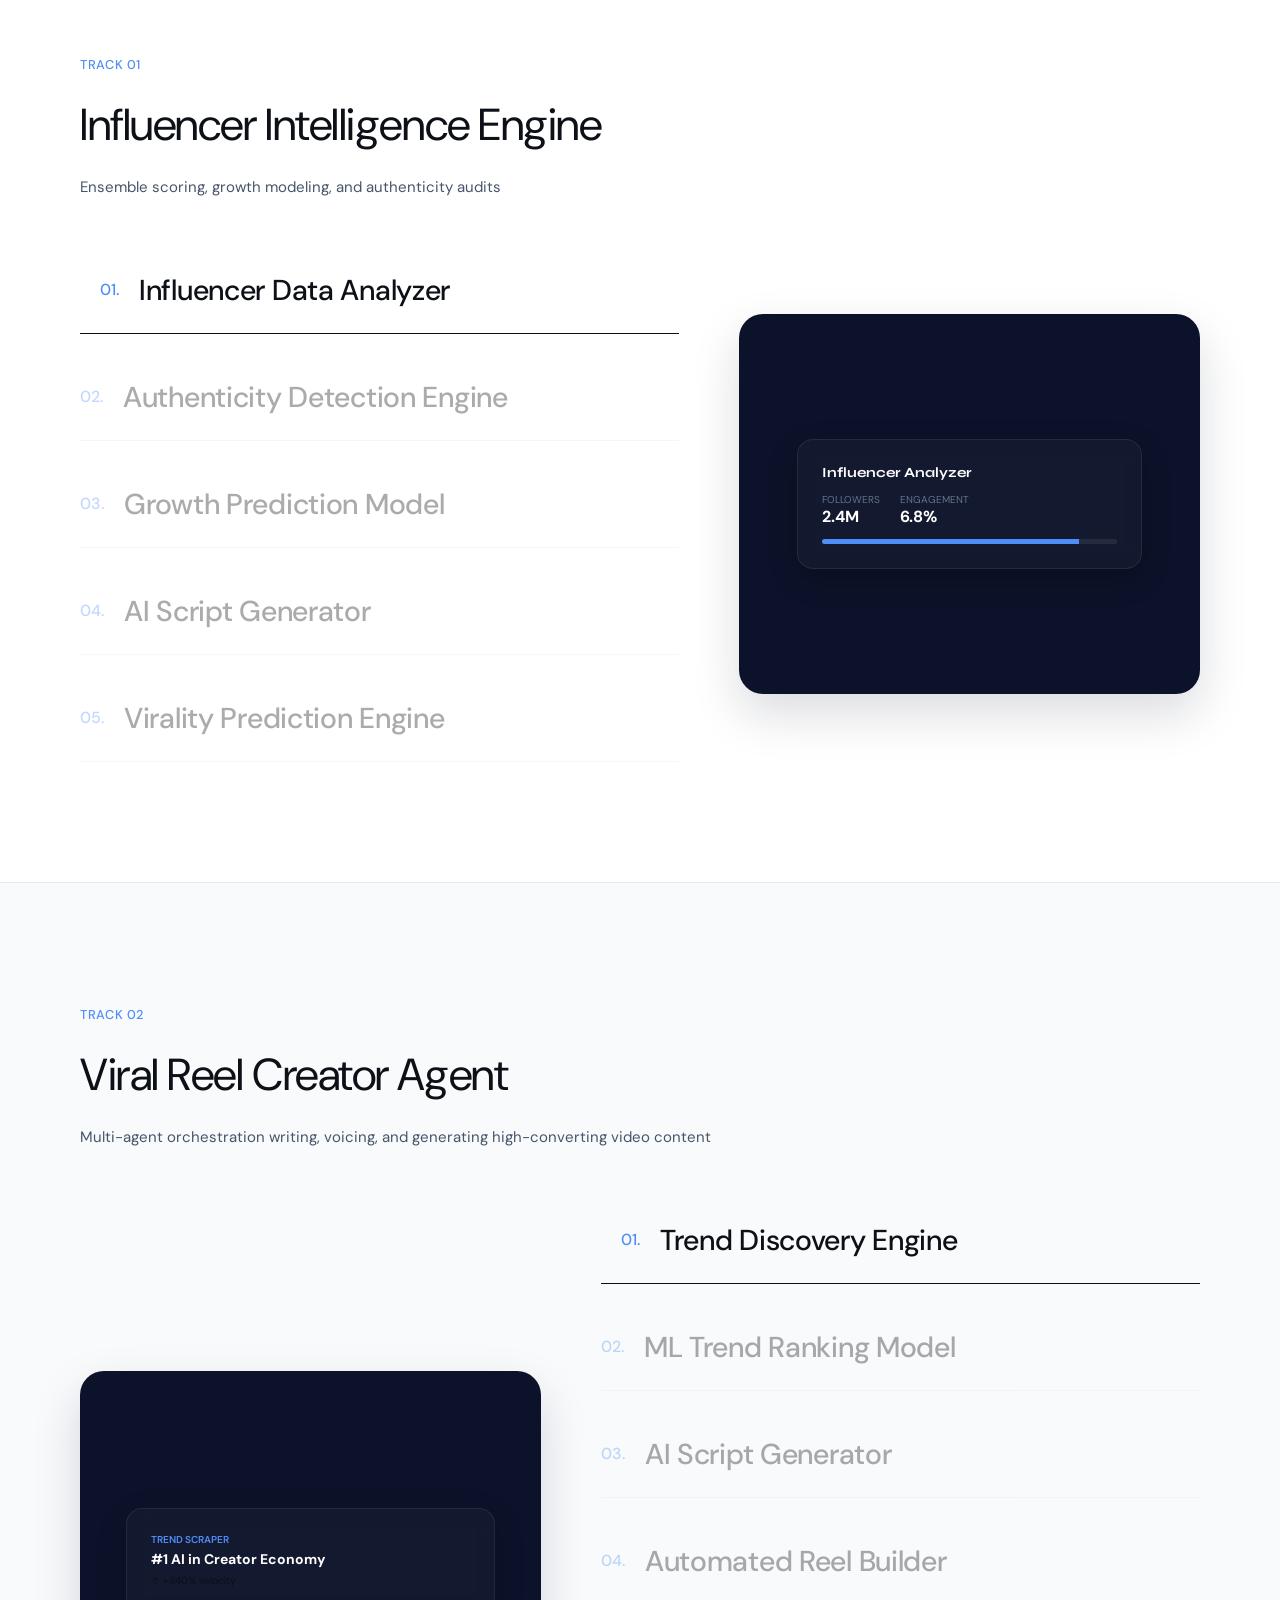
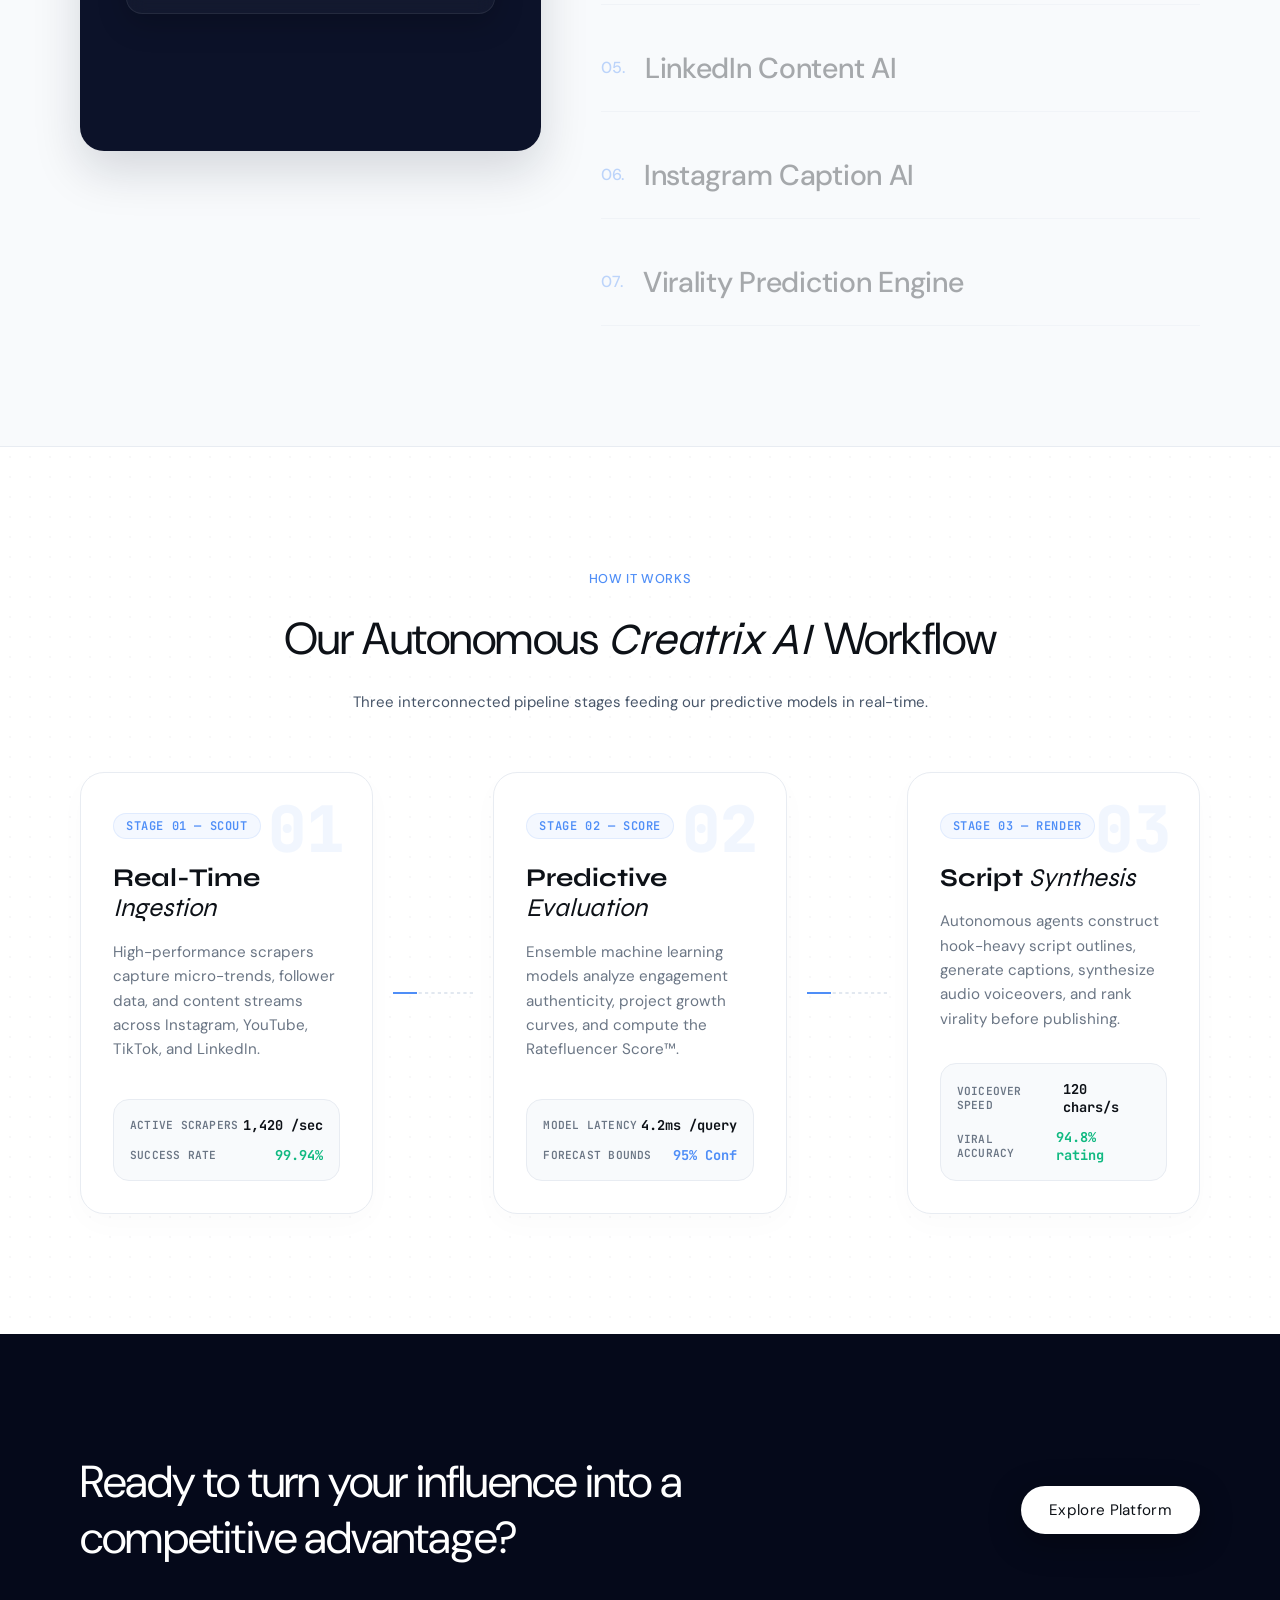
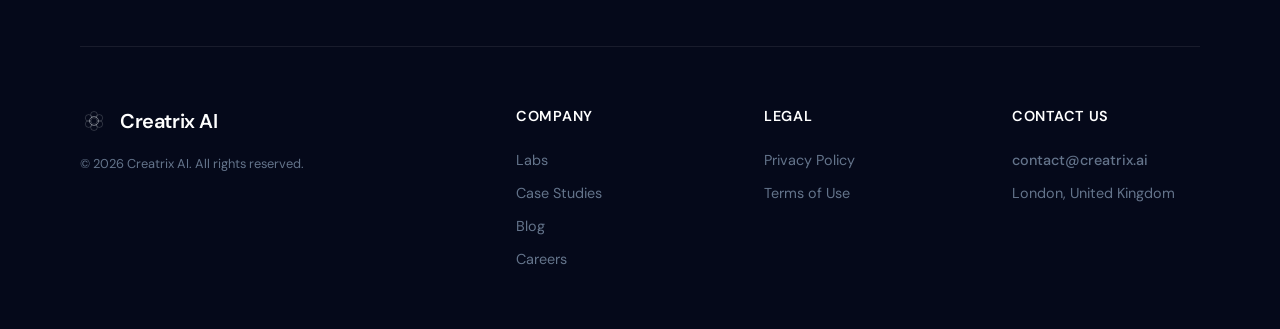
==== commit a274ded3: "clean: remove legacy LLM client, marquee references, and powered by text" ====
--- a/frontend/index.html
+++ b/frontend/index.html
@@ -9,7 +9,7 @@
   <!-- Creatrix AI Google Fonts pairing -->
   <link rel="preconnect" href="https://fonts.googleapis.com">
   <link rel="preconnect" href="https://fonts.gstatic.com" crossorigin>
-  <link href="https://fonts.googleapis.com/css2?family=Syne:wght@400;600;700;800&family=DM+Sans:wght@300;400;500&family=JetBrains+Mono:wght@400;500;700&display=swap" rel="stylesheet">
+  <link href="https://fonts.googleapis.com/css2?family=Syne:wght@400;600;700;800&family=DM+Sans:ital,opsz,wght@0,9..40,300;0,9..40,400;0,9..40,500;0,9..40,600;0,9..40,700&family=JetBrains+Mono:wght@400;500;700&display=swap" rel="stylesheet">
   
   <link rel="stylesheet" href="style.css">
 </head>
@@ -88,7 +88,7 @@
         </h1>
         <p class="hero-subtitle">The AI platform for the creator economy</p>
         <div class="hero-cta">
-          <button class="cta-button" id="cta-btn" onclick="window.location.href='dashboard.html'">
+          <button class="cta-button" id="cta-btn" onclick="launchPlatform()">
             <span class="btn-text">Explore Platform</span>
             <svg viewBox="0 0 24 24" class="arrow-icon">
               <path d="M5 12h14M12 5l7 7-7 7" stroke="currentColor" stroke-width="2" stroke-linecap="round" stroke-linejoin="round" fill="none"/>
@@ -124,7 +124,7 @@
               We combine deep machine learning with real-time trend intelligence to give brands and creators an unfair advantage. Discover high-potential creators before they blow up, generate viral content scripts, and predict campaign performance before you publish.
             </p>
             <div class="about-cta-wrapper">
-              <a href="dashboard.html" class="about-learn-more-link">
+              <a href="tracks.html" class="about-learn-more-link">
                 <span>Explore Dashboard</span>
                 <svg viewBox="0 0 24 24" class="inline-arrow">
                   <path d="M5 12h14M12 5l7 7-7 7" stroke="currentColor" stroke-width="2" stroke-linecap="round" stroke-linejoin="round" fill="none"/>
@@ -139,7 +139,7 @@
         <div class="marquee-wrapper reveal">
           <div class="marquee-track" id="marquee-track">
             <!-- Set 1 -->
-            <div class="marquee-logo"><span class="logoipsum-icon">●</span> CLAUDE API</div>
+            <div class="marquee-logo"><span class="logoipsum-icon">●</span> GEMINI API</div>
             <div class="marquee-logo"><span class="logoipsum-icon">▲</span> GROQ</div>
             <div class="marquee-logo"><span class="logoipsum-icon">■</span> OPENAI</div>
             <div class="marquee-logo"><span class="logoipsum-icon">◆</span> ELEVENLABS</div>
@@ -148,7 +148,7 @@
             <div class="marquee-logo"><span class="logoipsum-icon">♾</span> CREWAI</div>
             <div class="marquee-logo"><span class="logoipsum-icon">●</span> PINECONE</div>
             <!-- Set 2 -->
-            <div class="marquee-logo"><span class="logoipsum-icon">●</span> CLAUDE API</div>
+            <div class="marquee-logo"><span class="logoipsum-icon">●</span> GEMINI API</div>
             <div class="marquee-logo"><span class="logoipsum-icon">▲</span> GROQ</div>
             <div class="marquee-logo"><span class="logoipsum-icon">■</span> OPENAI</div>
             <div class="marquee-logo"><span class="logoipsum-icon">◆</span> ELEVENLABS</div>
@@ -466,7 +466,7 @@
           <h2 class="footer-cta-title">
             Ready to turn your influence into a competitive advantage?
           </h2>
-          <button class="cta-button footer-cta-btn" onclick="window.location.href='dashboard.html'">Explore Platform</button>
+          <button class="cta-button footer-cta-btn" onclick="launchPlatform()">Explore Platform</button>
       </div>
 
       <div class="footer-bottom-grid">
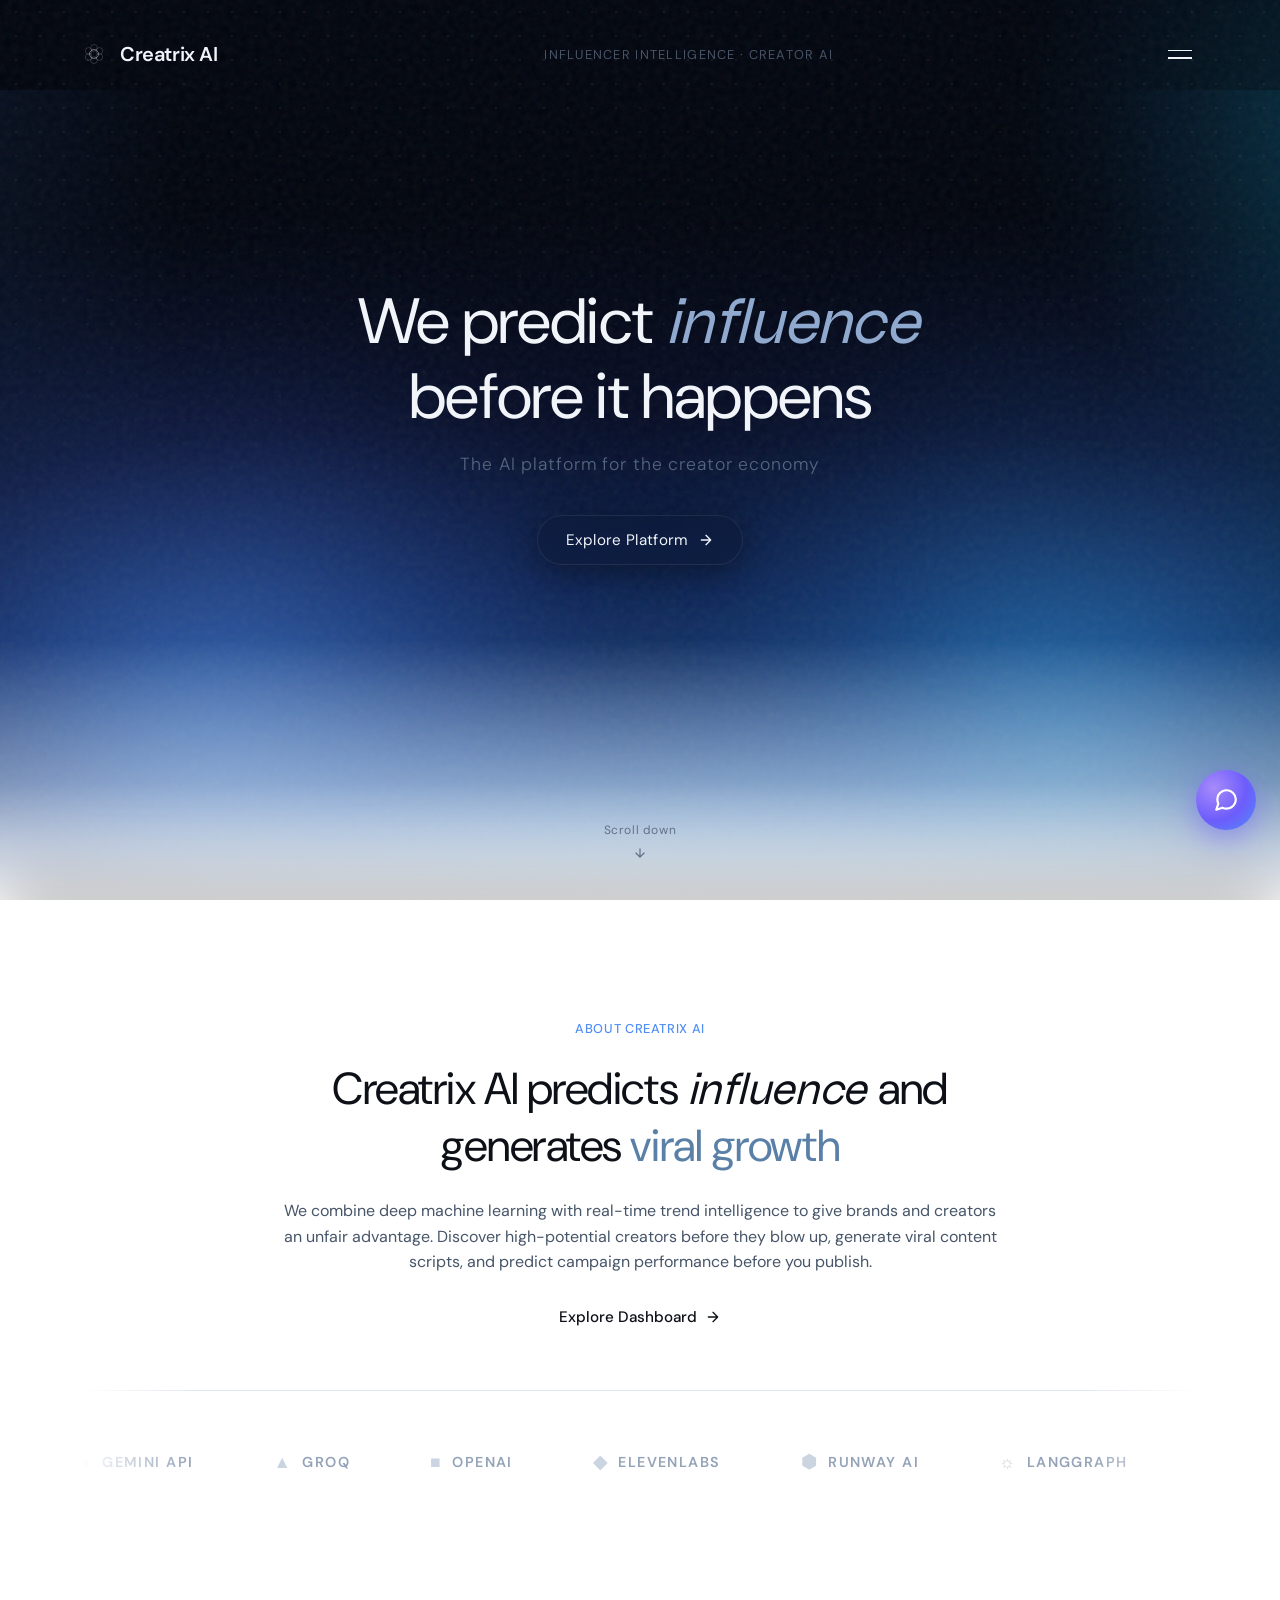
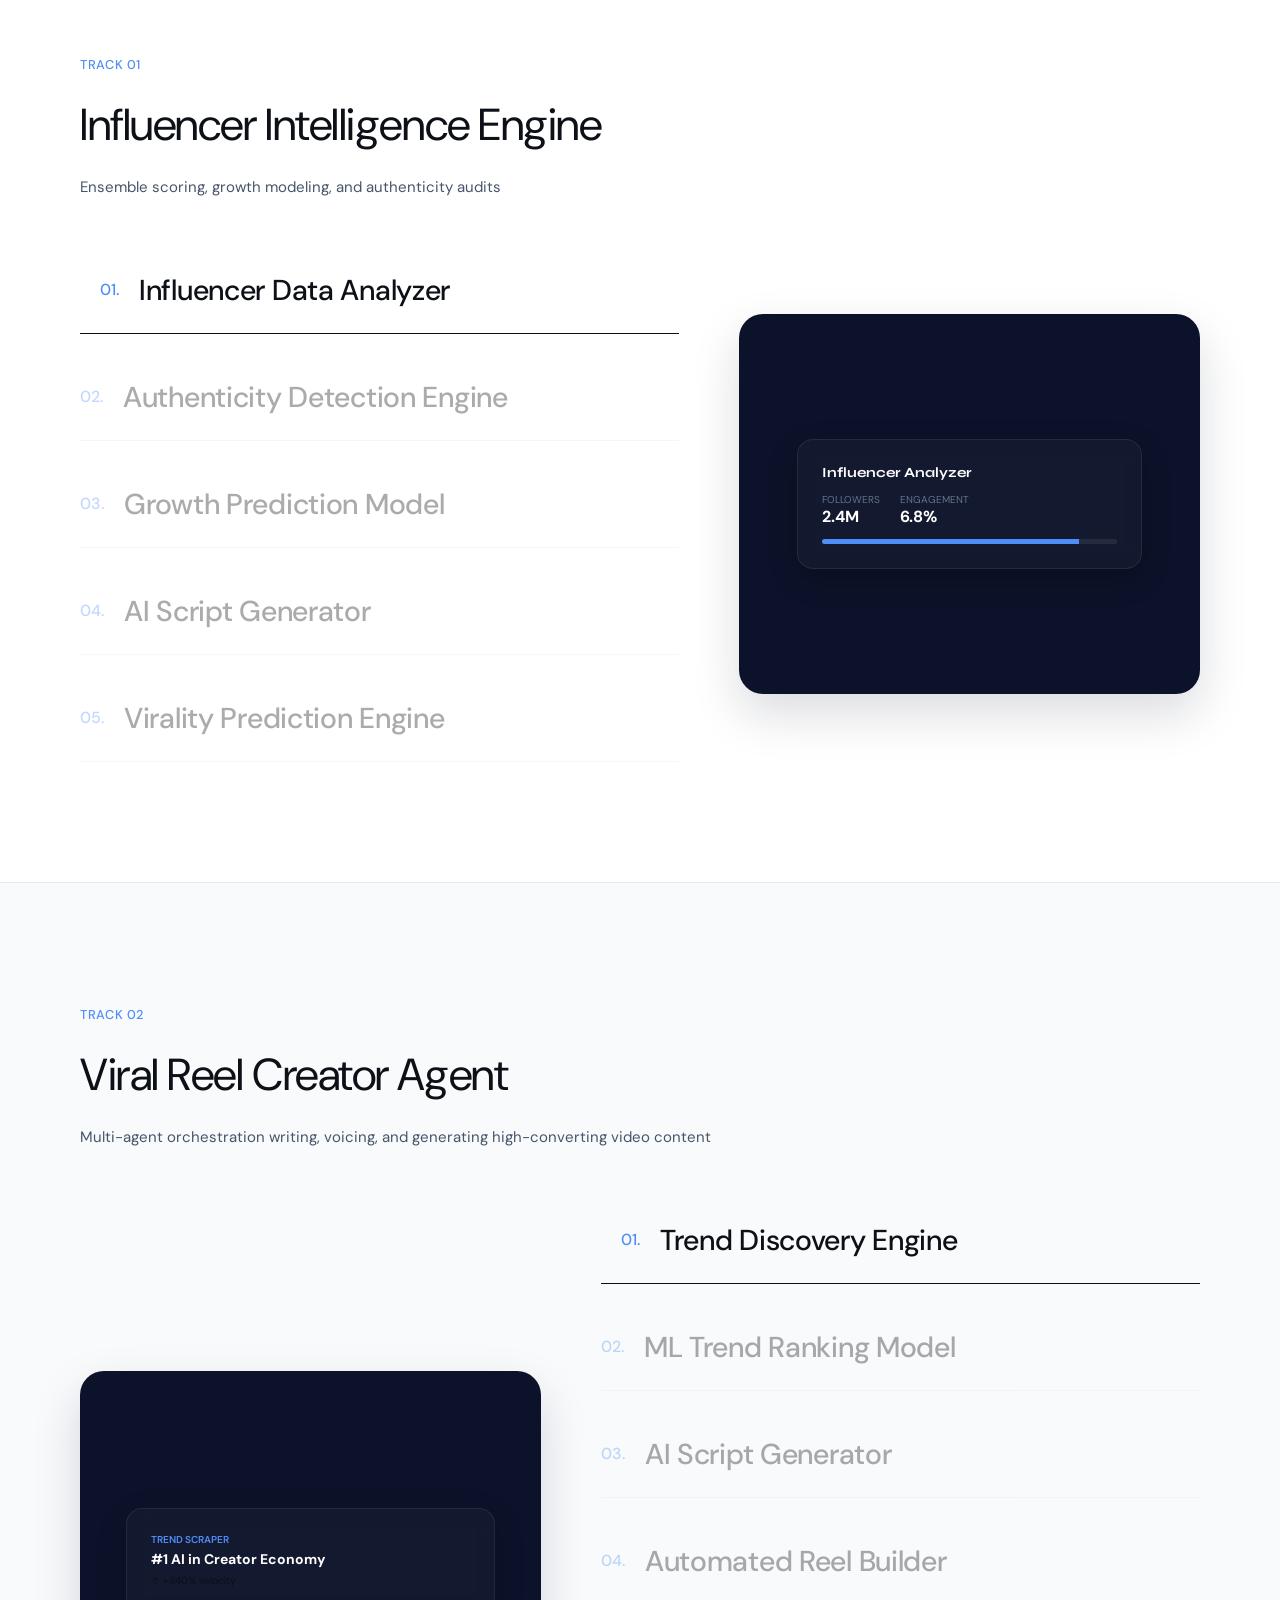
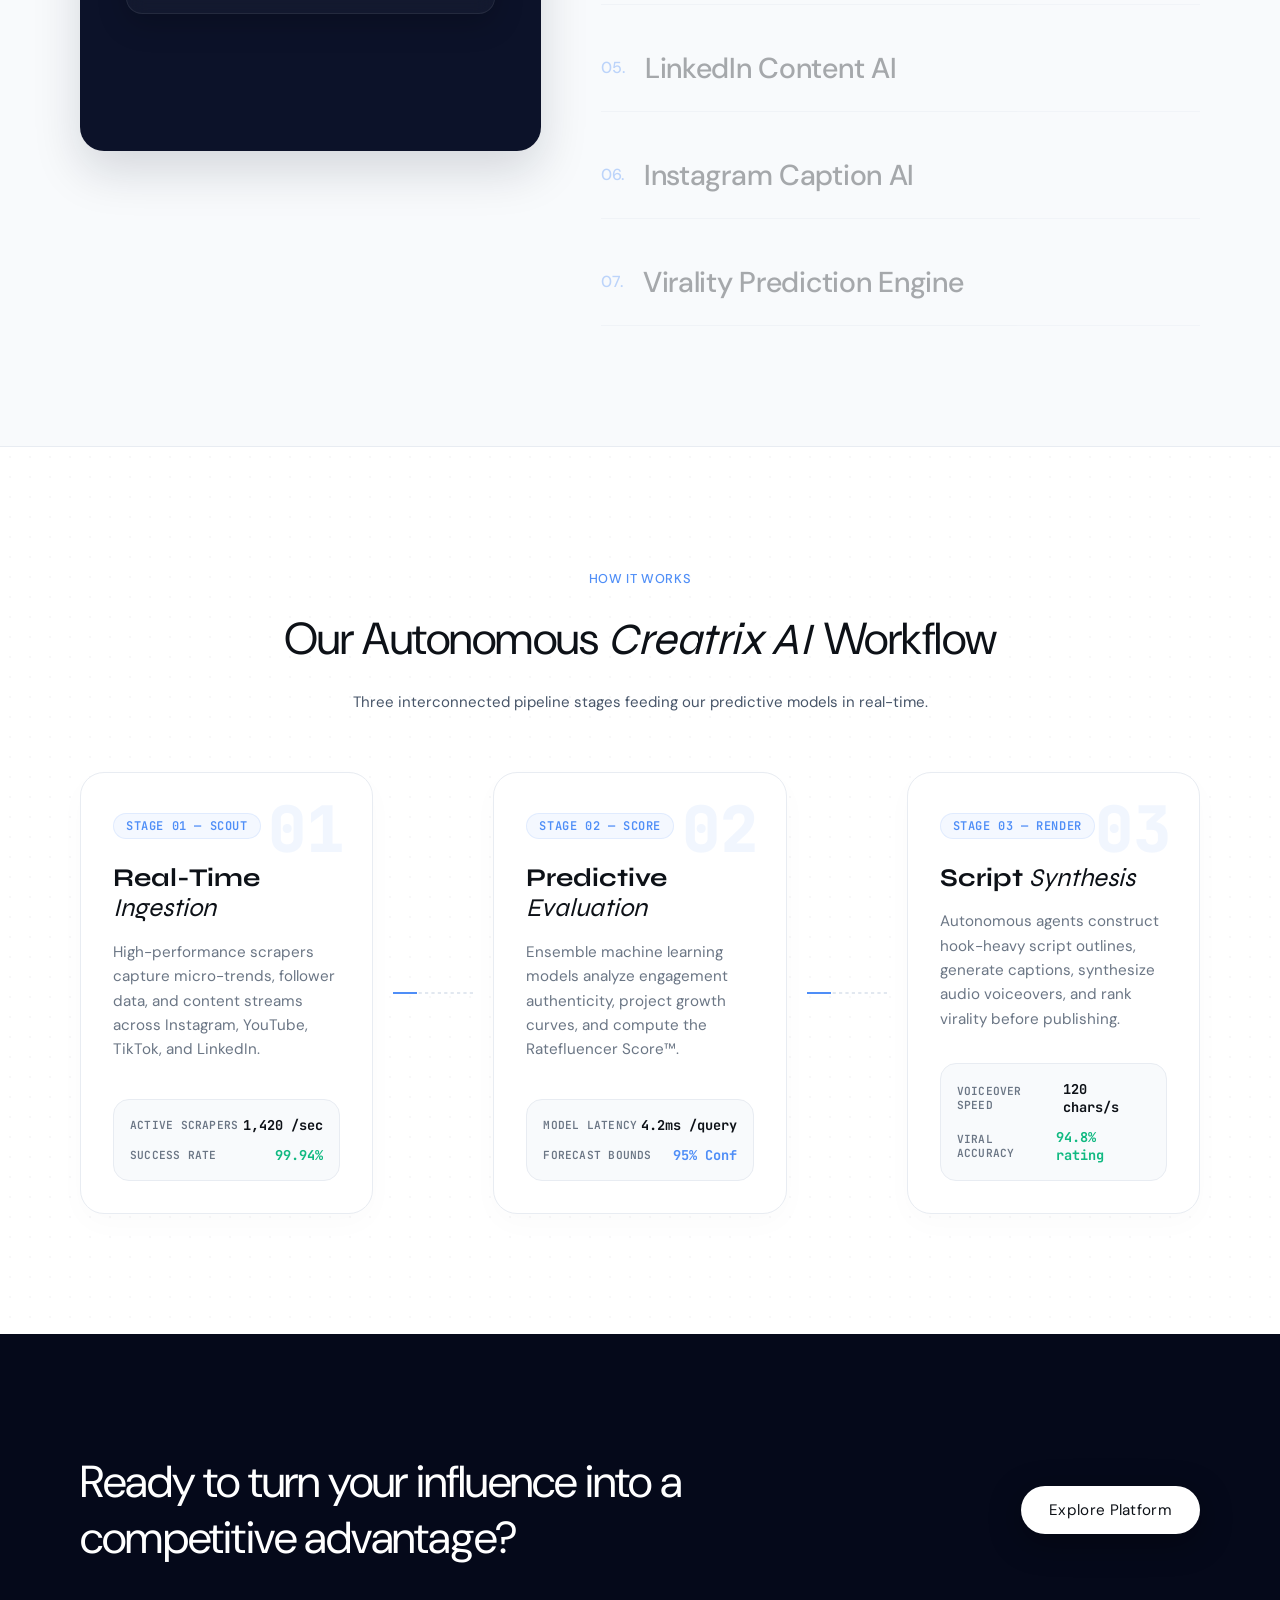
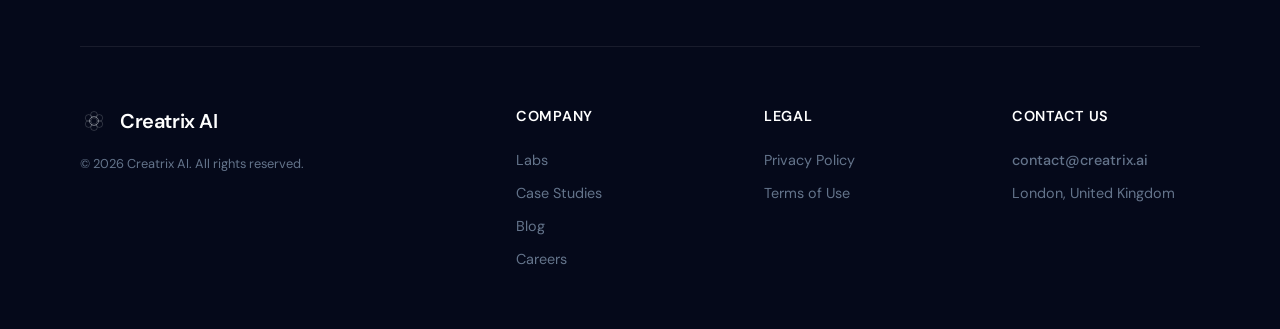
==== commit 41b0f8ef: "feat: in-app AI assistant orb, live voice, resilient LLM fallback, dashboard fixes - Add Creatrix As" ====
--- a/frontend/index.html
+++ b/frontend/index.html
@@ -522,5 +522,6 @@
   </div>
 
   <script src="script.js"></script>
+  <script src="orb.js" defer></script>
 </body>
 </html>
